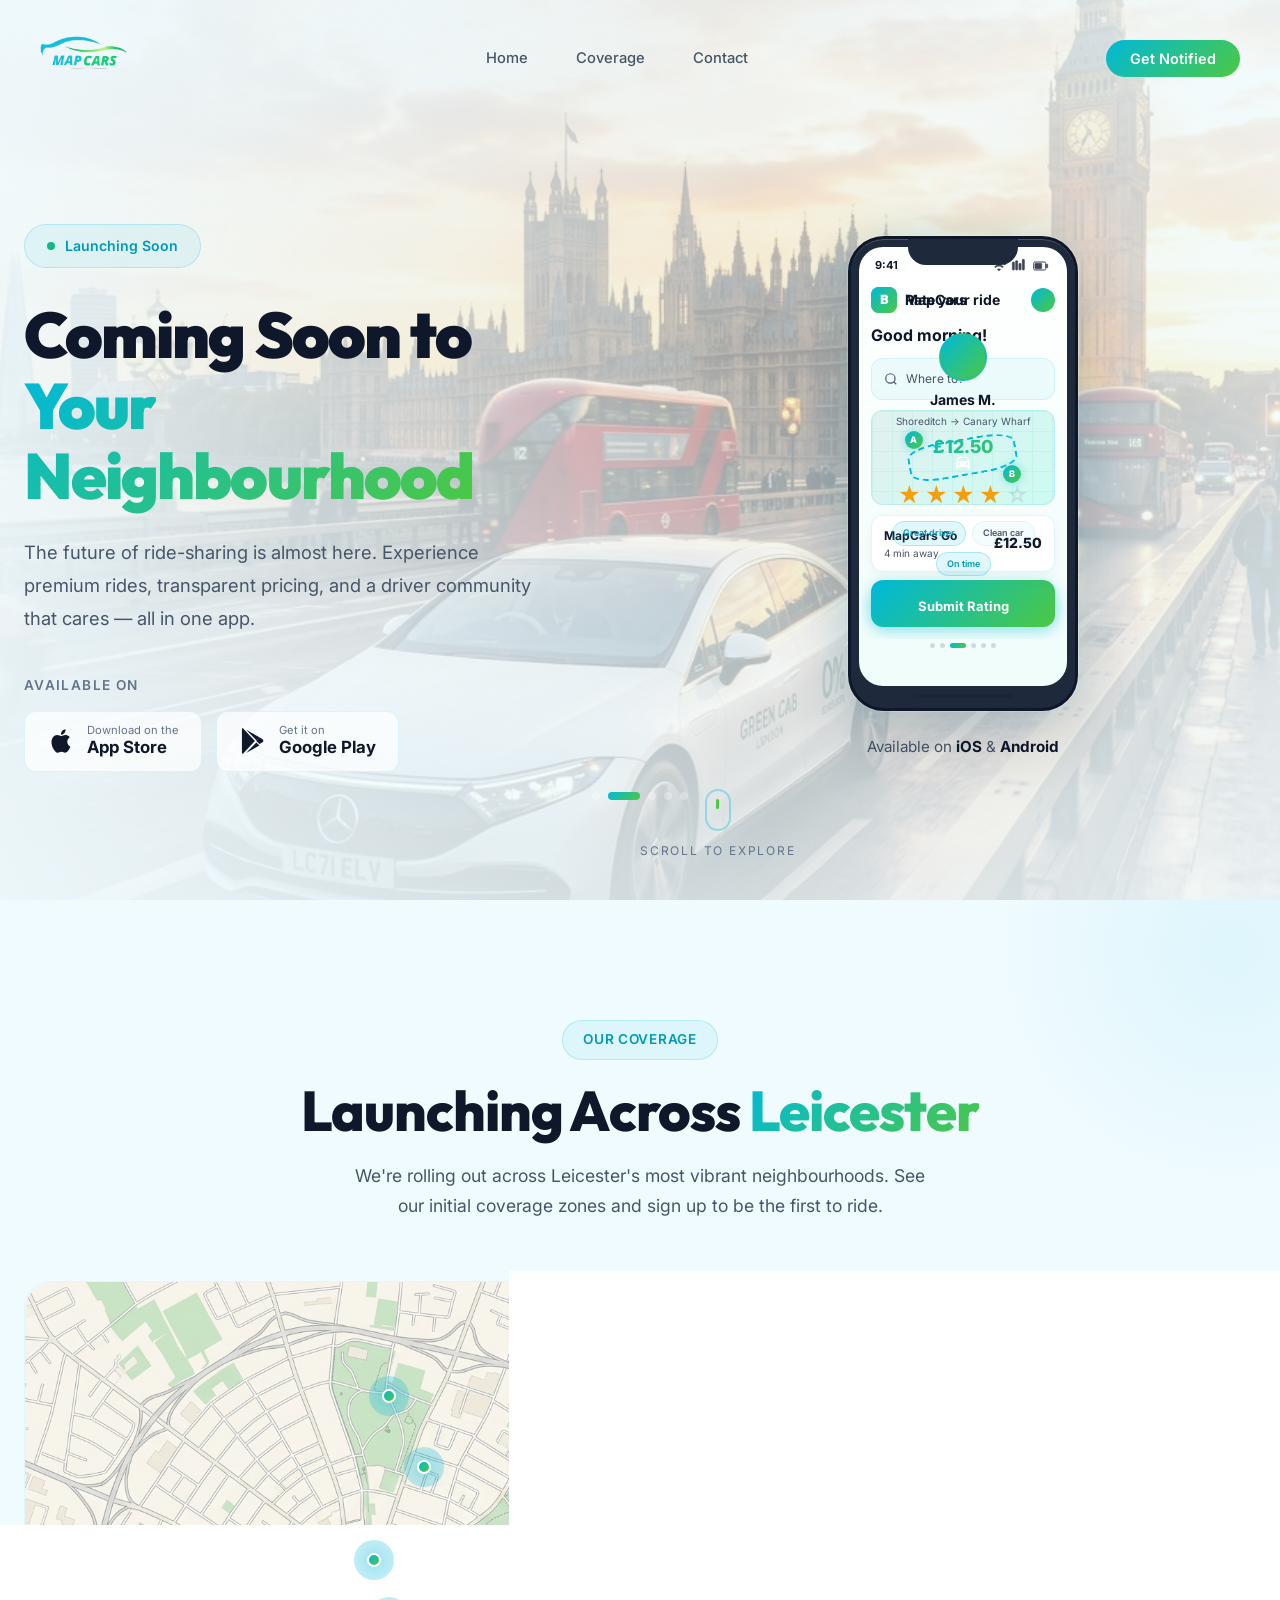
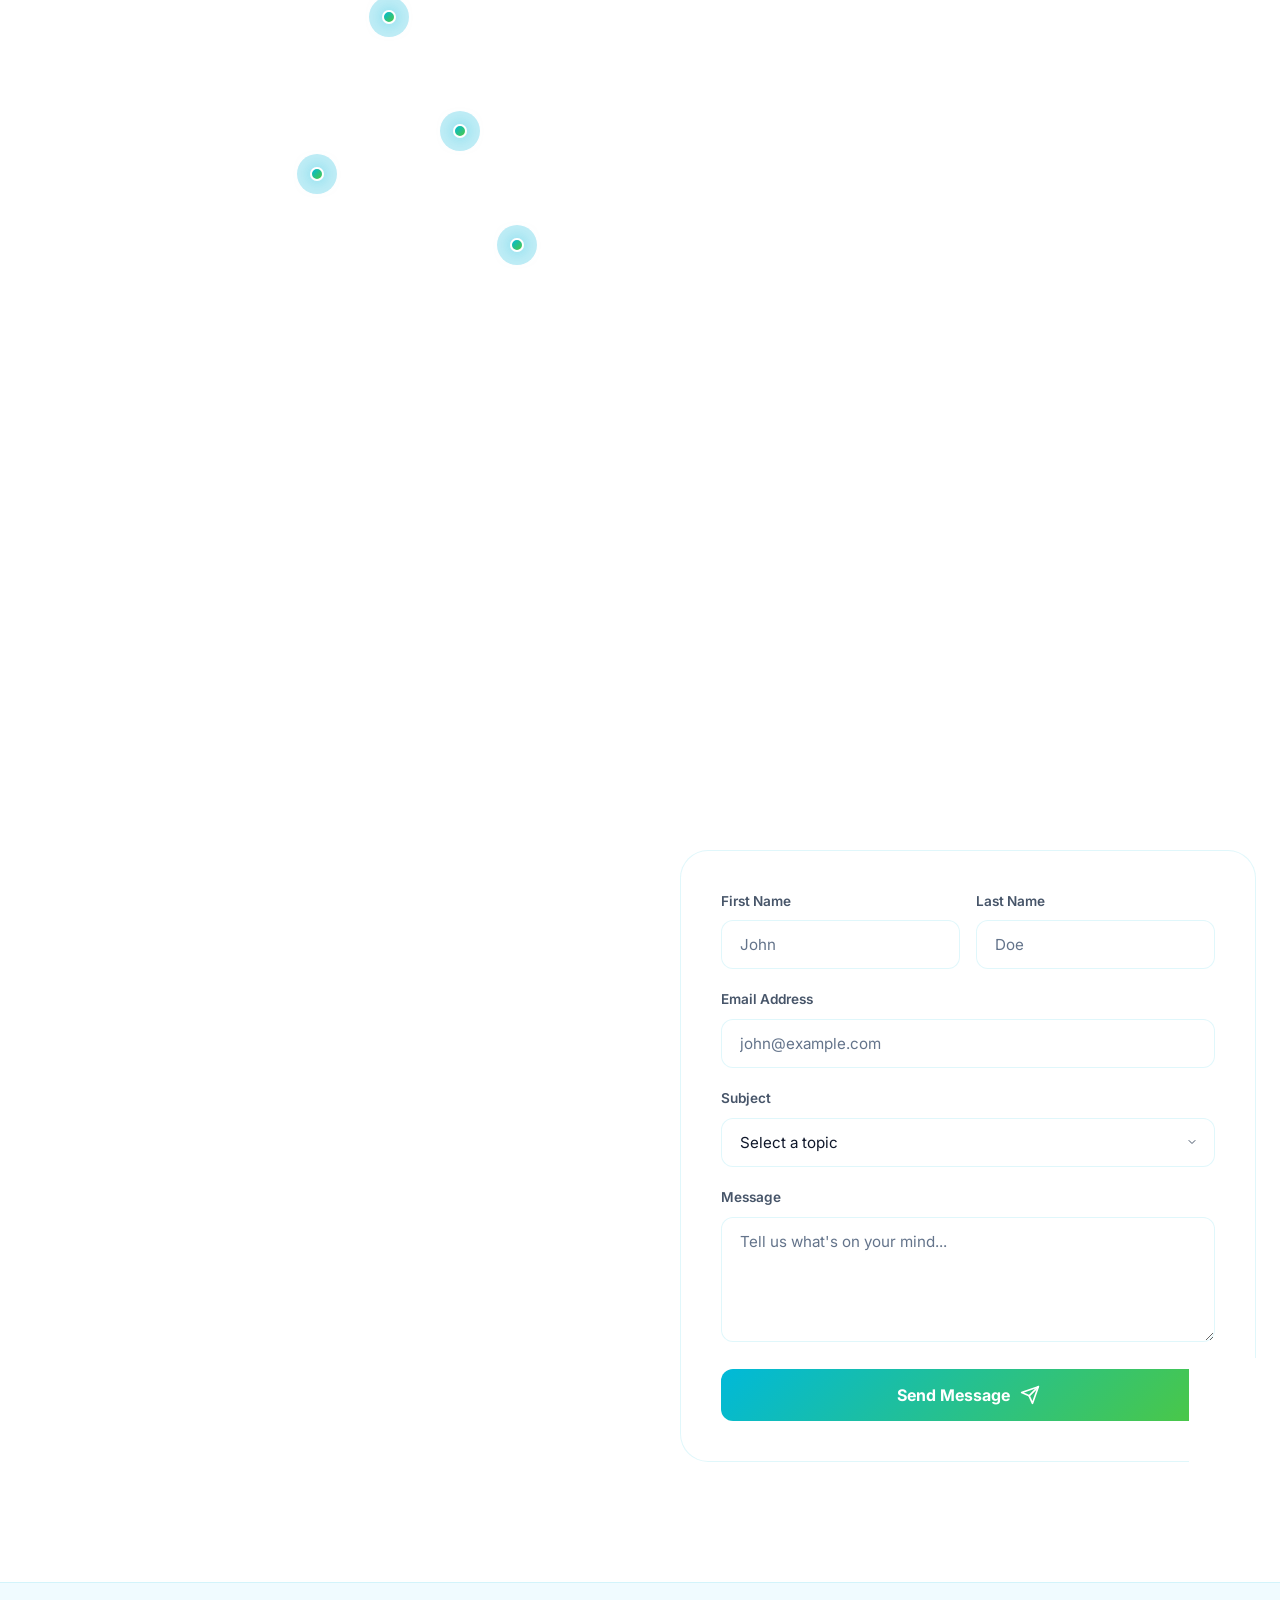
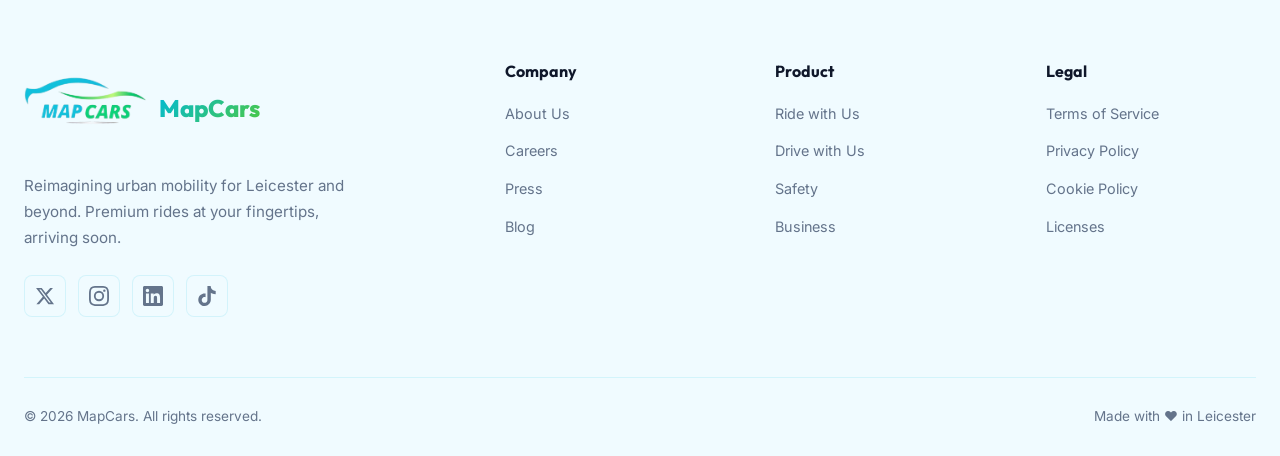
==== index.html @ 090bc0cc "Init First Commit Init First Commit" ====
﻿<!DOCTYPE html>
<html lang="en">
<head>
    <meta charset="UTF-8">
    <meta name="viewport" content="width=device-width, initial-scale=1.0">
    <title>MapCars &mdash; Ride Sharing, Reimagined | Coming Soon</title>
    <meta name="description" content="MapCars is the next-generation ride-sharing app coming soon to Leicester. Safe, affordable, and available on iOS and Android.">
    <meta name="keywords" content="MapCars, ride sharing, taxi, Leicester, ride hailing, cab booking, transport">
    <meta name="author" content="MapCars">
    <meta property=”og:title” content=”MapCars &mdash; Ride Sharing, Reimagined”>
    <meta property="og:description" content="Coming soon to your neighbourhood. The future of ride-sharing.">
    <meta property="og:type" content="website">
    <link rel="preconnect" href="https://fonts.googleapis.com">
    <link rel="preconnect" href="https://fonts.gstatic.com" crossorigin>
    <link href="https://fonts.googleapis.com/css2?family=Outfit:wght@300;400;500;600;700;800;900&family=Inter:wght@300;400;500;600;700&display=swap" rel="stylesheet">
    <link rel="stylesheet" href="styles.css">
</head>
<body>
    <!-- ========== NAVBAR ========== -->
    <nav class="navbar" id="navbar">
        <div class="nav-container">
            <a href="#" class="nav-logo" id="nav-logo">
                <img src="assets/images/mapcars_logo1.png" alt="MapCars Logo" class="logo-img" id="logo-img">
            </a>
            <ul class="nav-links" id="nav-links">
                <li><a href="#hero" class="nav-link">Home</a></li>
                <li><a href="#coverage" class="nav-link">Coverage</a></li>
                <li><a href="#contact" class="nav-link">Contact</a></li>
            </ul>
            <button class="nav-cta" id="nav-cta">Get Notified</button>
            <button class="mobile-toggle" id="mobile-toggle" aria-label="Toggle navigation">
                <span></span>
                <span></span>
                <span></span>
            </button>
        </div>
    </nav>

    <!-- ========== HERO SECTION ========== -->
    <section class="hero" id="hero">
        <!-- Background Slideshow -->
        <div class="hero-bg-slideshow" id="hero-slideshow">
            <div class="hero-bg-slide active" style="background-image: url('assets/images/hero-car-1.png')"></div>
            <div class="hero-bg-slide" style="background-image: url('assets/images/hero-car-2.png')"></div>
            <div class="hero-bg-slide" style="background-image: url('assets/images/hero-car-3.png')"></div>
            <div class="hero-bg-slide" style="background-image: url('assets/images/hero-car-4.png')"></div>
            <div class="hero-bg-slide" style="background-image: url('assets/images/hero-car-5.png')"></div>
        </div>
        <div class="hero-overlay"></div>

        <!-- Floating Particles -->
        <div class="particles" id="particles"></div>

        <div class="hero-container">
            <div class="hero-content">
                <div class="hero-badge" id="hero-badge">
                    <span class="badge-dot"></span>
                    Launching Soon
                </div>
                <h1 class="hero-title" id="hero-title">
                    Coming Soon to<br>
                    <span class="gradient-text">Your Neighbourhood</span>
                </h1>
                <p class="hero-subtitle" id="hero-subtitle">
                    The future of ride-sharing is almost here. Experience premium rides, 
                    transparent pricing, and a driver community that cares &mdash; all in one app.
                </p>

                <!-- App Store Badges -->
                <div class="app-platforms" id="app-platforms">
                    <p class="platform-label">Available on</p>
                    <div class="platform-badges">
                        <a href="#" class="platform-badge" id="badge-ios" aria-label="Download on App Store">
                            <div class="badge-icon">
                                <svg viewBox="0 0 24 24" fill="currentColor" width="28" height="28">
                                    <path d="M18.71 19.5c-.83 1.24-1.71 2.45-3.05 2.47-1.34.03-1.77-.79-3.29-.79-1.53 0-2 .77-3.27.82-1.31.05-2.3-1.32-3.14-2.53C4.25 17 2.94 12.45 4.7 9.39c.87-1.52 2.43-2.48 4.12-2.51 1.28-.02 2.5.87 3.29.87.78 0 2.26-1.07 3.8-.91.65.03 2.47.26 3.64 1.98-.09.06-2.17 1.28-2.15 3.81.03 3.02 2.65 4.03 2.68 4.04-.03.07-.42 1.44-1.38 2.83M13 3.5c.73-.83 1.94-1.46 2.94-1.5.13 1.17-.34 2.35-1.04 3.19-.69.85-1.83 1.51-2.95 1.42-.15-1.15.41-2.35 1.05-3.11z"/>
                                </svg>
                            </div>
                            <div class="badge-text">
                                <span class="badge-small">Download on the</span>
                                <span class="badge-big">App Store</span>
                            </div>
                        </a>
                        <a href="#" class="platform-badge" id="badge-android" aria-label="Get it on Google Play">
                            <div class="badge-icon">
                                <svg viewBox="0 0 24 24" fill="currentColor" width="28" height="28">
                                    <path d="M3.18 23.08c-.44-.27-.68-.72-.68-1.22V2.14c0-.5.24-.95.68-1.22l10.44 11.08L3.18 23.08zM14.88 13.26l2.56 2.56-11.34 6.42 8.78-8.98zM20.16 10.54c.46.26.74.74.74 1.28s-.28 1.02-.74 1.28l-2.62 1.49-2.82-2.9 2.82-2.82 2.62 1.67zM6.1 2.46l11.34 6.42-2.56 2.56L6.1 2.46z"/>
                                </svg>
                            </div>
                            <div class="badge-text">
                                <span class="badge-small">Get it on</span>
                                <span class="badge-big">Google Play</span>
                            </div>
                        </a>
                    </div>
                </div>
            </div>

            <div class="hero-visual" id="hero-visual">
                <div class="phone-mockup-wrapper">
                    <div class="phone-glow"></div>
                    <div class="css-phones">

                        <!-- ===== iPhone Mockup ===== -->
                        <div class="css-phone iphone" id="iphone-phone">
                            <div class="phone-notch"></div>
                            <div class="phone-screen">
                                <div class="screen-status-bar">
                                    <span>9:41</span>
                                    <div class="status-icons">
                                        <svg width="16" height="16" viewBox="0 0 24 24" fill="white"><path d="M1 9l2 2c4.97-4.97 13.03-4.97 18 0l2-2C16.93 2.93 7.08 2.93 1 9zm8 8l3 3 3-3c-1.65-1.66-4.34-1.66-6 0zm-4-4l2 2c2.76-2.76 7.24-2.76 10 0l2-2C15.14 9.14 8.87 9.14 5 13z"/></svg>
                                        <svg width="16" height="16" viewBox="0 0 24 24" fill="white"><rect x="2" y="6" width="3" height="12" rx="1"/><rect x="7" y="4" width="3" height="14" rx="1"/><rect x="12" y="8" width="3" height="10" rx="1"/><rect x="17" y="2" width="3" height="16" rx="1"/></svg>
                                        <svg width="20" height="16" viewBox="0 0 24 24" fill="white"><rect x="1" y="6" width="18" height="12" rx="2" stroke="white" stroke-width="1.5" fill="none"/><rect x="3" y="8" width="10" height="8" rx="1" fill="white"/><rect x="20" y="9" width="2" height="6" rx="1"/></svg>
                                    </div>
                                </div>
                                <!-- iPhone screens container -->
                                <div class="phone-screens-container" id="iphone-screens">

                                    <!-- Screen 1: Home / Book a Ride -->
                                    <div class="pscreen active">
                                        <div class="screen-app">
                                            <div class="app-header">
                                                <div class="app-logo-small">B</div>
                                                <span class="app-title">MapCars</span>
                                                <div class="app-avatar"></div>
                                            </div>
                                            <div class="app-greeting">Good morning!</div>
                                            <div class="app-search">
                                                <svg width="14" height="14" viewBox="0 0 24 24" fill="none" stroke="rgba(255,255,255,0.4)" stroke-width="2"><circle cx="11" cy="11" r="8"/><line x1="21" y1="21" x2="16.65" y2="16.65"/></svg>
                                                <span>Where to?</span>
                                            </div>
                                            <div class="app-map-preview">
                                                <div class="map-route-line"></div>
                                                <div class="map-pin-a"><div class="pin-icon-small">A</div></div>
                                                <div class="map-pin-b"><div class="pin-icon-small">B</div></div>
                                                <div class="map-car-icon"><svg viewBox="0 0 24 24" fill="white" width="18" height="18"><path d="M18.92 6.01C18.72 5.42 18.16 5 17.5 5h-11c-.66 0-1.21.42-1.42 1.01L3 12v8c0 .55.45 1 1 1h1c.55 0 1-.45 1-1v-1h12v1c0 .55.45 1 1 1h1c.55 0 1-.45 1-1v-8l-2.08-5.99zM6.5 16c-.83 0-1.5-.67-1.5-1.5S5.67 13 6.5 13s1.5.67 1.5 1.5S7.33 16 6.5 16zm11 0c-.83 0-1.5-.67-1.5-1.5s.67-1.5 1.5-1.5 1.5.67 1.5 1.5-.67 1.5-1.5 1.5zM5 11l1.5-4.5h11L19 11H5z"/></svg></div>
                                            </div>
                                            <div class="app-ride-card">
                                                <div class="ride-info">
                                                    <span class="ride-type">MapCars Go</span>
                                                    <span class="ride-time">4 min away</span>
                                                </div>
                                                <div class="ride-price">£12.50</div>
                                            </div>
                                            <div class="app-book-btn">Book Ride</div>
                                        </div>
                                    </div>

                                    <!-- Screen 2: Ride in Progress -->
                                    <div class="pscreen">
                                        <div class="screen-app">
                                            <div class="app-header">
                                                <div class="app-logo-small">B</div>
                                                <span class="app-title">On the way</span>
                                                <div class="live-badge">LIVE</div>
                                            </div>
                                            <div class="app-map-preview tall-map">
                                                <div class="map-route-line animated-route"></div>
                                                <div class="map-pin-a"><div class="pin-icon-small">A</div></div>
                                                <div class="map-pin-b"><div class="pin-icon-small">B</div></div>
                                                <div class="map-car-icon moving-car"><svg viewBox="0 0 24 24" fill="white" width="18" height="18"><path d="M18.92 6.01C18.72 5.42 18.16 5 17.5 5h-11c-.66 0-1.21.42-1.42 1.01L3 12v8c0 .55.45 1 1 1h1c.55 0 1-.45 1-1v-1h12v1c0 .55.45 1 1 1h1c.55 0 1-.45 1-1v-8l-2.08-5.99zM6.5 16c-.83 0-1.5-.67-1.5-1.5S5.67 13 6.5 13s1.5.67 1.5 1.5S7.33 16 6.5 16zm11 0c-.83 0-1.5-.67-1.5-1.5s.67-1.5 1.5-1.5 1.5.67 1.5 1.5-.67 1.5-1.5 1.5zM5 11l1.5-4.5h11L19 11H5z"/></svg></div>
                                                <div class="eta-bubble">2 min</div>
                                            </div>
                                            <div class="inprogress-card">
                                                <div class="driver-row">
                                                    <div class="driver-avatar large-av"></div>
                                                    <div class="driver-info">
                                                        <span class="driver-name">James M.</span>
                                                        <span class="driver-rating">&#9733; 4.8 &middot; BMW 5 Series</span>
                                                    </div>
                                                    <div class=”call-btn”><svg viewBox=”0 0 24 24” fill=”currentColor” width=”14” height=”14”><path d=”M6.6 10.8c1.4 2.8 3.8 5.1 6.6 6.6l2.2-2.2c.3-.3.7-.4 1-.2 1.1.4 2.3.6 3.6.6.6 0 1 .4 1 1V20c0 .6-.4 1-1 1-9.4 0-17-7.6-17-17 0-.6.4-1 1-1h3.5c.6 0 1 .4 1 1 0 1.3.2 2.5.6 3.6.1.3 0 .7-.2 1L6.6 10.8z”/></svg></div>
                                                </div>
                                                <div class="plate-row">
                                                    <span class="plate-label">Plate</span>
                                                    <span class="plate-num">LK21 BNB</span>
                                                </div>
                                            </div>
                                        </div>
                                    </div>

                                    <!-- Screen 3: Rate Your Ride -->
                                    <div class="pscreen">
                                        <div class="screen-app">
                                            <div class="app-header">
                                                <div class="app-logo-small">B</div>
                                                <span class="app-title">Rate your ride</span>
                                            </div>
                                            <div class="rate-hero">
                                                <div class="rate-avatar"></div>
                                                <div class="rate-name">James M.</div>
                                                <div class="rate-trip-info">Shoreditch &rarr; Canary Wharf</div>
                                                <div class="rate-price-big">£12.50</div>
                                            </div>
                                            <div class="stars-row">
                                                <span class="star filled">&#9733;</span>
                                                <span class="star filled">&#9733;</span>
                                                <span class="star filled">&#9733;</span>
                                                <span class="star filled">&#9733;</span>
                                                <span class="star">&#9734;</span>
                                            </div>
                                            <div class="rate-tags">
                                                <span class="rate-tag selected">Great driver</span>
                                                <span class="rate-tag">Clean car</span>
                                                <span class="rate-tag selected">On time</span>
                                            </div>
                                            <div class="app-book-btn rate-btn">Submit Rating</div>
                                        </div>
                                    </div>


                                    <!-- Screen 4: My Trips -->
                                    <div class="pscreen">
                                        <div class="screen-app">
                                            <div class="app-header">
                                                <div class="app-logo-small">B</div>
                                                <span class="app-title">My Trips</span>
                                                <svg width="20" height="20" viewBox="0 0 24 24" fill="none" stroke="white" stroke-width="2"><circle cx="11" cy="11" r="8"/><line x1="21" y1="21" x2="16.65" y2="16.65"/></svg>
                                            </div>
                                            <div class="android-trip-card">
                                                <div class="trip-status active-trip">In Progress</div>
                                                <div class="trip-route">
                                                    <div class="trip-dot start"></div>
                                                    <div class="trip-line-v"></div>
                                                    <div class="trip-dot end"></div>
                                                    <div class="trip-locations">
                                                        <span>City Centre</span>
                                                        <span>Leicester Station</span>
                                                    </div>
                                                </div>
                                                <div class="trip-driver">
                                                    <div class="driver-avatar"></div>
                                                    <div class="driver-info">
                                                        <span class="driver-name">Ahmed K.</span>
                                                        <span class="driver-rating">&#9733; 4.9</span>
                                                    </div>
                                                    <div class="driver-car">Toyota Prius</div>
                                                </div>
                                            </div>
                                            <div class="android-trip-card past">
                                                <div class="trip-status">Completed &middot; Yesterday</div>
                                                <div class="trip-route">
                                                    <div class="trip-dot start"></div>
                                                    <div class="trip-line-v"></div>
                                                    <div class="trip-dot end"></div>
                                                    <div class="trip-locations">
                                                        <span>Highcross</span>
                                                        <span>Oadby</span>
                                                    </div>
                                                </div>
                                                <div class="trip-price-row">
                                                    <span>&pound;8.40</span>
                                                    <span class="trip-date">10:15 AM</span>
                                                </div>
                                            </div>
                                        </div>
                                    </div>

                                    <!-- Screen 5: Wallet -->
                                    <div class="pscreen">
                                        <div class="screen-app">
                                            <div class="app-header">
                                                <div class="app-logo-small">B</div>
                                                <span class="app-title">Wallet</span>
                                                <svg width="20" height="20" viewBox="0 0 24 24" fill="none" stroke="white" stroke-width="2"><rect x="2" y="5" width="20" height="14" rx="2"/><line x1="2" y1="10" x2="22" y2="10"/></svg>
                                            </div>
                                            <div class="wallet-balance-card">
                                                <div class="wallet-label">MapCars Credits</div>
                                                <div class="wallet-amount">&pound;24.00</div>
                                                <div class="wallet-sub">+&pound;5 bonus this week</div>
                                            </div>
                                            <div class="wallet-section-title">Recent Transactions</div>
                                            <div class="wallet-txn">
                                                <div class="txn-icon">
                                                    <svg viewBox="0 0 24 24" fill="none" stroke="currentColor" stroke-width="2" width="14" height="14"><circle cx="12" cy="12" r="10"/><path d="M12 8v4l3 3"/></svg>
                                                </div>
                                                <div class="txn-info">
                                                    <span class="txn-name">Ride &middot; City Centre</span>
                                                    <span class="txn-date">Today</span>
                                                </div>
                                                <span class="txn-amount minus">-&pound;12.50</span>
                                            </div>
                                            <div class="wallet-txn">
                                                <div class="txn-icon">
                                                    <svg viewBox="0 0 24 24" fill="none" stroke="currentColor" stroke-width="2" width="14" height="14"><rect x="2" y="5" width="20" height="14" rx="2"/><line x1="2" y1="10" x2="22" y2="10"/></svg>
                                                </div>
                                                <div class="txn-info">
                                                    <span class="txn-name">Top Up</span>
                                                    <span class="txn-date">Yesterday</span>
                                                </div>
                                                <span class="txn-amount plus">+&pound;20.00</span>
                                            </div>
                                            <div class="wallet-txn">
                                                <div class="txn-icon">
                                                    <svg viewBox="0 0 24 24" fill="none" stroke="currentColor" stroke-width="2" width="14" height="14"><circle cx="12" cy="12" r="10"/><path d="M12 8v4l3 3"/></svg>
                                                </div>
                                                <div class="txn-info">
                                                    <span class="txn-name">Ride &middot; Belgrave</span>
                                                    <span class="txn-date">Mon</span>
                                                </div>
                                                <span class="txn-amount minus">-&pound;8.40</span>
                                            </div>
                                        </div>
                                    </div>

                                    <!-- Screen 6: Profile -->
                                    <div class="pscreen">
                                        <div class="screen-app">
                                            <div class="app-header">
                                                <div class="app-logo-small">B</div>
                                                <span class="app-title">Profile</span>
                                            </div>
                                            <div class="profile-hero">
                                                <div class="profile-av"></div>
                                                <div class="profile-name">Sarah L.</div>
                                                <div class="profile-rides">127 rides completed</div>
                                            </div>
                                            <div class="profile-stat-row">
                                                <div class="pstat"><span class="pstat-num">4.9</span><span class="pstat-label">Rating</span></div>
                                                <div class="pstat"><span class="pstat-num">&pound;312</span><span class="pstat-label">Spent</span></div>
                                                <div class="pstat"><span class="pstat-num">6mo</span><span class="pstat-label">Member</span></div>
                                            </div>
                                            <div class="profile-menu-item">
                                                <svg viewBox="0 0 24 24" fill="none" stroke="currentColor" stroke-width="2" width="14" height="14"><path d="M18 8A6 6 0 0 0 6 8c0 7-3 9-3 9h18s-3-2-3-9"/><path d="M13.73 21a2 2 0 0 1-3.46 0"/></svg>
                                                <span>Notifications</span><span class="chevron">&#8250;</span>
                                            </div>
                                            <div class="profile-menu-item">
                                                <svg viewBox="0 0 24 24" fill="none" stroke="currentColor" stroke-width="2" width="14" height="14"><path d="M12 22s8-4 8-10V5l-8-3-8 3v7c0 6 8 10 8 10z"/></svg>
                                                <span>Safety</span><span class="chevron">&#8250;</span>
                                            </div>
                                            <div class="profile-menu-item">
                                                <svg viewBox="0 0 24 24" fill="none" stroke="currentColor" stroke-width="2" width="14" height="14"><path d="M20 12V22H4V12"/><path d="M22 7H2v5h20V7z"/><path d="M12 22V7"/><path d="M12 7H7.5a2.5 2.5 0 0 1 0-5C11 2 12 7 12 7z"/><path d="M12 7h4.5a2.5 2.5 0 0 0 0-5C13 2 12 7 12 7z"/></svg>
                                                <span>Referral Rewards</span><span class="chevron">&#8250;</span>
                                            </div>
                                        </div>
                                    </div>

                                </div><!-- /iphone-screens -->
                                <!-- Screen dots -->
                                <div class="screen-dots" id="iphone-dots">
                                    <span class="sdot active"></span>
                                    <span class="sdot"></span>
                                    <span class="sdot"></span>
                                    <span class="sdot"></span>
                                    <span class="sdot"></span>
                                    <span class="sdot"></span>
                                </div>
                            </div>
                            <div class="phone-home-bar"></div>
                        </div>


                    </div>
                </div>
                <p class="platform-available-text">Available on <strong>iOS</strong> &amp; <strong>Android</strong></p>
            </div>
        </div>

        <!-- Scroll Indicator -->
        <div class="scroll-indicator" id="scroll-indicator">
            <div class="scroll-mouse">
                <div class="scroll-wheel"></div>
            </div>
            <span>Scroll to explore</span>
        </div>
    </section>

    <!-- ========== COVERAGE / MAP SECTION ========== -->
    <section class="coverage" id="coverage">
        <div class="coverage-container">
            <div class="section-header" id="coverage-header">
                <span class="section-tag">Our Coverage</span>
                <h2 class="section-title">
                    Launching Across <span class="gradient-text">Leicester</span>
                </h2>
                <p class="section-desc">
                    We're rolling out across Leicester's most vibrant neighbourhoods. 
                    See our initial coverage zones and sign up to be the first to ride.
                </p>
            </div>

            <div class="coverage-grid">
                <div class="map-wrapper" id="map-wrapper">
                    <div class="map-glow"></div>
                    <img src="assets/images/leicester-map.png" alt="MapCars Coverage Map - Leicester" class="map-image" id="map-image">
                    
                    <!-- Animated Location Pins -->
                    <div class="map-pins">
                        <div class="map-pin" style="top: 46%; left: 50%;" data-location="City Centre">
                            <div class="pin-pulse"></div>
                            <div class="pin-dot"></div>
                            <div class="pin-label">City Centre</div>
                        </div>
                        <div class="map-pin" style="top: 38%; left: 48%;" data-location="Highcross">
                            <div class="pin-pulse"></div>
                            <div class="pin-dot"></div>
                            <div class="pin-label">Highcross</div>
                        </div>
                        <div class="map-pin" style="top: 25%; left: 55%;" data-location="Belgrave">
                            <div class="pin-pulse"></div>
                            <div class="pin-dot"></div>
                            <div class="pin-label">Belgrave</div>
                        </div>
                        <div class="map-pin" style="top: 15%; left: 50%;" data-location="Birstall">
                            <div class="pin-pulse"></div>
                            <div class="pin-dot"></div>
                            <div class="pin-label">Birstall</div>
                        </div>
                        <div class="map-pin" style="top: 62%; left: 60%;" data-location="Clarendon Park">
                            <div class="pin-pulse"></div>
                            <div class="pin-dot"></div>
                            <div class="pin-label">Clarendon Park</div>
                        </div>
                        <div class="map-pin" style="top: 68%; left: 40%;" data-location="Aylestone">
                            <div class="pin-pulse"></div>
                            <div class="pin-dot"></div>
                            <div class="pin-label">Aylestone</div>
                        </div>
                        <div class="map-pin" style="top: 78%; left: 68%;" data-location="Oadby">
                            <div class="pin-pulse"></div>
                            <div class="pin-dot"></div>
                            <div class="pin-label">Oadby</div>
                        </div>
                    </div>
                </div>

                <!-- Locations Panel -->
                <div class="locations-panel" id="locations-panel">
                    <h3 class="panel-title">Our Coverage Hubs</h3>
                    <p class="panel-desc">Hover or click a location to spotlight it on the map:</p>
                    <div class="locations-list">
                        <div class="location-item" data-pin="City Centre">
                            <span class="loc-marker"><svg viewBox="0 0 24 24" fill="var(--primary)" width="16" height="16"><path d="M12 2C8.13 2 5 5.13 5 9c0 5.25 7 13 7 13s7-7.75 7-13c0-3.87-3.13-7-7-7zm0 9.5c-1.38 0-2.5-1.12-2.5-2.5S10.62 6.5 12 6.5s2.5 1.12 2.5 2.5S13.38 11.5 12 11.5z"/></svg></span>
                            <div class="loc-details">
                                <span class="loc-name">City Centre</span>
                                <span class="loc-status">Active Launch Hub</span>
                            </div>
                        </div>
                        <div class="location-item" data-pin="Highcross">
                            <span class="loc-marker"><svg viewBox="0 0 24 24" fill="var(--primary)" width="16" height="16"><path d="M12 2C8.13 2 5 5.13 5 9c0 5.25 7 13 7 13s7-7.75 7-13c0-3.87-3.13-7-7-7zm0 9.5c-1.38 0-2.5-1.12-2.5-2.5S10.62 6.5 12 6.5s2.5 1.12 2.5 2.5S13.38 11.5 12 11.5z"/></svg></span>
                            <div class="loc-details">
                                <span class="loc-name">Highcross</span>
                                <span class="loc-status">Active Launch Hub</span>
                            </div>
                        </div>
                        <div class="location-item" data-pin="Belgrave">
                            <span class="loc-marker"><svg viewBox="0 0 24 24" fill="var(--primary)" width="16" height="16"><path d="M12 2C8.13 2 5 5.13 5 9c0 5.25 7 13 7 13s7-7.75 7-13c0-3.87-3.13-7-7-7zm0 9.5c-1.38 0-2.5-1.12-2.5-2.5S10.62 6.5 12 6.5s2.5 1.12 2.5 2.5S13.38 11.5 12 11.5z"/></svg></span>
                            <div class="loc-details">
                                <span class="loc-name">Belgrave</span>
                                <span class="loc-status">Onboarding Hub</span>
                            </div>
                        </div>
                        <div class="location-item" data-pin="Birstall">
                            <span class="loc-marker"><svg viewBox="0 0 24 24" fill="var(--primary)" width="16" height="16"><path d="M12 2C8.13 2 5 5.13 5 9c0 5.25 7 13 7 13s7-7.75 7-13c0-3.87-3.13-7-7-7zm0 9.5c-1.38 0-2.5-1.12-2.5-2.5S10.62 6.5 12 6.5s2.5 1.12 2.5 2.5S13.38 11.5 12 11.5z"/></svg></span>
                            <div class="loc-details">
                                <span class="loc-name">Birstall</span>
                                <span class="loc-status">Onboarding Hub</span>
                            </div>
                        </div>
                        <div class="location-item" data-pin="Clarendon Park">
                            <span class="loc-marker"><svg viewBox="0 0 24 24" fill="var(--primary)" width="16" height="16"><path d="M12 2C8.13 2 5 5.13 5 9c0 5.25 7 13 7 13s7-7.75 7-13c0-3.87-3.13-7-7-7zm0 9.5c-1.38 0-2.5-1.12-2.5-2.5S10.62 6.5 12 6.5s2.5 1.12 2.5 2.5S13.38 11.5 12 11.5z"/></svg></span>
                            <div class="loc-details">
                                <span class="loc-name">Clarendon Park</span>
                                <span class="loc-status">Active Launch Hub</span>
                            </div>
                        </div>
                        <div class="location-item" data-pin="Aylestone">
                            <span class="loc-marker"><svg viewBox="0 0 24 24" fill="var(--primary)" width="16" height="16"><path d="M12 2C8.13 2 5 5.13 5 9c0 5.25 7 13 7 13s7-7.75 7-13c0-3.87-3.13-7-7-7zm0 9.5c-1.38 0-2.5-1.12-2.5-2.5S10.62 6.5 12 6.5s2.5 1.12 2.5 2.5S13.38 11.5 12 11.5z"/></svg></span>
                            <div class="loc-details">
                                <span class="loc-name">Aylestone</span>
                                <span class="loc-status">Onboarding Hub</span>
                            </div>
                        </div>
                        <div class="location-item" data-pin="Oadby">
                            <span class="loc-marker"><svg viewBox="0 0 24 24" fill="var(--primary)" width="16" height="16"><path d="M12 2C8.13 2 5 5.13 5 9c0 5.25 7 13 7 13s7-7.75 7-13c0-3.87-3.13-7-7-7zm0 9.5c-1.38 0-2.5-1.12-2.5-2.5S10.62 6.5 12 6.5s2.5 1.12 2.5 2.5S13.38 11.5 12 11.5z"/></svg></span>
                            <div class="loc-details">
                                <span class="loc-name">Oadby</span>
                                <span class="loc-status">Onboarding Hub</span>
                            </div>
                        </div>
                    </div>
                </div>
            </div>

            <!-- Stats Row -->
            <div class="stats-row" id="stats-row">
                <div class="stat-card">
                    <span class="stat-number" data-target="7">0</span>
                    <span class="stat-label">Launch Zones</span>
                </div>
                <div class="stat-card">
                    <span class="stat-number" data-target="500" data-suffix="+">0</span>
                    <span class="stat-label">Drivers Onboarding</span>
                </div>
                <div class="stat-card">
                    <span class="stat-number" data-target="10" data-suffix="K+">0</span>
                    <span class="stat-label">Waitlist Signups</span>
                </div>
                <div class="stat-card">
                    <span class="stat-number" data-target="24" data-suffix="/7">0</span>
                    <span class="stat-label">Availability</span>
                </div>
            </div>
        </div>
    </section>

    <!-- ========== CONTACT SECTION ========== -->
    <section class="contact" id="contact">
        <div class="contact-container">
            <div class="contact-grid">
                <div class="contact-info" id="contact-info">
                    <span class="section-tag">Get in Touch</span>
                    <h2 class="section-title">
                        Let's Start a <span class="gradient-text">Conversation</span>
                    </h2>
                    <p class="section-desc">
                        Have questions about MapCars? Want to become a driver partner? 
                        We'd love to hear from you. Drop us a message and we'll get back to you shortly.
                    </p>

                    <div class="contact-details">
                        <div class="contact-item">
                            <div class="contact-icon">
                                <svg viewBox="0 0 24 24" fill="none" stroke="currentColor" stroke-width="2" stroke-linecap="round" stroke-linejoin="round" width="24" height="24">
                                    <path d="M4 4h16c1.1 0 2 .9 2 2v12c0 1.1-.9 2-2 2H4c-1.1 0-2-.9-2-2V6c0-1.1.9-2 2-2z"></path>
                                    <polyline points="22,6 12,13 2,6"></polyline>
                                </svg>
                            </div>
                            <div>
                                <span class="contact-label">Email Us</span>
                                <a href="mailto:hello@MapCars.app" class="contact-value">hello@MapCars.app</a>
                            </div>
                        </div>
                        <div class="contact-item">
                            <div class="contact-icon">
                                <svg viewBox="0 0 24 24" fill="none" stroke="currentColor" stroke-width="2" stroke-linecap="round" stroke-linejoin="round" width="24" height="24">
                                    <path d="M21 10c0 7-9 13-9 13s-9-6-9-13a9 9 0 0 1 18 0z"></path>
                                    <circle cx="12" cy="10" r="3"></circle>
                                </svg>
                            </div>
                            <div>
                                <span class="contact-label">Location</span>
                                <span class="contact-value">Leicester, United Kingdom</span>
                            </div>
                        </div>
                        <div class="contact-item">
                            <div class="contact-icon">
                                <svg viewBox="0 0 24 24" fill="none" stroke="currentColor" stroke-width="2" stroke-linecap="round" stroke-linejoin="round" width="24" height="24">
                                    <path d="M22 16.92v3a2 2 0 0 1-2.18 2 19.79 19.79 0 0 1-8.63-3.07 19.5 19.5 0 0 1-6-6 19.79 19.79 0 0 1-3.07-8.67A2 2 0 0 1 4.11 2h3a2 2 0 0 1 2 1.72 12.84 12.84 0 0 0 .7 2.81 2 2 0 0 1-.45 2.11L8.09 9.91a16 16 0 0 0 6 6l1.27-1.27a2 2 0 0 1 2.11-.45 12.84 12.84 0 0 0 2.81.7A2 2 0 0 1 22 16.92z"></path>
                                </svg>
                            </div>
                            <div>
                                <span class="contact-label">Phone</span>
                                <a href="tel:+44-20-7946-0958" class="contact-value">+44 20 7946 0958</a>
                            </div>
                        </div>
                    </div>
                </div>

                <div class="contact-form-wrapper" id="contact-form-wrapper">
                    <form class="contact-form" id="contact-form">
                        <div class="form-row">
                            <div class="form-group">
                                <label for="first-name">First Name</label>
                                <input type="text" id="first-name" name="first-name" placeholder="John" required>
                            </div>
                            <div class="form-group">
                                <label for="last-name">Last Name</label>
                                <input type="text" id="last-name" name="last-name" placeholder="Doe" required>
                            </div>
                        </div>
                        <div class="form-group">
                            <label for="email">Email Address</label>
                            <input type="email" id="email" name="email" placeholder="john@example.com" required>
                        </div>
                        <div class="form-group">
                            <label for="subject">Subject</label>
                            <select id="subject" name="subject" required>
                                <option value="" disabled selected>Select a topic</option>
                                <option value="rider">I'm a Rider</option>
                                <option value="driver">I want to Drive</option>
                                <option value="business">Business Inquiry</option>
                                <option value="press">Press & Media</option>
                                <option value="other">Other</option>
                            </select>
                        </div>
                        <div class="form-group">
                            <label for="message">Message</label>
                            <textarea id="message" name="message" rows="5" placeholder="Tell us what's on your mind..." required></textarea>
                        </div>
                        <button type="submit" class="form-submit" id="form-submit">
                            <span>Send Message</span>
                            <svg viewBox="0 0 24 24" fill="none" stroke="currentColor" stroke-width="2" stroke-linecap="round" stroke-linejoin="round" width="20" height="20">
                                <line x1="22" y1="2" x2="11" y2="13"></line>
                                <polygon points="22 2 15 22 11 13 2 9 22 2"></polygon>
                            </svg>
                        </button>
                    </form>
                </div>
            </div>
        </div>
    </section>

    <!-- ========== FOOTER ========== -->
    <footer class="footer" id="footer">
        <div class="footer-container">
            <div class="footer-top">
                <div class="footer-brand">
                    <a href="#" class="footer-logo">
                        <img src="assets/images/mapcars_logo1.png" alt="MapCars Logo" class="footer-logo-img">
                        <span class="logo-text">MapCars</span>
                    </a>
                    <p class="footer-desc">
                        Reimagining urban mobility for Leicester and beyond. 
                        Premium rides at your fingertips, arriving soon.
                    </p>
                    <div class="footer-socials">
                        <a href="#" class="social-link" aria-label="Twitter/X">
                            <svg viewBox="0 0 24 24" fill="currentColor" width="20" height="20">
                                <path d="M18.244 2.25h3.308l-7.227 8.26 8.502 11.24H16.17l-5.214-6.817L4.99 21.75H1.68l7.73-8.835L1.254 2.25H8.08l4.713 6.231zm-1.161 17.52h1.833L7.084 4.126H5.117z"/>
                            </svg>
                        </a>
                        <a href="#" class="social-link" aria-label="Instagram">
                            <svg viewBox="0 0 24 24" fill="currentColor" width="20" height="20">
                                <path d="M12 2.163c3.204 0 3.584.012 4.85.07 3.252.148 4.771 1.691 4.919 4.919.058 1.265.069 1.645.069 4.849 0 3.205-.012 3.584-.069 4.849-.149 3.225-1.664 4.771-4.919 4.919-1.266.058-1.644.07-4.85.07-3.204 0-3.584-.012-4.849-.07-3.26-.149-4.771-1.699-4.919-4.92-.058-1.265-.07-1.644-.07-4.849 0-3.204.013-3.583.07-4.849.149-3.227 1.664-4.771 4.919-4.919 1.266-.057 1.645-.069 4.849-.069zM12 0C8.741 0 8.333.014 7.053.072 2.695.272.273 2.69.073 7.052.014 8.333 0 8.741 0 12c0 3.259.014 3.668.072 4.948.2 4.358 2.618 6.78 6.98 6.98C8.333 23.986 8.741 24 12 24c3.259 0 3.668-.014 4.948-.072 4.354-.2 6.782-2.618 6.979-6.98.059-1.28.073-1.689.073-4.948 0-3.259-.014-3.667-.072-4.947-.196-4.354-2.617-6.78-6.979-6.98C15.668.014 15.259 0 12 0zm0 5.838a6.162 6.162 0 100 12.324 6.162 6.162 0 000-12.324zM12 16a4 4 0 110-8 4 4 0 010 8zm6.406-11.845a1.44 1.44 0 100 2.881 1.44 1.44 0 000-2.881z"/>
                            </svg>
                        </a>
                        <a href="#" class="social-link" aria-label="LinkedIn">
                            <svg viewBox="0 0 24 24" fill="currentColor" width="20" height="20">
                                <path d="M20.447 20.452h-3.554v-5.569c0-1.328-.027-3.037-1.852-3.037-1.853 0-2.136 1.445-2.136 2.939v5.667H9.351V9h3.414v1.561h.046c.477-.9 1.637-1.85 3.37-1.85 3.601 0 4.267 2.37 4.267 5.455v6.286zM5.337 7.433c-1.144 0-2.063-.926-2.063-2.065 0-1.138.92-2.063 2.063-2.063 1.14 0 2.064.925 2.064 2.063 0 1.139-.925 2.065-2.064 2.065zm1.782 13.019H3.555V9h3.564v11.452zM22.225 0H1.771C.792 0 0 .774 0 1.729v20.542C0 23.227.792 24 1.771 24h20.451C23.2 24 24 23.227 24 22.271V1.729C24 .774 23.2 0 22.222 0h.003z"/>
                            </svg>
                        </a>
                        <a href="#" class="social-link" aria-label="TikTok">
                            <svg viewBox="0 0 24 24" fill="currentColor" width="20" height="20">
                                <path d="M12.525.02c1.31-.02 2.61-.01 3.91-.02.08 1.53.63 3.09 1.75 4.17 1.12 1.11 2.7 1.62 4.24 1.79v4.03c-1.44-.05-2.89-.35-4.2-.97-.57-.26-1.1-.59-1.62-.93-.01 2.92.01 5.84-.02 8.75-.08 1.4-.54 2.79-1.35 3.94-1.31 1.92-3.58 3.17-5.91 3.21-1.43.08-2.86-.31-4.08-1.03-2.02-1.19-3.44-3.37-3.65-5.71-.02-.5-.03-1-.01-1.49.18-1.9 1.12-3.72 2.58-4.96 1.66-1.44 3.98-2.13 6.15-1.72.02 1.48-.04 2.96-.04 4.44-.99-.32-2.15-.23-3.02.37-.63.41-1.11 1.04-1.36 1.75-.21.51-.15 1.07-.14 1.61.24 1.64 1.82 3.02 3.5 2.87 1.12-.01 2.19-.66 2.77-1.61.19-.33.4-.67.41-1.06.1-1.79.06-3.57.07-5.36.01-4.03-.01-8.05.02-12.07z"/>
                            </svg>
                        </a>
                    </div>
                </div>

                <div class="footer-links-group">
                    <h4 class="footer-heading">Company</h4>
                    <ul class="footer-links">
                        <li><a href="#">About Us</a></li>
                        <li><a href="#">Careers</a></li>
                        <li><a href="#">Press</a></li>
                        <li><a href="#">Blog</a></li>
                    </ul>
                </div>

                <div class="footer-links-group">
                    <h4 class="footer-heading">Product</h4>
                    <ul class="footer-links">
                        <li><a href="#">Ride with Us</a></li>
                        <li><a href="#">Drive with Us</a></li>
                        <li><a href="#">Safety</a></li>
                        <li><a href="#">Business</a></li>
                    </ul>
                </div>

                <div class="footer-links-group">
                    <h4 class="footer-heading">Legal</h4>
                    <ul class="footer-links">
                        <li><a href="#">Terms of Service</a></li>
                        <li><a href="#">Privacy Policy</a></li>
                        <li><a href="#">Cookie Policy</a></li>
                        <li><a href="#">Licenses</a></li>
                    </ul>
                </div>
            </div>

            <div class="footer-bottom">
                <p>&copy; 2026 MapCars. All rights reserved.</p>
                <p>Made with ❤️ in Leicester</p>
            </div>
        </div>
    </footer>

    <script src="script.js"></script>
</body>
</html>
---- styles.css ----
﻿/* ==========================================
   MapCars Landing Page - Design System
   ========================================== */

/* ---------- CSS Variables ---------- */
:root {
    /* Primary Palette */
    --primary: #00B9D9;
    --primary-light: #4DC842;
    --primary-dark: #0099B8;
    --accent: #4DC842;
    --accent-light: #7DE86C;

    /* Gradient */
    --gradient-primary: linear-gradient(135deg, #00B9D9 0%, #4DC842 100%);
    --gradient-hero: linear-gradient(180deg, rgba(240, 251, 255, 0.85) 0%, rgba(240, 251, 255, 0.6) 40%, rgba(240, 251, 255, 0.9) 100%);
    --gradient-card: linear-gradient(135deg, rgba(0, 185, 217, 0.08) 0%, rgba(77, 200, 66, 0.04) 100%);

    /* Backgrounds */
    --bg-dark: #FFFFFF;
    --bg-section: #F0FBFF;
    --bg-card: #FFFFFF;
    --bg-glass: rgba(255, 255, 255, 0.7);

    /* Text */
    --text-primary: #0F172A;
    --text-secondary: #475569;
    --text-muted: #64748B;

    /* Borders */
    --border: rgba(0, 185, 217, 0.12);
    --border-hover: rgba(0, 185, 217, 0.4);

    /* Spacing */
    --section-padding: 120px 0;
    --container-max: 1280px;
    --container-padding: 0 24px;

    /* Animation */
    --transition-fast: 0.2s ease;
    --transition-base: 0.3s ease;
    --transition-slow: 0.5s ease;
    --transition-spring: 0.6s cubic-bezier(0.34, 1.56, 0.64, 1);

    /* Radius */
    --radius-sm: 8px;
    --radius-md: 12px;
    --radius-lg: 20px;
    --radius-xl: 28px;
    --radius-full: 9999px;
}

/* ---------- Reset & Base ---------- */
*,
*::before,
*::after {
    margin: 0;
    padding: 0;
    box-sizing: border-box;
}

html {
    scroll-behavior: smooth;
    -webkit-font-smoothing: antialiased;
    -moz-osx-font-smoothing: grayscale;
}

body {
    font-family: 'Inter', -apple-system, BlinkMacSystemFont, sans-serif;
    background: var(--bg-dark);
    color: var(--text-primary);
    overflow-x: hidden;
    line-height: 1.6;
}

h1, h2, h3, h4, h5, h6 {
    font-family: 'Outfit', sans-serif;
    line-height: 1.1;
}

a {
    text-decoration: none;
    color: inherit;
}

img {
    max-width: 100%;
    height: auto;
    display: block;
}

ul {
    list-style: none;
}

/* ---------- Utility Classes ---------- */
.gradient-text {
    background: var(--gradient-primary);
    -webkit-background-clip: text;
    -webkit-text-fill-color: transparent;
    background-clip: text;
}

.section-tag {
    display: inline-flex;
    align-items: center;
    gap: 8px;
    padding: 8px 20px;
    background: rgba(0, 185, 217, 0.08);
    border: 1px solid rgba(0, 185, 217, 0.2);
    border-radius: var(--radius-full);
    font-size: 0.85rem;
    font-weight: 600;
    color: var(--primary-dark);
    letter-spacing: 0.05em;
    text-transform: uppercase;
    margin-bottom: 20px;
}

.section-title {
    font-size: clamp(2rem, 4.5vw, 3.5rem);
    font-weight: 800;
    margin-bottom: 20px;
    letter-spacing: -0.02em;
}

.section-desc {
    font-size: 1.1rem;
    color: var(--text-secondary);
    max-width: 600px;
    line-height: 1.7;
}

/* ---------- NAVBAR ---------- */
.navbar {
    position: fixed;
    top: 16px;
    left: 16px;
    right: 16px;
    z-index: 1000;
    padding: 10px 0;
    border-radius: var(--radius-xl);
    transition: all var(--transition-base);
}

.navbar.scrolled {
    background: rgba(255, 255, 255, 0.92);
    backdrop-filter: blur(24px);
    -webkit-backdrop-filter: blur(24px);
    border: 1px solid var(--border);
    box-shadow: 0 8px 32px rgba(15, 23, 42, 0.08);
    padding: 8px 0;
}

.nav-container {
    max-width: var(--container-max);
    margin: 0 auto;
    padding: var(--container-padding);
    display: flex;
    align-items: center;
    justify-content: space-between;
}

.nav-logo {
    display: flex;
    align-items: center;
    gap: 12px;
    z-index: 1001;
}

.logo-img {
    height: 64px;
    width: auto;
    object-fit: contain;
}

.logo-text {
    font-family: 'Outfit', sans-serif;
    font-size: 1.5rem;
    font-weight: 800;
    background: var(--gradient-primary);
    -webkit-background-clip: text;
    -webkit-text-fill-color: transparent;
    background-clip: text;
}

.nav-links {
    display: flex;
    align-items: center;
    gap: 8px;
}

.nav-link {
    padding: 10px 20px;
    font-size: 0.92rem;
    font-weight: 500;
    color: var(--text-secondary);
    border-radius: var(--radius-full);
    transition: all var(--transition-base);
    position: relative;
}

.nav-link:hover {
    color: var(--text-primary);
    background: var(--bg-glass);
}

.nav-cta {
    padding: 10px 24px;
    background: var(--gradient-primary);
    color: white;
    border: none;
    border-radius: var(--radius-full);
    font-family: 'Inter', sans-serif;
    font-size: 0.9rem;
    font-weight: 600;
    cursor: pointer;
    transition: all var(--transition-base);
    position: relative;
    overflow: hidden;
}

.nav-cta::before {
    content: '';
    position: absolute;
    inset: 0;
    background: linear-gradient(135deg, rgba(255,255,255,0.2) 0%, transparent 100%);
    opacity: 0;
    transition: opacity var(--transition-base);
}

.nav-cta:hover {
    transform: translateY(-2px);
    box-shadow: 0 8px 30px rgba(0, 185, 217, 0.35);
}

.nav-cta:hover::before {
    opacity: 1;
}

/* Mobile Toggle */
.mobile-toggle {
    display: none;
    flex-direction: column;
    gap: 5px;
    background: none;
    border: none;
    cursor: pointer;
    padding: 8px;
    z-index: 1001;
}

.mobile-toggle span {
    display: block;
    width: 24px;
    height: 2px;
    background: var(--text-primary);
    border-radius: 2px;
    transition: all var(--transition-base);
}

.mobile-toggle.active span:nth-child(1) {
    transform: rotate(45deg) translate(5px, 5px);
}

.mobile-toggle.active span:nth-child(2) {
    opacity: 0;
}

.mobile-toggle.active span:nth-child(3) {
    transform: rotate(-45deg) translate(5px, -5px);
}

/* ---------- HERO ---------- */
.hero {
    position: relative;
    min-height: 100vh;
    display: flex;
    align-items: center;
    overflow: hidden;
    padding-top: 96px;
}

/* Hero Background Slideshow */
.hero-bg-slideshow {
    position: absolute;
    inset: 0;
    z-index: 0;
}

.hero-bg-slide {
    position: absolute;
    inset: 0;
    background-size: cover;
    background-position: center;
    opacity: 0;
    transition: opacity 1.5s ease-in-out;
    transform: scale(1.05);
    animation: none;
}

.hero-bg-slide.active {
    opacity: 1;
    animation: heroZoom 8s ease-in-out forwards;
}

@keyframes heroZoom {
    0% { transform: scale(1.05); }
    100% { transform: scale(1.12); }
}

/* Hero Overlay */
.hero-overlay {
    position: absolute;
    inset: 0;
    background: 
        linear-gradient(180deg, rgba(240, 251, 255, 0.8) 0%, rgba(240, 251, 255, 0.6) 40%, rgba(240, 251, 255, 0.85) 100%),
        linear-gradient(90deg, rgba(240, 251, 255, 0.85) 0%, transparent 60%, rgba(240, 251, 255, 0.5) 100%);
    z-index: 1;
}

/* Particles */
.particles {
    position: absolute;
    inset: 0;
    z-index: 2;
    pointer-events: none;
}

.particle {
    position: absolute;
    width: 3px;
    height: 3px;
    background: var(--primary-light);
    border-radius: 50%;
    opacity: 0;
    animation: particleFloat 8s ease-in-out infinite;
}

@keyframes particleFloat {
    0%, 100% { opacity: 0; transform: translateY(0) scale(0.5); }
    20% { opacity: 0.6; }
    50% { opacity: 0.3; transform: translateY(-100px) scale(1); }
    80% { opacity: 0; }
}

.hero-container {
    position: relative;
    z-index: 3;
    max-width: var(--container-max);
    margin: 0 auto;
    padding: var(--container-padding);
    display: grid;
    grid-template-columns: 1fr 1fr;
    align-items: center;
    gap: 60px;
    width: 100%;
}

.hero-content {
    padding-right: 20px;
}

/* Hero Badge */
.hero-badge {
    display: inline-flex;
    align-items: center;
    gap: 10px;
    padding: 10px 22px;
    background: rgba(0, 185, 217, 0.08);
    border: 1px solid rgba(0, 185, 217, 0.2);
    border-radius: var(--radius-full);
    font-size: 0.88rem;
    font-weight: 600;
    color: var(--primary-dark);
    margin-bottom: 32px;
    animation: fadeInUp 0.8s ease forwards;
    opacity: 0;
}

.badge-dot {
    width: 8px;
    height: 8px;
    background: #10B981;
    border-radius: 50%;
    animation: pulse 2s ease-in-out infinite;
}

@keyframes pulse {
    0%, 100% { box-shadow: 0 0 0 0 rgba(16, 185, 129, 0.5); }
    50% { box-shadow: 0 0 0 8px rgba(16, 185, 129, 0); }
}

/* Hero Title */
.hero-title {
    font-size: clamp(2.5rem, 5vw, 4.2rem);
    font-weight: 900;
    line-height: 1.1;
    margin-bottom: 24px;
    letter-spacing: -0.03em;
    animation: fadeInUp 0.8s 0.15s ease forwards;
    opacity: 0;
}

.hero-subtitle {
    font-size: 1.15rem;
    color: var(--text-secondary);
    line-height: 1.8;
    margin-bottom: 40px;
    max-width: 520px;
    animation: fadeInUp 0.8s 0.3s ease forwards;
    opacity: 0;
}

@keyframes fadeInUp {
    from { opacity: 0; transform: translateY(30px); }
    to { opacity: 1; transform: translateY(0); }
}

/* Countdown Timer */
.countdown-wrapper {
    margin-bottom: 36px;
    animation: fadeInUp 0.8s 0.45s ease forwards;
    opacity: 0;
}

.countdown-label {
    font-size: 0.75rem;
    color: var(--text-muted);
    text-transform: uppercase;
    letter-spacing: 0.12em;
    font-weight: 600;
    margin-bottom: 14px;
}

.countdown-timer {
    display: flex;
    align-items: center;
    gap: 10px;
}

.countdown-item {
    display: flex;
    flex-direction: column;
    align-items: center;
    min-width: 76px;
    padding: 14px 12px 10px;
    background: rgba(255, 255, 255, 0.85);
    border: 1px solid var(--border);
    border-radius: var(--radius-md);
    backdrop-filter: blur(8px);
    box-shadow: 0 4px 16px rgba(15, 23, 42, 0.05);
}

.countdown-num {
    font-family: 'Outfit', sans-serif;
    font-size: 2.1rem;
    font-weight: 800;
    background: var(--gradient-primary);
    -webkit-background-clip: text;
    -webkit-text-fill-color: transparent;
    background-clip: text;
    line-height: 1;
    margin-bottom: 5px;
}

.countdown-unit {
    font-size: 0.62rem;
    color: var(--text-muted);
    text-transform: uppercase;
    letter-spacing: 0.1em;
    font-weight: 600;
}

.countdown-sep {
    font-size: 1.8rem;
    font-weight: 800;
    background: var(--gradient-primary);
    -webkit-background-clip: text;
    -webkit-text-fill-color: transparent;
    background-clip: text;
    margin-bottom: 18px;
    user-select: none;
}

/* Waitlist Email Capture */
.hero-waitlist {
    animation: fadeInUp 0.8s 0.6s ease forwards;
    opacity: 0;
    margin-bottom: 36px;
}

.waitlist-form {
    display: flex;
    gap: 10px;
    max-width: 460px;
    margin-bottom: 12px;
}

.waitlist-input {
    flex: 1;
    padding: 14px 20px;
    background: rgba(255, 255, 255, 0.9);
    border: 1px solid var(--border);
    border-radius: var(--radius-full);
    font-family: 'Inter', sans-serif;
    font-size: 0.95rem;
    color: var(--text-primary);
    outline: none;
    transition: all var(--transition-base);
    backdrop-filter: blur(8px);
}

.waitlist-input::placeholder {
    color: var(--text-muted);
}

.waitlist-input:focus {
    border-color: var(--primary);
    box-shadow: 0 0 0 4px rgba(0, 185, 217, 0.12);
}

.waitlist-btn {
    padding: 14px 28px;
    background: var(--gradient-primary);
    color: white;
    border: none;
    border-radius: var(--radius-full);
    font-family: 'Inter', sans-serif;
    font-size: 0.95rem;
    font-weight: 700;
    cursor: pointer;
    white-space: nowrap;
    transition: all var(--transition-base);
    box-shadow: 0 4px 20px rgba(0, 185, 217, 0.3);
}

.waitlist-btn:hover {
    transform: translateY(-2px);
    box-shadow: 0 8px 30px rgba(0, 185, 217, 0.4);
}

.waitlist-btn:disabled {
    opacity: 0.7;
    cursor: not-allowed;
    transform: none;
}

.waitlist-social-proof {
    display: flex;
    align-items: center;
    gap: 6px;
    font-size: 0.85rem;
    color: var(--text-secondary);
}

.waitlist-social-proof strong {
    color: var(--text-primary);
}

/* App Platform Badges */
.app-platforms {
    animation: fadeInUp 0.8s 0.75s ease forwards;
    opacity: 0;
}

.platform-label {
    font-size: 0.85rem;
    color: var(--text-muted);
    text-transform: uppercase;
    letter-spacing: 0.1em;
    font-weight: 600;
    margin-bottom: 14px;
}

.platform-badges {
    display: flex;
    gap: 14px;
    flex-wrap: wrap;
}

.platform-badge {
    display: flex;
    align-items: center;
    gap: 12px;
    padding: 12px 22px;
    background: var(--bg-glass);
    border: 1px solid var(--border);
    border-radius: var(--radius-md);
    transition: all var(--transition-base);
    cursor: pointer;
}

.platform-badge:hover {
    background: #FFFFFF;
    border-color: var(--primary);
    transform: translateY(-3px);
    box-shadow: 0 10px 30px rgba(0, 185, 217, 0.15);
}

.badge-icon {
    color: var(--text-primary);
    display: flex;
    align-items: center;
}

.badge-text {
    display: flex;
    flex-direction: column;
}

.badge-small {
    font-size: 0.7rem;
    color: var(--text-muted);
    line-height: 1.2;
}

.badge-big {
    font-size: 1.05rem;
    font-weight: 700;
    line-height: 1.3;
}

/* Hero Visual */
.hero-visual {
    display: flex;
    flex-direction: column;
    align-items: center;
    animation: fadeInUp 1s 0.85s ease forwards;
    opacity: 0;
}

.phone-mockup-wrapper {
    position: relative;
    display: flex;
    justify-content: center;
}

.phone-glow {
    position: absolute;
    width: 70%;
    height: 70%;
    top: 50%;
    left: 50%;
    transform: translate(-50%, -50%);
    background: radial-gradient(circle, rgba(0, 185, 217, 0.2) 0%, transparent 70%);
    border-radius: 50%;
    filter: blur(60px);
    z-index: -1;
    animation: glowPulse 4s ease-in-out infinite;
}

@keyframes glowPulse {
    0%, 100% { opacity: 0.6; transform: translate(-50%, -50%) scale(1); }
    50% { opacity: 1; transform: translate(-50%, -50%) scale(1.15); }
}

/* ---- CSS Phone Mockups ---- */
.css-phones {
    display: flex;
    gap: 24px;
    align-items: flex-start;
    justify-content: center;
    animation: floatPhone 6s ease-in-out infinite;
}

@keyframes floatPhone {
    0%, 100% { transform: translateY(0); }
    50% { transform: translateY(-15px); }
}

.css-phone {
    width: 230px;
    background: #1E293B;
    border-radius: 36px;
    border: 3px solid #0F172A;
    overflow: hidden;
    position: relative;
    box-shadow:
        0 0 0 1px rgba(255, 255, 255, 0.2),
        0 30px 70px rgba(15, 23, 42, 0.2),
        0 0 50px rgba(0, 185, 217, 0.12),
        inset 0 1px 0 rgba(255, 255, 255, 0.2);
    transition: transform 0.4s ease;
}

.css-phone.iphone {
    transform: none;
    z-index: 2;
}

.css-phone:hover {
    transform: translateY(-6px) scale(1.02);
    z-index: 3;
}

/* Phone Notch (iPhone) */
.phone-notch {
    position: absolute;
    top: 0;
    left: 50%;
    transform: translateX(-50%);
    width: 110px;
    height: 26px;
    background: #1E293B;
    border-radius: 0 0 18px 18px;
    z-index: 10;
}

/* Camera Hole (Android) */
.phone-camera-hole {
    position: absolute;
    top: 12px;
    left: 50%;
    transform: translateX(-50%);
    width: 10px;
    height: 10px;
    background: #0F172A;
    border-radius: 50%;
    z-index: 10;
    border: 1.5px solid rgba(255, 255, 255, 0.1);
}

/* Phone Screen */
.phone-screen {
    background: linear-gradient(180deg, #FFFFFF 0%, #F0FDFA 100%);
    margin: 8px;
    border-radius: 24px;
    overflow: hidden;
    aspect-ratio: 9 / 19;
}

/* Status Bar */
.screen-status-bar {
    display: flex;
    align-items: center;
    justify-content: space-between;
    padding: 10px 16px 6px;
    font-size: 11px;
    font-weight: 700;
    color: var(--text-primary);
}

.status-icons {
    display: flex;
    align-items: center;
    gap: 4px;
    opacity: 0.8;
}

/* Force status bar icons to match text-primary */
.status-icons svg {
    color: var(--text-primary);
}
.status-icons svg path {
    fill: var(--text-primary) !important;
}
.status-icons svg rect {
    fill: var(--text-primary) !important;
    stroke: var(--text-primary) !important;
}
.status-icons svg rect[fill="none"] {
    fill: none !important;
}

/* App Content */
.screen-app {
    padding: 6px 12px 12px;
}

.app-header {
    display: flex;
    align-items: center;
    gap: 8px;
    margin-bottom: 10px;
}

.app-header svg,
.app-header svg path {
    stroke: var(--text-primary) !important;
}

.app-logo-small {
    width: 26px;
    height: 26px;
    background: var(--gradient-primary);
    border-radius: 8px;
    display: flex;
    align-items: center;
    justify-content: center;
    font-size: 13px;
    font-weight: 900;
    color: white;
    font-family: 'Outfit', sans-serif;
}

.app-title {
    font-size: 14px;
    font-weight: 700;
    color: var(--text-primary);
    flex: 1;
}

.app-avatar {
    width: 24px;
    height: 24px;
    background: linear-gradient(135deg, #00B9D9, #4DC842);
    border-radius: 50%;
}

.app-greeting {
    font-size: 16px;
    font-weight: 700;
    color: var(--text-primary);
    margin-bottom: 10px;
}

.app-search {
    display: flex;
    align-items: center;
    gap: 8px;
    padding: 10px 12px;
    background: rgba(0, 185, 217, 0.06);
    border-radius: 12px;
    margin-bottom: 10px;
    border: 1px solid rgba(0, 185, 217, 0.12);
}

.app-search span {
    font-size: 12px;
    color: var(--text-secondary);
}

.app-search svg {
    stroke: var(--text-secondary) !important;
}

.app-map-preview {
    width: 100%;
    height: 95px;
    background: linear-gradient(135deg, #E2F1F0 0%, #CCFBF1 100%);
    border-radius: 12px;
    position: relative;
    margin-bottom: 10px;
    overflow: hidden;
    border: 1px solid rgba(0, 185, 217, 0.15);
}

/* Grid lines to simulate a map */
.app-map-preview::before {
    content: '';
    position: absolute;
    inset: 0;
    background:
        linear-gradient(rgba(0, 185, 217, 0.08) 1px, transparent 1px),
        linear-gradient(90deg, rgba(0, 185, 217, 0.08) 1px, transparent 1px);
    background-size: 20px 20px;
}

.map-route-line {
    position: absolute;
    top: 30%;
    left: 20%;
    width: 60%;
    height: 40%;
    border: 2px dashed var(--primary);
    border-radius: 30%;
    transform: rotate(-10deg);
}

.animated-route {
    animation: routeDash 2s linear infinite;
}

@keyframes routeDash {
    0% { stroke-dashoffset: 0; }
    100% { stroke-dashoffset: -20; }
}

.map-pin-a {
    position: absolute;
    top: 22%;
    left: 18%;
}

.map-pin-b {
    position: absolute;
    bottom: 22%;
    right: 18%;
}

.pin-icon-small {
    width: 18px;
    height: 18px;
    background: var(--gradient-primary);
    border-radius: 50%;
    display: flex;
    align-items: center;
    justify-content: center;
    font-size: 9px;
    font-weight: 800;
    color: white;
    box-shadow: 0 0 10px rgba(0, 185, 217, 0.4);
}

.map-car-icon {
    position: absolute;
    top: 45%;
    left: 45%;
    font-size: 14px;
    animation: carMove 3s ease-in-out infinite alternate;
}

@keyframes carMove {
    0% { transform: translate(0, 0); }
    100% { transform: translate(10px, -8px); }
}

.app-ride-card {
    display: flex;
    align-items: center;
    justify-content: space-between;
    padding: 10px 12px;
    background: #FFFFFF;
    border-radius: 12px;
    margin-bottom: 8px;
    border: 1px solid rgba(0, 185, 217, 0.12);
    box-shadow: 0 4px 12px rgba(15, 23, 42, 0.04);
}

.ride-info {
    display: flex;
    flex-direction: column;
}

.ride-type {
    font-size: 12px;
    font-weight: 700;
    color: var(--text-primary);
}

.ride-time {
    font-size: 10px;
    color: var(--text-secondary);
}

.ride-price {
    font-size: 14px;
    font-weight: 800;
    color: var(--text-primary);
}

.app-book-btn {
    width: 100%;
    padding: 10px;
    background: var(--gradient-primary);
    border-radius: 12px;
    text-align: center;
    font-size: 13px;
    font-weight: 700;
    color: white;
    box-shadow: 0 4px 15px rgba(0, 185, 217, 0.3);
}

/* Phone Home Bar (iPhone) */
.phone-home-bar {
    width: 100px;
    height: 4px;
    background: rgba(15, 23, 42, 0.2);
    border-radius: 2px;
    margin: 6px auto 10px;
}

/* Android Nav Bar */
.phone-nav-bar {
    display: flex;
    justify-content: center;
    padding: 6px 0 10px;
}

.nav-pill {
    width: 80px;
    height: 4px;
    background: rgba(15, 23, 42, 0.2);
    border-radius: 2px;
}

/* Android Trip Cards */
.android-trip-card {
    padding: 12px;
    background: #FFFFFF;
    border-radius: 14px;
    margin-bottom: 10px;
    border: 1px solid rgba(0, 185, 217, 0.1);
    box-shadow: 0 4px 12px rgba(15, 23, 42, 0.04);
}

.android-trip-card.past {
    opacity: 0.65;
}

.trip-status {
    font-size: 10px;
    font-weight: 700;
    color: var(--text-secondary);
    text-transform: uppercase;
    letter-spacing: 0.05em;
    margin-bottom: 8px;
}

.trip-status.active-trip {
    color: #10B981;
}

.trip-route {
    display: grid;
    grid-template-columns: auto 1fr;
    gap: 2px 10px;
    align-items: center;
    margin-bottom: 10px;
}

.trip-dot {
    width: 8px;
    height: 8px;
    border-radius: 50%;
    border: 2px solid var(--primary);
}

.trip-dot.start {
    background: var(--primary);
}

.trip-dot.end {
    background: transparent;
}

.trip-line-v {
    width: 2px;
    height: 16px;
    background: rgba(0, 185, 217, 0.3);
    margin-left: 3px;
    grid-column: 1;
}

.trip-locations {
    display: flex;
    flex-direction: column;
    gap: 12px;
    grid-column: 2;
    grid-row: 1 / 4;
}

.trip-locations span {
    font-size: 11px;
    font-weight: 600;
    color: var(--text-primary);
}

.trip-driver {
    display: flex;
    align-items: center;
    gap: 8px;
    padding-top: 8px;
    border-top: 1px solid rgba(0, 185, 217, 0.1);
}

.driver-avatar {
    width: 28px;
    height: 28px;
    background: linear-gradient(135deg, #00B9D9, #4DC842);
    border-radius: 50%;
}

.driver-info {
    display: flex;
    flex-direction: column;
    flex: 1;
}

.driver-name {
    font-size: 11px;
    font-weight: 700;
    color: var(--text-primary);
}

.driver-rating {
    font-size: 9px;
    color: var(--text-secondary);
}

.driver-car {
    font-size: 10px;
    color: var(--text-muted);
}

.trip-price-row {
    display: flex;
    justify-content: space-between;
    align-items: center;
    padding-top: 6px;
    border-top: 1px solid rgba(0, 185, 217, 0.1);
}

.trip-price-row span {
    font-size: 13px;
    font-weight: 800;
    color: var(--text-primary);
}

.trip-date {
    font-size: 10px !important;
    font-weight: 400 !important;
    color: var(--text-muted) !important;
}

/* ---- Phone Screen Switcher ---- */
.phone-screens-container {
    position: relative;
    overflow: hidden;
}

.pscreen {
    position: absolute;
    top: 0;
    left: 0;
    width: 100%;
    opacity: 0;
    transform: translateY(16px);
    transition: opacity 0.55s ease, transform 0.55s ease;
    pointer-events: none;
}

.pscreen.active {
    position: relative;
    opacity: 1;
    transform: translateY(0);
    pointer-events: auto;
}

.pscreen.exiting {
    position: absolute;
    opacity: 0;
    transform: translateY(-12px);
    pointer-events: none;
}

/* Screen indicator dots */
.screen-dots {
    display: flex;
    justify-content: center;
    gap: 5px;
    padding: 4px 0 6px;
}

.sdot {
    width: 5px;
    height: 5px;
    border-radius: 50%;
    background: rgba(15, 23, 42, 0.15);
    transition: all 0.3s ease;
}

.sdot.active {
    width: 16px;
    border-radius: 3px;
    background: var(--gradient-primary);
}

/* ---- Screen 2: In-Progress ---- */
.live-badge {
    padding: 2px 8px;
    background: #EF4444;
    border-radius: 4px;
    font-size: 9px;
    font-weight: 800;
    color: white;
    letter-spacing: 0.08em;
    animation: livePulse 1.5s ease-in-out infinite;
}

@keyframes livePulse {
    0%, 100% { opacity: 1; }
    50% { opacity: 0.6; }
}

.tall-map {
    height: 120px !important;
}

.moving-car {
    animation: carPath 4s ease-in-out infinite alternate !important;
}

@keyframes carPath {
    0%   { transform: translate(0, 0) rotate(0deg); }
    50%  { transform: translate(14px, -6px) rotate(-5deg); }
    100% { transform: translate(22px, -14px) rotate(-10deg); }
}

.eta-bubble {
    position: absolute;
    top: 10px;
    right: 10px;
    padding: 4px 10px;
    background: rgba(0, 185, 217, 0.85);
    border-radius: 8px;
    font-size: 11px;
    font-weight: 800;
    color: white;
    backdrop-filter: blur(4px);
}

.inprogress-card {
    background: #FFFFFF;
    border: 1px solid rgba(0, 185, 217, 0.12);
    border-radius: 14px;
    padding: 12px;
    margin-top: 8px;
    box-shadow: 0 4px 12px rgba(15, 23, 42, 0.04);
}

.driver-row {
    display: flex;
    align-items: center;
    gap: 10px;
    margin-bottom: 10px;
}

.large-av {
    width: 36px !important;
    height: 36px !important;
}

.call-btn {
    font-size: 18px;
    cursor: pointer;
    padding: 4px;
}

.plate-row {
    display: flex;
    align-items: center;
    justify-content: space-between;
    padding-top: 8px;
    border-top: 1px solid rgba(0, 185, 217, 0.1);
}

.plate-label {
    font-size: 9px;
    color: var(--text-muted);
    text-transform: uppercase;
    font-weight: 700;
}

.plate-num {
    font-size: 12px;
    font-weight: 800;
    color: var(--text-primary);
    letter-spacing: 0.1em;
    background: rgba(0, 185, 217, 0.05);
    padding: 3px 10px;
    border-radius: 6px;
}

/* ---- Screen 3: Rating ---- */
.rate-hero {
    text-align: center;
    padding: 10px 0 8px;
}

.rate-avatar {
    width: 48px;
    height: 48px;
    background: linear-gradient(135deg, #00B9D9, #4DC842);
    border-radius: 50%;
    margin: 0 auto 8px;
    border: 2px solid rgba(0, 185, 217, 0.3);
}

.rate-name {
    font-size: 14px;
    font-weight: 700;
    color: var(--text-primary);
    margin-bottom: 2px;
}

.rate-trip-info {
    font-size: 10px;
    color: var(--text-secondary);
    margin-bottom: 4px;
}

.rate-price-big {
    font-size: 18px;
    font-weight: 800;
    background: var(--gradient-primary);
    -webkit-background-clip: text;
    -webkit-text-fill-color: transparent;
    background-clip: text;
}

.stars-row {
    display: flex;
    justify-content: center;
    gap: 4px;
    margin: 8px 0;
}

.star {
    font-size: 22px;
    color: rgba(15, 23, 42, 0.1);
    transition: color 0.2s;
}

.star.filled {
    color: #F59E0B;
}

.rate-tags {
    display: flex;
    flex-wrap: wrap;
    gap: 6px;
    justify-content: center;
    margin-bottom: 10px;
}

.rate-tag {
    padding: 4px 10px;
    border-radius: 20px;
    font-size: 9px;
    font-weight: 600;
    background: rgba(0, 185, 217, 0.04);
    border: 1px solid rgba(0, 185, 217, 0.1);
    color: var(--text-secondary);
}

.rate-tag.selected {
    background: rgba(0, 185, 217, 0.12);
    border-color: rgba(0, 185, 217, 0.25);
    color: var(--primary-dark);
}

.rate-btn {
    margin-top: 4px;
}

/* ---- Wallet Screen ---- */
.wallet-balance-card {
    background: var(--gradient-primary);
    border-radius: 14px;
    padding: 16px 14px;
    margin-bottom: 12px;
    text-align: center;
}

.wallet-label {
    font-size: 10px;
    color: rgba(255,255,255,0.7);
    font-weight: 600;
    text-transform: uppercase;
    letter-spacing: 0.06em;
    margin-bottom: 4px;
}

.wallet-amount {
    font-size: 26px;
    font-weight: 900;
    color: white;
    margin-bottom: 4px;
}

.wallet-sub {
    font-size: 10px;
    color: rgba(255,255,255,0.8);
}

.wallet-section-title {
    font-size: 10px;
    font-weight: 700;
    color: var(--text-secondary);
    text-transform: uppercase;
    letter-spacing: 0.06em;
    margin-bottom: 8px;
}

.wallet-txn {
    display: flex;
    align-items: center;
    gap: 8px;
    padding: 8px 0;
    border-bottom: 1px solid rgba(0, 185, 217, 0.1);
}

.txn-icon {
    font-size: 14px;
    width: 28px;
    height: 28px;
    background: rgba(0, 185, 217, 0.05);
    border-radius: 8px;
    display: flex;
    align-items: center;
    justify-content: center;
    flex-shrink: 0;
}

.txn-info {
    display: flex;
    flex-direction: column;
    flex: 1;
}

.txn-name {
    font-size: 11px;
    font-weight: 600;
    color: var(--text-primary);
}

.txn-date {
    font-size: 9px;
    color: var(--text-muted);
}

.txn-amount {
    font-size: 12px;
    font-weight: 800;
}

.txn-amount.minus { color: #EF4444; }
.txn-amount.plus  { color: #10B981; }

/* ---- Profile Screen ---- */
.profile-hero {
    text-align: center;
    padding: 6px 0 10px;
}

.profile-av {
    width: 50px;
    height: 50px;
    background: linear-gradient(135deg, #00B9D9, #4DC842);
    border-radius: 50%;
    margin: 0 auto 8px;
    border: 2px solid rgba(0, 185, 217, 0.3);
}

.profile-name {
    font-size: 14px;
    font-weight: 800;
    color: var(--text-primary);
    margin-bottom: 2px;
}

.profile-rides {
    font-size: 10px;
    color: var(--text-secondary);
}

.profile-stat-row {
    display: flex;
    justify-content: space-around;
    padding: 10px 0;
    margin-bottom: 8px;
    border-top: 1px solid rgba(0, 185, 217, 0.1);
    border-bottom: 1px solid rgba(0, 185, 217, 0.1);
}

.pstat {
    display: flex;
    flex-direction: column;
    align-items: center;
    gap: 2px;
}

.pstat-num {
    font-size: 15px;
    font-weight: 900;
    background: var(--gradient-primary);
    -webkit-background-clip: text;
    -webkit-text-fill-color: transparent;
    background-clip: text;
}

.pstat-label {
    font-size: 9px;
    color: var(--text-muted);
    text-transform: uppercase;
    font-weight: 600;
}

.profile-menu-item {
    display: flex;
    align-items: center;
    gap: 10px;
    padding: 9px 10px;
    border-radius: 10px;
    font-size: 11px;
    font-weight: 600;
    color: var(--text-secondary);
    background: rgba(0, 185, 217, 0.04);
    margin-bottom: 6px;
    transition: background 0.2s;
}

.profile-menu-item:last-child { margin-bottom: 0; }

.profile-menu-item .chevron {
    margin-left: auto;
    font-size: 14px;
    color: var(--text-muted);
}

.platform-available-text {
    margin-top: 24px;
    font-size: 0.95rem;
    color: var(--text-secondary);
    text-align: center;
}

.platform-available-text strong {
    color: var(--text-primary);
}

/* Scroll Indicator */
.scroll-indicator {
    position: absolute;
    bottom: 40px;
    left: 50%;
    transform: translateX(-50%);
    z-index: 5;
    display: flex;
    flex-direction: column;
    align-items: center;
    gap: 10px;
    animation: fadeInUp 1s 1s ease forwards;
    opacity: 0;
}

.scroll-indicator span {
    font-size: 0.75rem;
    color: var(--text-muted);
    text-transform: uppercase;
    letter-spacing: 0.15em;
}

.scroll-mouse {
    width: 26px;
    height: 42px;
    border: 2px solid rgba(0, 185, 217, 0.35);
    border-radius: 14px;
    display: flex;
    justify-content: center;
    padding-top: 8px;
}

.scroll-wheel {
    width: 3px;
    height: 10px;
    background: var(--primary-light);
    border-radius: 2px;
    animation: scrollWheel 2s ease-in-out infinite;
}

@keyframes scrollWheel {
    0% { opacity: 1; transform: translateY(0); }
    100% { opacity: 0; transform: translateY(12px); }
}

/* ---------- COVERAGE / MAP SECTION ---------- */
.coverage {
    padding: var(--section-padding);
    background: var(--bg-section);
    position: relative;
    overflow: hidden;
}

.coverage::before {
    content: '';
    position: absolute;
    top: -200px;
    right: -200px;
    width: 500px;
    height: 500px;
    background: radial-gradient(circle, rgba(0, 185, 217, 0.08) 0%, transparent 70%);
    border-radius: 50%;
}

.coverage-container {
    max-width: var(--container-max);
    margin: 0 auto;
    padding: var(--container-padding);
}

.section-header {
    text-align: center;
    margin-bottom: 60px;
}

.section-header .section-desc {
    margin: 0 auto;
}

/* Coverage Grid Layout */
.coverage-grid {
    display: grid;
    grid-template-columns: 1.2fr 0.8fr;
    gap: 40px;
    align-items: stretch;
    margin-bottom: 60px;
}

@media (max-width: 1024px) {
    .coverage-grid {
        grid-template-columns: 1fr;
        gap: 30px;
    }
}

/* Map */
.map-wrapper {
    position: relative;
    border-radius: var(--radius-xl);
    overflow: hidden;
    border: 1px solid var(--border);
    background: var(--bg-card);
}

/* Locations Panel */
.locations-panel {
    background: #FFFFFF;
    border: 1px solid var(--border);
    border-radius: var(--radius-xl);
    padding: 30px;
    box-shadow: 0 10px 30px rgba(15, 23, 42, 0.02);
    display: flex;
    flex-direction: column;
    gap: 16px;
}

.panel-title {
    font-family: 'Outfit', sans-serif;
    font-size: 1.5rem;
    font-weight: 800;
    color: var(--text-primary);
}

.panel-desc {
    font-size: 0.92rem;
    color: var(--text-secondary);
    line-height: 1.4;
}

.locations-list {
    display: flex;
    flex-direction: column;
    gap: 10px;
}

.location-item {
    display: flex;
    align-items: center;
    gap: 16px;
    padding: 10px 16px;
    background: rgba(0, 185, 217, 0.03);
    border: 1px solid rgba(0, 185, 217, 0.08);
    border-radius: var(--radius-md);
    cursor: pointer;
    transition: all var(--transition-base);
}

.location-item:hover,
.location-item.active {
    background: rgba(0, 185, 217, 0.08);
    border-color: rgba(0, 185, 217, 0.35);
    transform: translateX(5px);
    box-shadow: 0 4px 15px rgba(0, 185, 217, 0.05);
}

.loc-marker {
    display: flex;
    align-items: center;
    justify-content: center;
    width: 36px;
    height: 36px;
    flex-shrink: 0;
    background: rgba(0, 185, 217, 0.08);
    border: 1px solid rgba(0, 185, 217, 0.2);
    border-radius: var(--radius-sm);
    color: var(--primary-dark);
    transition: all var(--transition-base);
}

.location-item:hover .loc-marker,
.location-item.active .loc-marker {
    background: rgba(0, 185, 217, 0.15);
    border-color: rgba(0, 185, 217, 0.4);
}


.loc-details {
    display: flex;
    flex-direction: column;
}

.loc-name {
    font-size: 0.95rem;
    font-weight: 700;
    color: var(--text-primary);
}

.loc-status {
    font-size: 0.72rem;
    color: var(--primary-dark);
    font-weight: 600;
    text-transform: uppercase;
    letter-spacing: 0.05em;
}

/* Map Pin Interactive Highlight */
.map-pin.highlighted .pin-dot {
    transform: scale(1.4) !important;
    box-shadow: 0 0 25px rgba(0, 185, 217, 0.85) !important;
    border-color: var(--primary-light) !important;
}

.map-pin.highlighted .pin-pulse {
    animation: pinPulseHighlight 1.5s ease-in-out infinite;
    background: rgba(0, 185, 217, 0.45);
}

.map-pin.highlighted .pin-label {
    opacity: 1;
    transform: translateY(0);
}

@keyframes pinPulseHighlight {
    0% { transform: translate(-50%, -50%) scale(0.5); opacity: 0.9; }
    100% { transform: translate(-50%, -50%) scale(2.3); opacity: 0; }
}

.map-glow {
    position: absolute;
    inset: -2px;
    background: var(--gradient-primary);
    border-radius: inherit;
    opacity: 0.15;
    filter: blur(30px);
    z-index: 0;
}

.map-image {
    width: 100%;
    display: block;
    position: relative;
    z-index: 1;
    border-radius: inherit;
}

/* Map Pins */
.map-pins {
    position: absolute;
    inset: 0;
    z-index: 2;
}

.map-pin {
    position: absolute;
    display: flex;
    flex-direction: column;
    align-items: center;
    cursor: pointer;
    z-index: 3;
}

.pin-dot {
    width: 14px;
    height: 14px;
    background: var(--gradient-primary);
    border-radius: 50%;
    border: 2px solid white;
    box-shadow: 0 0 15px rgba(0, 185, 217, 0.5);
    position: relative;
    z-index: 2;
    transition: transform var(--transition-base);
}

.map-pin:hover .pin-dot {
    transform: scale(1.3);
}

.pin-pulse {
    position: absolute;
    width: 40px;
    height: 40px;
    border-radius: 50%;
    background: rgba(0, 185, 217, 0.25);
    top: 50%;
    left: 50%;
    transform: translate(-50%, -50%);
    animation: pinPulse 2.5s ease-in-out infinite;
    z-index: 1;
}

@keyframes pinPulse {
    0% { transform: translate(-50%, -50%) scale(0.5); opacity: 0.8; }
    100% { transform: translate(-50%, -50%) scale(2); opacity: 0; }
}

.pin-label {
    position: absolute;
    bottom: calc(100% + 12px);
    white-space: nowrap;
    padding: 6px 14px;
    background: rgba(255, 255, 255, 0.95);
    backdrop-filter: blur(10px);
    border: 1px solid var(--border);
    border-radius: var(--radius-sm);
    font-size: 0.78rem;
    font-weight: 600;
    color: var(--text-primary);
    box-shadow: 0 4px 20px rgba(15, 23, 42, 0.08);
    opacity: 0;
    transform: translateY(5px);
    transition: all var(--transition-base);
    pointer-events: none;
}

.map-pin:hover .pin-label {
    opacity: 1;
    transform: translateY(0);
}

/* Stats Row */
.stats-row {
    display: grid;
    grid-template-columns: repeat(4, 1fr);
    gap: 20px;
}

.stat-card {
    text-align: center;
    padding: 32px 20px;
    background: #FFFFFF;
    border: 1px solid var(--border);
    border-radius: var(--radius-lg);
    box-shadow: 0 10px 30px rgba(15, 23, 42, 0.03);
    transition: all var(--transition-base);
}

.stat-card:hover {
    border-color: var(--border-hover);
    transform: translateY(-5px);
    box-shadow: 0 20px 40px rgba(0, 185, 217, 0.08);
}

.stat-number {
    display: block;
    font-family: 'Outfit', sans-serif;
    font-size: 2.8rem;
    font-weight: 800;
    background: var(--gradient-primary);
    -webkit-background-clip: text;
    -webkit-text-fill-color: transparent;
    background-clip: text;
    line-height: 1.2;
    margin-bottom: 8px;
}

.stat-label {
    font-size: 0.9rem;
    color: var(--text-muted);
    font-weight: 500;
}

/* ---------- CONTACT SECTION ---------- */
.contact {
    padding: var(--section-padding);
    background: var(--bg-dark);
    position: relative;
}

.contact::before {
    content: '';
    position: absolute;
    bottom: -100px;
    left: -100px;
    width: 400px;
    height: 400px;
    background: radial-gradient(circle, rgba(245, 158, 11, 0.06) 0%, transparent 70%);
    border-radius: 50%;
}

.contact-container {
    max-width: var(--container-max);
    margin: 0 auto;
    padding: var(--container-padding);
}

.contact-grid {
    display: grid;
    grid-template-columns: 1fr 1fr;
    gap: 80px;
    align-items: start;
}

/* Contact Info */
.contact-info {
    padding-top: 20px;
}

.contact-info .section-desc {
    margin-bottom: 40px;
}

.contact-details {
    display: flex;
    flex-direction: column;
    gap: 24px;
}

.contact-item {
    display: flex;
    align-items: center;
    gap: 16px;
}

.contact-icon {
    width: 52px;
    height: 52px;
    display: flex;
    align-items: center;
    justify-content: center;
    background: rgba(0, 185, 217, 0.08);
    border: 1px solid rgba(0, 185, 217, 0.2);
    border-radius: var(--radius-md);
    color: var(--primary-dark);
    flex-shrink: 0;
    transition: all var(--transition-base);
}

.contact-item:hover .contact-icon {
    background: rgba(0, 185, 217, 0.15);
    transform: scale(1.05);
}

.contact-label {
    display: block;
    font-size: 0.8rem;
    color: var(--text-muted);
    font-weight: 600;
    text-transform: uppercase;
    letter-spacing: 0.05em;
    margin-bottom: 2px;
}

.contact-value {
    font-size: 1rem;
    color: var(--text-primary);
    font-weight: 500;
    transition: color var(--transition-fast);
}

a.contact-value:hover {
    color: var(--primary);
}

/* Contact Form */
.contact-form-wrapper {
    padding: 40px;
    background: var(--bg-glass);
    border: 1px solid var(--border);
    border-radius: var(--radius-xl);
    backdrop-filter: blur(20px);
    -webkit-backdrop-filter: blur(20px);
}

.form-row {
    display: grid;
    grid-template-columns: 1fr 1fr;
    gap: 16px;
}

.form-group {
    margin-bottom: 20px;
}

.form-group label {
    display: block;
    font-size: 0.85rem;
    font-weight: 600;
    color: var(--text-secondary);
    margin-bottom: 8px;
}

.form-group input,
.form-group select,
.form-group textarea {
    width: 100%;
    padding: 14px 18px;
    background: #FFFFFF;
    border: 1px solid var(--border);
    border-radius: var(--radius-md);
    color: var(--text-primary);
    font-family: 'Inter', sans-serif;
    font-size: 0.95rem;
    transition: all var(--transition-base);
    outline: none;
}

.form-group input::placeholder,
.form-group textarea::placeholder {
    color: var(--text-muted);
}

.form-group input:focus,
.form-group select:focus,
.form-group textarea:focus {
    border-color: var(--primary);
    background: rgba(0, 185, 217, 0.02);
    box-shadow: 0 0 0 4px rgba(0, 185, 217, 0.1);
}

.form-group select {
    cursor: pointer;
    appearance: none;
    background-image: url("data:image/svg+xml,%3Csvg xmlns='http://www.w3.org/2000/svg' width='12' height='12' viewBox='0 0 24 24' fill='none' stroke='%23475569' stroke-width='2' stroke-linecap='round' stroke-linejoin='round'%3E%3Cpolyline points='6 9 12 15 18 9'%3E%3C/polyline%3E%3C/svg%3E");
    background-repeat: no-repeat;
    background-position: right 16px center;
}

.form-group select option {
    background: var(--bg-dark);
    color: var(--text-primary);
}

.form-group textarea {
    resize: vertical;
    min-height: 120px;
}

.form-submit {
    width: 100%;
    display: flex;
    align-items: center;
    justify-content: center;
    gap: 10px;
    padding: 16px 32px;
    background: var(--gradient-primary);
    color: white;
    border: none;
    border-radius: var(--radius-md);
    font-family: 'Inter', sans-serif;
    font-size: 1rem;
    font-weight: 700;
    cursor: pointer;
    transition: all var(--transition-base);
    position: relative;
    overflow: hidden;
}

.form-submit::before {
    content: '';
    position: absolute;
    inset: 0;
    background: linear-gradient(135deg, rgba(255,255,255,0.15) 0%, transparent 100%);
    opacity: 0;
    transition: opacity var(--transition-base);
}

.form-submit:hover {
    transform: translateY(-3px);
    box-shadow: 0 12px 40px rgba(0, 185, 217, 0.35);
}

.form-submit:hover::before {
    opacity: 1;
}

.form-submit:active {
    transform: translateY(-1px);
}

/* ---------- FOOTER ---------- */
.footer {
    background: var(--bg-section);
    border-top: 1px solid var(--border);
    padding: 80px 0 0;
}

.footer-container {
    max-width: var(--container-max);
    margin: 0 auto;
    padding: var(--container-padding);
}

.footer-top {
    display: grid;
    grid-template-columns: 2fr 1fr 1fr 1fr;
    gap: 60px;
    padding-bottom: 60px;
}

.footer-logo {
    display: flex;
    align-items: center;
    gap: 12px;
    margin-bottom: 20px;
}

.footer-logo-img {
    height: 90px;
    width: auto;
    object-fit: contain;
}

.footer-desc {
    font-size: 0.95rem;
    color: var(--text-muted);
    line-height: 1.7;
    margin-bottom: 24px;
    max-width: 320px;
}

.footer-socials {
    display: flex;
    gap: 12px;
}

.social-link {
    width: 42px;
    height: 42px;
    display: flex;
    align-items: center;
    justify-content: center;
    background: rgba(255, 255, 255, 0.05);
    border: 1px solid var(--border);
    border-radius: var(--radius-sm);
    color: var(--text-muted);
    transition: all var(--transition-base);
}

.social-link:hover {
    color: var(--text-primary);
    background: rgba(0, 185, 217, 0.15);
    border-color: rgba(0, 185, 217, 0.3);
    transform: translateY(-3px);
}

.footer-heading {
    font-family: 'Outfit', sans-serif;
    font-size: 1rem;
    font-weight: 700;
    color: var(--text-primary);
    margin-bottom: 20px;
}

.footer-links {
    display: flex;
    flex-direction: column;
    gap: 12px;
}

.footer-links a {
    font-size: 0.9rem;
    color: var(--text-muted);
    transition: all var(--transition-base);
    display: inline-block;
}

.footer-links a:hover {
    color: var(--primary);
    transform: translateX(4px);
}

.footer-bottom {
    display: flex;
    align-items: center;
    justify-content: space-between;
    padding: 28px 0;
    border-top: 1px solid var(--border);
    font-size: 0.85rem;
    color: var(--text-muted);
}

/* ---------- SCROLL ANIMATIONS ---------- */
.fade-in {
    opacity: 0;
    transform: translateY(40px);
    transition: all 0.8s cubic-bezier(0.16, 1, 0.3, 1);
}

.fade-in.visible {
    opacity: 1;
    transform: translateY(0);
}

.fade-in-left {
    opacity: 0;
    transform: translateX(-40px);
    transition: all 0.8s cubic-bezier(0.16, 1, 0.3, 1);
}

.fade-in-left.visible {
    opacity: 1;
    transform: translateX(0);
}

.fade-in-right {
    opacity: 0;
    transform: translateX(40px);
    transition: all 0.8s cubic-bezier(0.16, 1, 0.3, 1);
}

.fade-in-right.visible {
    opacity: 1;
    transform: translateX(0);
}

/* On mobile, horizontal slide can clip — fall back to vertical */
@media (max-width: 768px) {
    .fade-in-left,
    .fade-in-right {
        transform: translateY(30px);
    }
    .fade-in-left.visible,
    .fade-in-right.visible {
        transform: translateY(0);
    }
}

/* ---------- FEATURES SECTION ---------- */
.features {
    padding: var(--section-padding);
    background: var(--bg-dark);
    position: relative;
}

.features::before {
    content: '';
    position: absolute;
    top: -150px;
    left: -150px;
    width: 400px;
    height: 400px;
    background: radial-gradient(circle, rgba(77, 200, 66, 0.06) 0%, transparent 70%);
    border-radius: 50%;
    pointer-events: none;
}

.features-container {
    max-width: var(--container-max);
    margin: 0 auto;
    padding: var(--container-padding);
}

.features-grid {
    display: grid;
    grid-template-columns: repeat(4, 1fr);
    gap: 24px;
    margin-top: 60px;
}

.feature-card {
    padding: 36px 28px;
    background: var(--bg-card);
    border: 1px solid var(--border);
    border-radius: var(--radius-lg);
    box-shadow: 0 4px 20px rgba(15, 23, 42, 0.03);
    transition: all var(--transition-base);
    position: relative;
    overflow: hidden;
}

.feature-card::before {
    content: '';
    position: absolute;
    top: 0;
    left: 0;
    right: 0;
    height: 3px;
    background: var(--gradient-primary);
    opacity: 0;
    transition: opacity var(--transition-base);
}

.feature-card:hover {
    border-color: var(--border-hover);
    transform: translateY(-6px);
    box-shadow: 0 20px 40px rgba(0, 185, 217, 0.08);
}

.feature-card:hover::before {
    opacity: 1;
}

.feature-icon {
    width: 60px;
    height: 60px;
    display: flex;
    align-items: center;
    justify-content: center;
    background: rgba(0, 185, 217, 0.08);
    border: 1px solid rgba(0, 185, 217, 0.15);
    border-radius: var(--radius-md);
    color: var(--primary-dark);
    margin-bottom: 20px;
    transition: all var(--transition-base);
}

.feature-card:hover .feature-icon {
    background: rgba(0, 185, 217, 0.15);
    border-color: rgba(0, 185, 217, 0.3);
    transform: scale(1.05);
}

.feature-title {
    font-family: 'Outfit', sans-serif;
    font-size: 1.15rem;
    font-weight: 700;
    color: var(--text-primary);
    margin-bottom: 12px;
}

.feature-desc {
    font-size: 0.95rem;
    color: var(--text-secondary);
    line-height: 1.7;
}

/* ---------- PROGRESS DOT CURSOR ---------- */
.progress-dot {
    cursor: pointer;
}

/* Slideshow progress bar */
.slideshow-progress {
    position: absolute;
    bottom: 100px;
    left: 50%;
    transform: translateX(-50%);
    z-index: 5;
    display: flex;
    gap: 8px;
    align-items: center;
}

.progress-dot {
    width: 8px;
    height: 8px;
    border-radius: 50%;
    background: rgba(255, 255, 255, 0.3);
    cursor: pointer;
    transition: all var(--transition-base);
}

.progress-dot.active {
    width: 32px;
    border-radius: 4px;
    background: var(--gradient-primary);
}

/* ---------- RESPONSIVE ---------- */
@media (max-width: 1024px) {
    .hero-container {
        grid-template-columns: 1fr;
        text-align: center;
        gap: 40px;
    }

    .hero-content {
        padding-right: 0;
    }

    .hero-subtitle {
        margin-left: auto;
        margin-right: auto;
    }

    .platform-badges {
        justify-content: center;
    }

    .phone-mockup-wrapper {
        max-width: 380px;
    }

    .contact-grid {
        grid-template-columns: 1fr;
        gap: 50px;
    }

    .footer-top {
        grid-template-columns: 1fr 1fr;
        gap: 40px;
    }

    .stats-row {
        grid-template-columns: repeat(2, 1fr);
    }

    .features-grid {
        grid-template-columns: repeat(2, 1fr);
    }

    .countdown-timer {
        justify-content: center;
    }

    .waitlist-form {
        max-width: 100%;
        justify-content: center;
    }

    .waitlist-social-proof {
        justify-content: center;
    }
}

@media (max-width: 768px) {
    :root {
        --section-padding: 80px 0;
    }

    .navbar {
        top: 0;
        left: 0;
        right: 0;
        border-radius: 0;
        padding: 12px 0;
    }

    .hero {
        padding-top: 80px;
    }

    .features-grid {
        grid-template-columns: 1fr;
    }

    .countdown-item {
        min-width: 60px;
    }

    .countdown-num {
        font-size: 1.6rem;
    }

    .nav-links {
        position: fixed;
        top: 0;
        right: -100%;
        width: 75%;
        max-width: 320px;
        height: 100vh;
        background: rgba(255, 255, 255, 0.97);
        backdrop-filter: blur(20px);
        flex-direction: column;
        padding: 100px 32px 32px;
        gap: 4px;
        transition: right var(--transition-base);
        border-left: 1px solid var(--border);
    }

    .nav-links.active {
        right: 0;
    }

    .nav-link {
        width: 100%;
        padding: 14px 20px;
        font-size: 1rem;
    }

    .nav-cta {
        display: none;
    }

    .mobile-toggle {
        display: flex;
    }

    .hero-title {
        font-size: clamp(2rem, 7vw, 3rem);
    }

    .hero-subtitle {
        font-size: 1rem;
    }

    .footer-top {
        grid-template-columns: 1fr;
        gap: 32px;
    }

    .footer-bottom {
        flex-direction: column;
        gap: 8px;
        text-align: center;
    }

    .section-title {
        font-size: clamp(1.7rem, 6vw, 2.5rem);
    }

    .contact-form-wrapper {
        padding: 24px;
    }

    .form-row {
        grid-template-columns: 1fr;
    }

    .stat-number {
        font-size: 2.2rem;
    }
}

@media (max-width: 480px) {
    .platform-badges {
        flex-direction: column;
        align-items: center;
    }

    .platform-badge {
        width: 100%;
        max-width: 280px;
        justify-content: center;
    }

    .stats-row {
        grid-template-columns: 1fr;
    }

    .css-phones {
        transform: scale(0.88);
        transform-origin: top center;
        margin-bottom: -30px;
    }
    .css-phone {
        width: 210px;
    }
    .phone-notch {
        width: 95px;
    }

    /* Countdown — tighter on small phones */
    .countdown-timer {
        gap: 6px;
    }
    .countdown-item {
        min-width: 58px;
        padding: 10px 8px 8px;
    }
    .countdown-num {
        font-size: 1.4rem;
    }
    .countdown-sep {
        font-size: 1.3rem;
        margin-bottom: 14px;
    }

    /* Waitlist form — stack vertically */
    .waitlist-form {
        flex-direction: column;
    }
    .waitlist-btn {
        width: 100%;
    }

    /* Contact form — reduce padding */
    .contact-form-wrapper {
        padding: 18px 16px;
    }

    /* Locations panel — tighter */
    .locations-panel {
        padding: 20px;
    }

    /* Section tag — slightly smaller */
    .section-tag {
        font-size: 0.78rem;
        padding: 6px 14px;
    }
}

@media (max-width: 380px) {
    .css-phones {
        transform: scale(0.7);
        margin-bottom: -110px;
    }

    /* Countdown — hide separators, wrap to 2×2 */
    .countdown-sep {
        display: none;
    }
    .countdown-timer {
        flex-wrap: wrap;
        justify-content: center;
        gap: 10px;
    }
    .countdown-item {
        min-width: 70px;
    }
}

/* ---------- TOUCH DEVICE: DISABLE STICKY HOVER ---------- */
@media (hover: none) {
    .feature-card:hover {
        transform: none;
        box-shadow: 0 4px 20px rgba(15, 23, 42, 0.03);
        border-color: var(--border);
    }
    .feature-card:hover::before {
        opacity: 0;
    }
    .feature-card:hover .feature-icon {
        transform: none;
    }
    .stat-card:hover {
        transform: none;
        box-shadow: 0 10px 30px rgba(15, 23, 42, 0.03);
        border-color: var(--border);
    }
    .location-item:hover {
        transform: none;
        background: rgba(0, 185, 217, 0.03);
        border-color: rgba(0, 185, 217, 0.08);
    }
    .platform-badge:hover {
        transform: none;
        box-shadow: none;
        border-color: var(--border);
    }
    .nav-cta:hover {
        transform: none;
        box-shadow: none;
    }
    .social-link:hover {
        transform: none;
    }
    .footer-links a:hover {
        transform: none;
    }
    .waitlist-btn:hover {
        transform: none;
        box-shadow: 0 4px 20px rgba(0, 185, 217, 0.3);
    }
    .form-submit:hover {
        transform: none;
        box-shadow: none;
    }
}

/* ---------- ACCESSIBILITY: REDUCED MOTION ---------- */
@media (prefers-reduced-motion: reduce) {
    *,
    *::before,
    *::after {
        animation-duration: 0.01ms !important;
        animation-iteration-count: 1 !important;
        transition-duration: 0.01ms !important;
    }
    html {
        scroll-behavior: auto;
    }
    .hero-bg-slide.active {
        animation: none;
    }
}
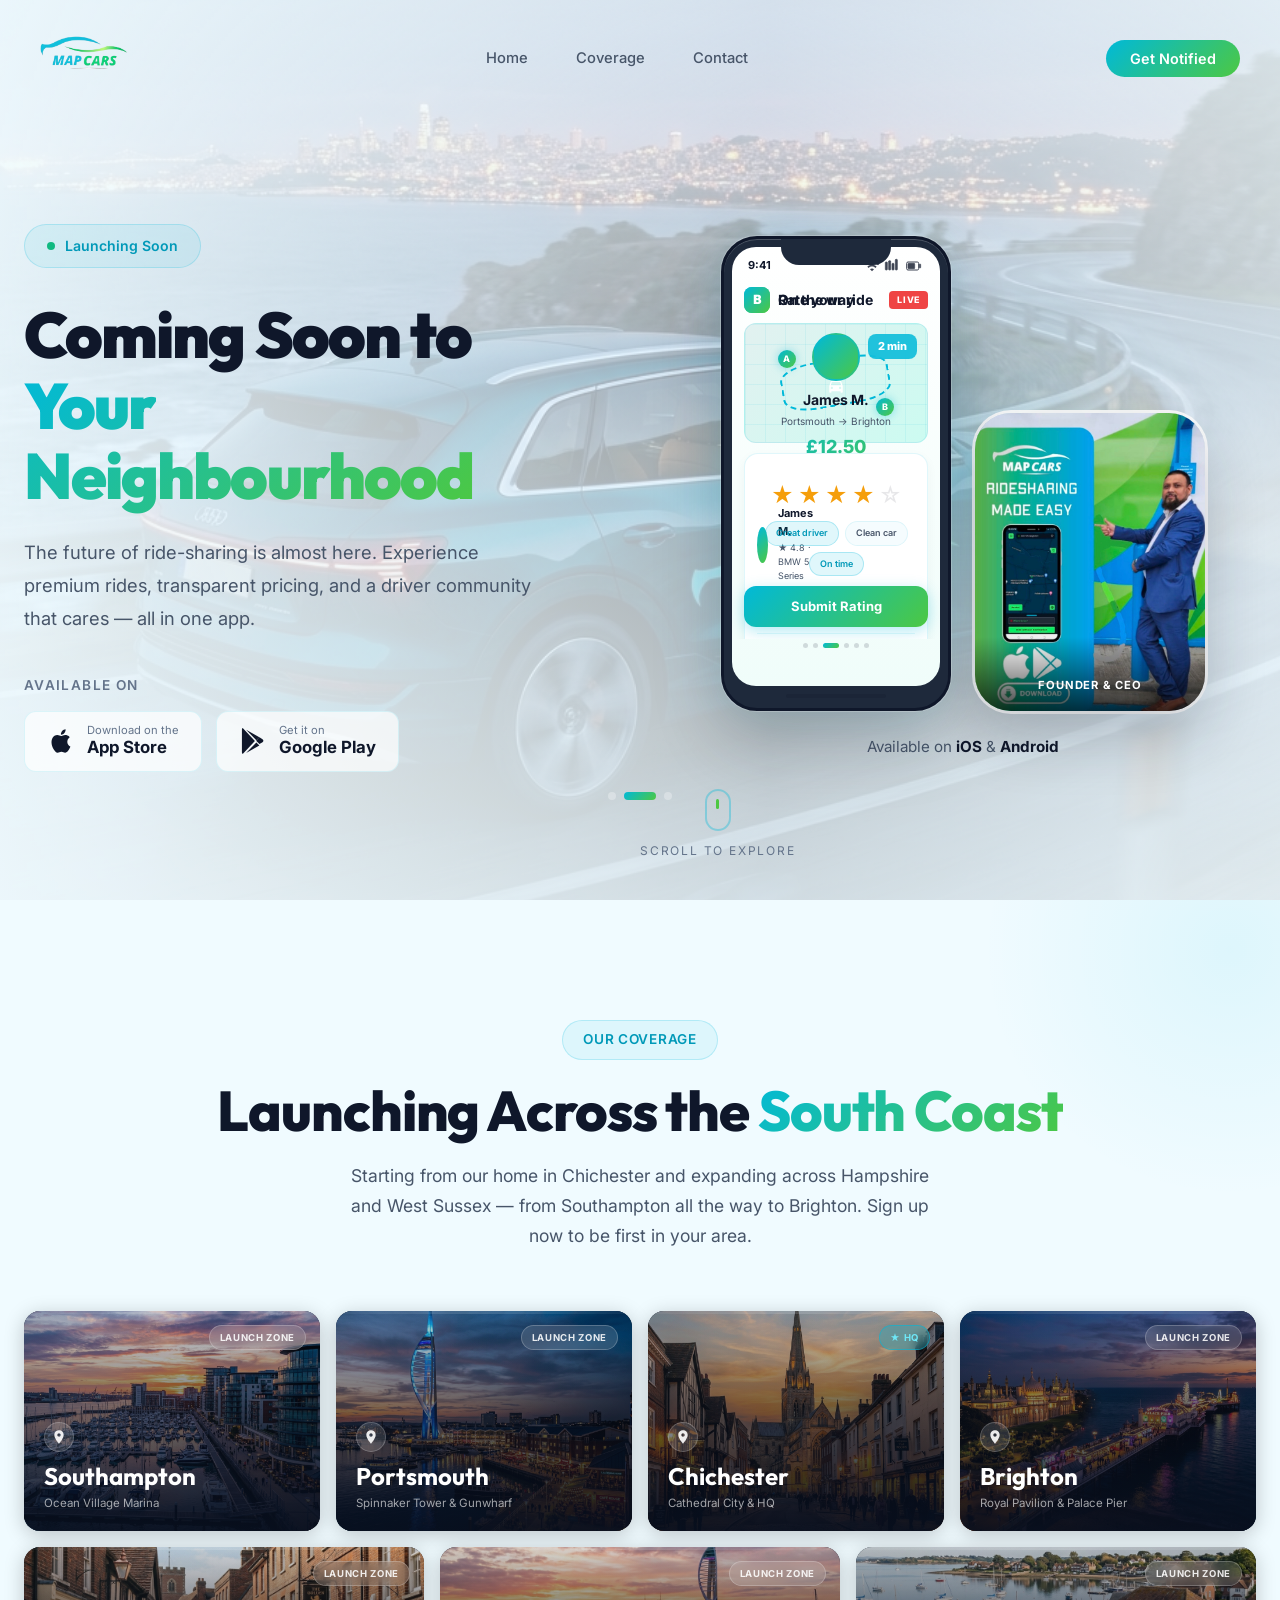
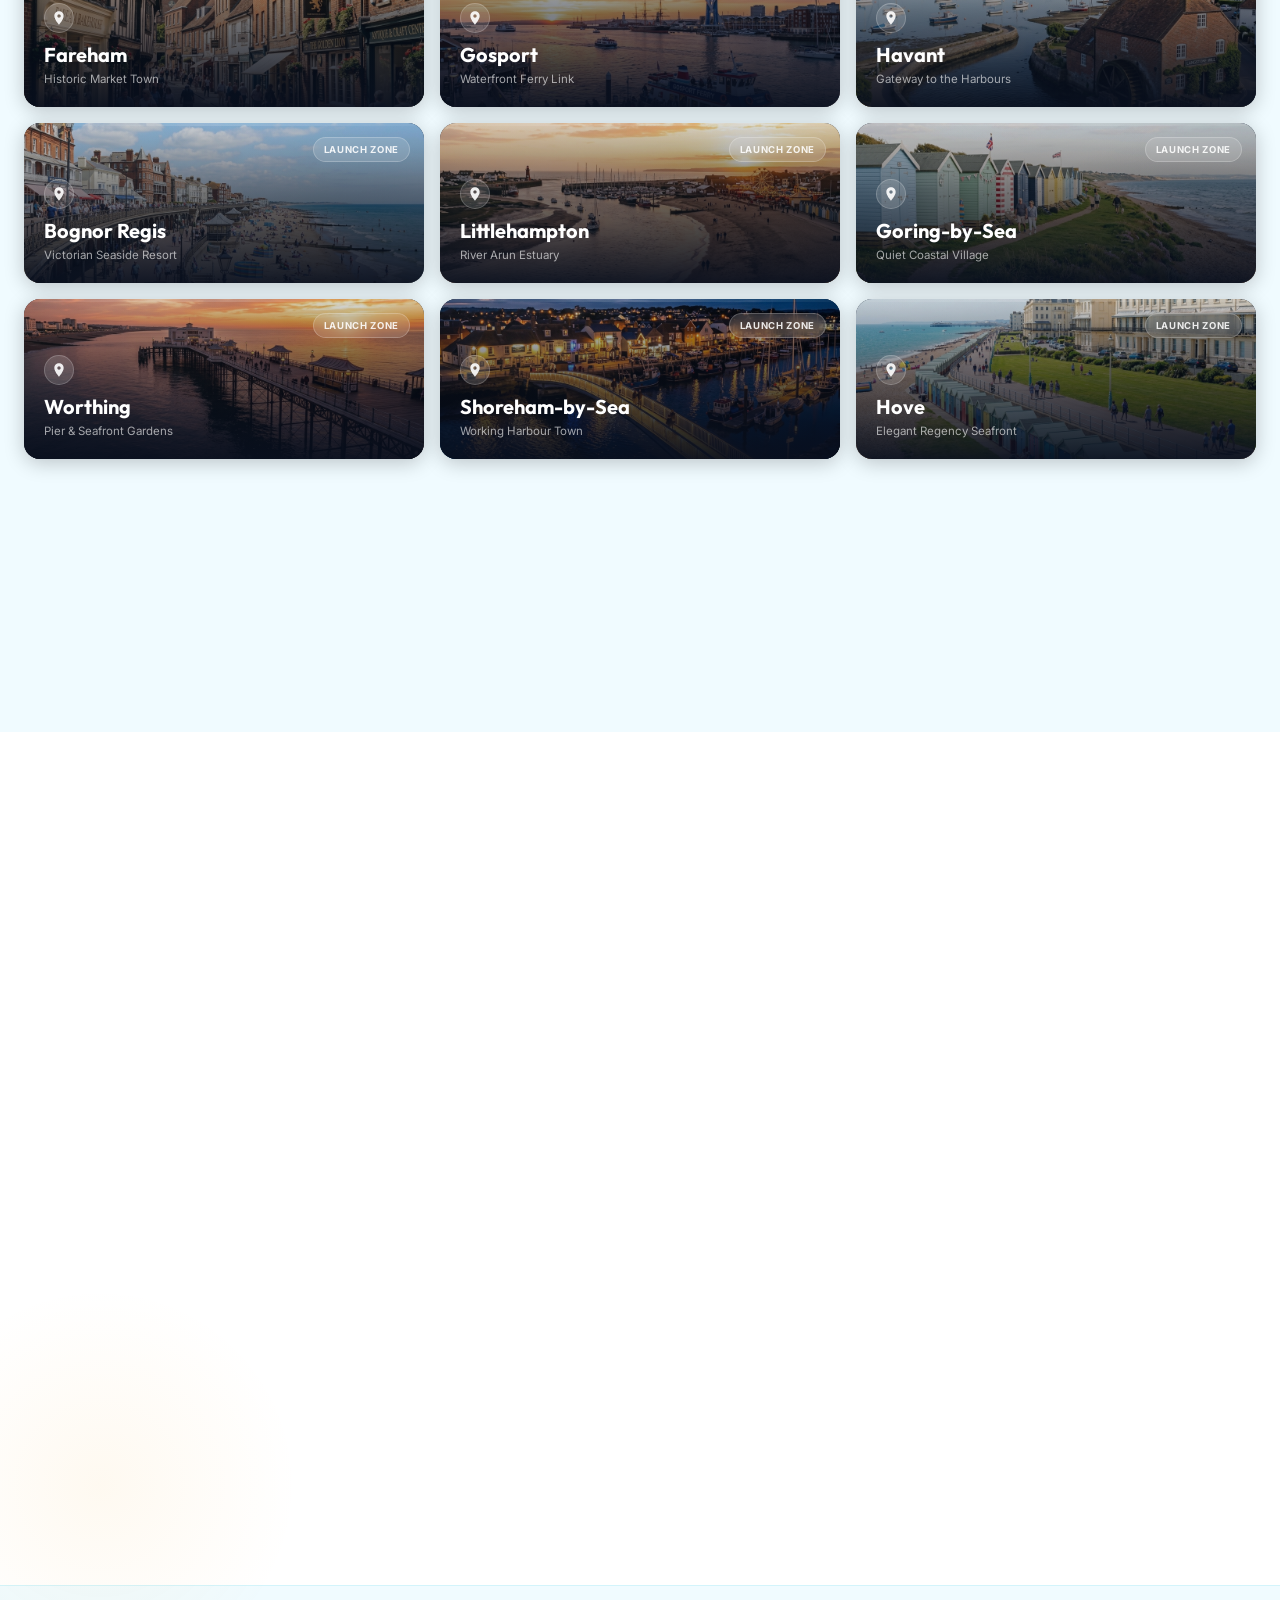
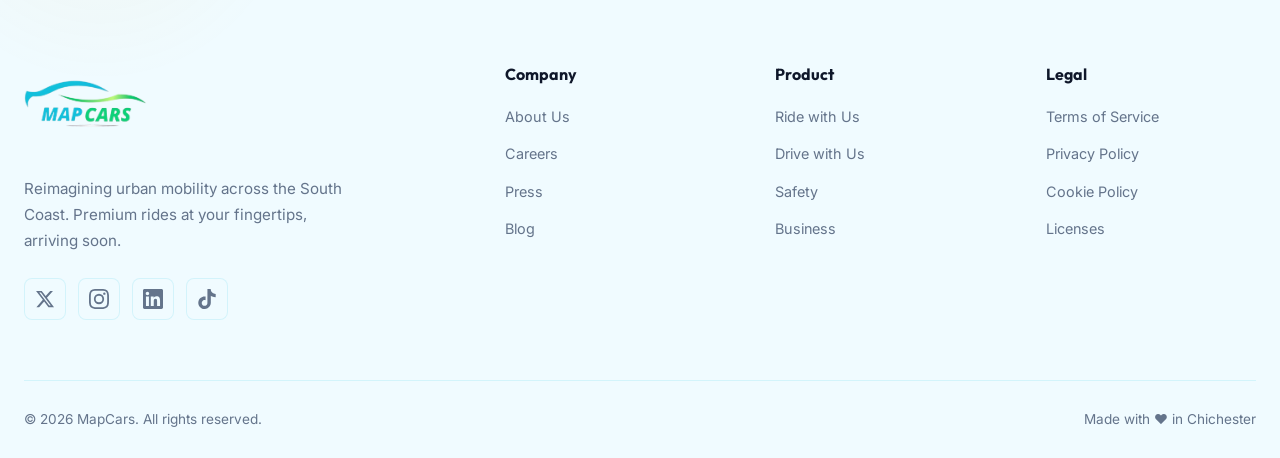
==== commit de182743: "Landing UI updated" ====
--- a/index.html
+++ b/index.html
@@ -4,8 +4,8 @@
     <meta charset="UTF-8">
     <meta name="viewport" content="width=device-width, initial-scale=1.0">
     <title>MapCars &mdash; Ride Sharing, Reimagined | Coming Soon</title>
-    <meta name="description" content="MapCars is the next-generation ride-sharing app coming soon to Leicester. Safe, affordable, and available on iOS and Android.">
-    <meta name="keywords" content="MapCars, ride sharing, taxi, Leicester, ride hailing, cab booking, transport">
+    <meta name="description" content="MapCars is the next-generation ride-sharing app coming soon to Southampton, Portsmouth, Chichester, Brighton and the South Coast. Safe, affordable, and available on iOS and Android.">
+    <meta name="keywords" content="MapCars, ride sharing, taxi, Southampton, Portsmouth, Chichester, Brighton, Worthing, Havant, Fareham, South Coast, ride hailing, cab booking, transport">
     <meta name="author" content="MapCars">
     <meta property=”og:title” content=”MapCars &mdash; Ride Sharing, Reimagined”>
     <meta property="og:description" content="Coming soon to your neighbourhood. The future of ride-sharing.">
@@ -40,11 +40,9 @@
     <section class="hero" id="hero">
         <!-- Background Slideshow -->
         <div class="hero-bg-slideshow" id="hero-slideshow">
-            <div class="hero-bg-slide active" style="background-image: url('assets/images/hero-car-1.png')"></div>
-            <div class="hero-bg-slide" style="background-image: url('assets/images/hero-car-2.png')"></div>
-            <div class="hero-bg-slide" style="background-image: url('assets/images/hero-car-3.png')"></div>
-            <div class="hero-bg-slide" style="background-image: url('assets/images/hero-car-4.png')"></div>
-            <div class="hero-bg-slide" style="background-image: url('assets/images/hero-car-5.png')"></div>
+            <div class="hero-bg-slide active" style="background-image: url('assets/images/hero-car-branded-1.png')"></div>
+            <div class="hero-bg-slide" style="background-image: url('assets/images/hero-car-branded-2.png')"></div>
+            <div class="hero-bg-slide" style="background-image: url('assets/images/hero-car-branded-3.png')"></div>
         </div>
         <div class="hero-overlay"></div>
 
@@ -99,6 +97,10 @@
             <div class="hero-visual" id="hero-visual">
                 <div class="phone-mockup-wrapper">
                     <div class="phone-glow"></div>
+                    <div class="hero-client-float">
+                        <img src="assets/images/client_img1.jpeg" alt="MapCars Founder" class="hero-client-img">
+                        <div class="hero-client-label">Founder &amp; CEO</div>
+                    </div>
                     <div class="css-phones">
 
                         <!-- ===== iPhone Mockup ===== -->
@@ -188,7 +190,7 @@
                                             <div class="rate-hero">
                                                 <div class="rate-avatar"></div>
                                                 <div class="rate-name">James M.</div>
-                                                <div class="rate-trip-info">Shoreditch &rarr; Canary Wharf</div>
+                                                <div class="rate-trip-info">Portsmouth &rarr; Brighton</div>
                                                 <div class="rate-price-big">£12.50</div>
                                             </div>
                                             <div class="stars-row">
@@ -223,8 +225,8 @@
                                                     <div class="trip-line-v"></div>
                                                     <div class="trip-dot end"></div>
                                                     <div class="trip-locations">
-                                                        <span>City Centre</span>
-                                                        <span>Leicester Station</span>
+                                                        <span>Portsmouth</span>
+                                                        <span>Brighton</span>
                                                     </div>
                                                 </div>
                                                 <div class="trip-driver">
@@ -243,8 +245,8 @@
                                                     <div class="trip-line-v"></div>
                                                     <div class="trip-dot end"></div>
                                                     <div class="trip-locations">
-                                                        <span>Highcross</span>
-                                                        <span>Oadby</span>
+                                                        <span>Fareham</span>
+                                                        <span>Southampton</span>
                                                     </div>
                                                 </div>
                                                 <div class="trip-price-row">
@@ -274,7 +276,7 @@
                                                     <svg viewBox="0 0 24 24" fill="none" stroke="currentColor" stroke-width="2" width="14" height="14"><circle cx="12" cy="12" r="10"/><path d="M12 8v4l3 3"/></svg>
                                                 </div>
                                                 <div class="txn-info">
-                                                    <span class="txn-name">Ride &middot; City Centre</span>
+                                                    <span class="txn-name">Ride &middot; Portsmouth</span>
                                                     <span class="txn-date">Today</span>
                                                 </div>
                                                 <span class="txn-amount minus">-&pound;12.50</span>
@@ -294,7 +296,7 @@
                                                     <svg viewBox="0 0 24 24" fill="none" stroke="currentColor" stroke-width="2" width="14" height="14"><circle cx="12" cy="12" r="10"/><path d="M12 8v4l3 3"/></svg>
                                                 </div>
                                                 <div class="txn-info">
-                                                    <span class="txn-name">Ride &middot; Belgrave</span>
+                                                    <span class="txn-name">Ride &middot; Brighton</span>
                                                     <span class="txn-date">Mon</span>
                                                 </div>
                                                 <span class="txn-amount minus">-&pound;8.40</span>
@@ -370,111 +372,477 @@
             <div class="section-header" id="coverage-header">
                 <span class="section-tag">Our Coverage</span>
                 <h2 class="section-title">
-                    Launching Across <span class="gradient-text">Leicester</span>
+                    Launching Across the <span class="gradient-text">South Coast</span>
                 </h2>
                 <p class="section-desc">
-                    We're rolling out across Leicester's most vibrant neighbourhoods. 
-                    See our initial coverage zones and sign up to be the first to ride.
+                    Starting from our home in Chichester and expanding across Hampshire and West Sussex —
+                    from Southampton all the way to Brighton. Sign up now to be first in your area.
                 </p>
             </div>
 
-            <div class="coverage-grid">
+            <!-- Location Cards Grid -->
+            <div class="loc-cards-grid">
+
+                <!-- Hub Cities Row -->
+                <div class="loc-hubs">
+                    <div class="loc-card loc-card--hub" style="--c1:#0B4566;--c2:#1A7A9E;">
+                        <div class="loc-card-img" style="background-image: url('assets/images/locations/southampton.png');"></div>
+                        <div class="loc-card-overlay"></div>
+                        <span class="loc-card-badge">Launch Zone</span>
+                        <div class="loc-card-body">
+                            <div class="loc-card-icon"><svg viewBox="0 0 24 24" fill="rgba(255,255,255,0.9)" width="16" height="16"><path d="M12 2C8.13 2 5 5.13 5 9c0 5.25 7 13 7 13s7-7.75 7-13c0-3.87-3.13-7-7-7zm0 9.5c-1.38 0-2.5-1.12-2.5-2.5S10.62 6.5 12 6.5s2.5 1.12 2.5 2.5S13.38 11.5 12 11.5z"/></svg></div>
+                            <h4 class="loc-card-city">Southampton</h4>
+                            <p class="loc-card-landmark">Ocean Village Marina</p>
+                        </div>
+                    </div>
+                    <div class="loc-card loc-card--hub" style="--c1:#0C1F3F;--c2:#1B3A6B;">
+                        <div class="loc-card-img" style="background-image: url('assets/images/locations/portsmouth.png');"></div>
+                        <div class="loc-card-overlay"></div>
+                        <span class="loc-card-badge">Launch Zone</span>
+                        <div class="loc-card-body">
+                            <div class="loc-card-icon"><svg viewBox="0 0 24 24" fill="rgba(255,255,255,0.9)" width="16" height="16"><path d="M12 2C8.13 2 5 5.13 5 9c0 5.25 7 13 7 13s7-7.75 7-13c0-3.87-3.13-7-7-7zm0 9.5c-1.38 0-2.5-1.12-2.5-2.5S10.62 6.5 12 6.5s2.5 1.12 2.5 2.5S13.38 11.5 12 11.5z"/></svg></div>
+                            <h4 class="loc-card-city">Portsmouth</h4>
+                            <p class="loc-card-landmark">Spinnaker Tower &amp; Gunwharf</p>
+                        </div>
+                    </div>
+                    <div class="loc-card loc-card--hub" style="--c1:#1E1540;--c2:#3B2770;">
+                        <div class="loc-card-img" style="background-image: url('assets/images/locations/chichester.png');"></div>
+                        <div class="loc-card-overlay"></div>
+                        <span class="loc-card-badge hq">★ HQ</span>
+                        <div class="loc-card-body">
+                            <div class="loc-card-icon"><svg viewBox="0 0 24 24" fill="rgba(255,255,255,0.9)" width="16" height="16"><path d="M12 2C8.13 2 5 5.13 5 9c0 5.25 7 13 7 13s7-7.75 7-13c0-3.87-3.13-7-7-7zm0 9.5c-1.38 0-2.5-1.12-2.5-2.5S10.62 6.5 12 6.5s2.5 1.12 2.5 2.5S13.38 11.5 12 11.5z"/></svg></div>
+                            <h4 class="loc-card-city">Chichester</h4>
+                            <p class="loc-card-landmark">Cathedral City &amp; HQ</p>
+                        </div>
+                    </div>
+                    <div class="loc-card loc-card--hub" style="--c1:#1A0B30;--c2:#4A1A6B;">
+                        <div class="loc-card-img" style="background-image: url('assets/images/locations/brighton.png');"></div>
+                        <div class="loc-card-overlay"></div>
+                        <span class="loc-card-badge">Launch Zone</span>
+                        <div class="loc-card-body">
+                            <div class="loc-card-icon"><svg viewBox="0 0 24 24" fill="rgba(255,255,255,0.9)" width="16" height="16"><path d="M12 2C8.13 2 5 5.13 5 9c0 5.25 7 13 7 13s7-7.75 7-13c0-3.87-3.13-7-7-7zm0 9.5c-1.38 0-2.5-1.12-2.5-2.5S10.62 6.5 12 6.5s2.5 1.12 2.5 2.5S13.38 11.5 12 11.5z"/></svg></div>
+                            <h4 class="loc-card-city">Brighton</h4>
+                            <p class="loc-card-landmark">Royal Pavilion &amp; Palace Pier</p>
+                        </div>
+                    </div>
+                </div>
+
+                <!-- Remaining Locations Grid -->
+                <div class="loc-others">
+                    <div class="loc-card" style="--c1:#0B3D52;--c2:#1E6B8A;">
+                        <div class="loc-card-img" style="background-image: url('assets/images/locations/fareham.png');"></div>
+                        <div class="loc-card-overlay"></div>
+                        <span class="loc-card-badge">Launch Zone</span>
+                        <div class="loc-card-body">
+                            <div class="loc-card-icon"><svg viewBox="0 0 24 24" fill="rgba(255,255,255,0.9)" width="16" height="16"><path d="M12 2C8.13 2 5 5.13 5 9c0 5.25 7 13 7 13s7-7.75 7-13c0-3.87-3.13-7-7-7zm0 9.5c-1.38 0-2.5-1.12-2.5-2.5S10.62 6.5 12 6.5s2.5 1.12 2.5 2.5S13.38 11.5 12 11.5z"/></svg></div>
+                            <h4 class="loc-card-city">Fareham</h4>
+                            <p class="loc-card-landmark">Historic Market Town</p>
+                        </div>
+                    </div>
+                    <div class="loc-card" style="--c1:#0A2E45;--c2:#155875;">
+                        <div class="loc-card-img" style="background-image: url('assets/images/locations/gosport.png');"></div>
+                        <div class="loc-card-overlay"></div>
+                        <span class="loc-card-badge">Launch Zone</span>
+                        <div class="loc-card-body">
+                            <div class="loc-card-icon"><svg viewBox="0 0 24 24" fill="rgba(255,255,255,0.9)" width="16" height="16"><path d="M12 2C8.13 2 5 5.13 5 9c0 5.25 7 13 7 13s7-7.75 7-13c0-3.87-3.13-7-7-7zm0 9.5c-1.38 0-2.5-1.12-2.5-2.5S10.62 6.5 12 6.5s2.5 1.12 2.5 2.5S13.38 11.5 12 11.5z"/></svg></div>
+                            <h4 class="loc-card-city">Gosport</h4>
+                            <p class="loc-card-landmark">Waterfront Ferry Link</p>
+                        </div>
+                    </div>
+                    <div class="loc-card" style="--c1:#0F4465;--c2:#1E7090;">
+                        <div class="loc-card-img" style="background-image: url('assets/images/locations/havant.png');"></div>
+                        <div class="loc-card-overlay"></div>
+                        <span class="loc-card-badge">Launch Zone</span>
+                        <div class="loc-card-body">
+                            <div class="loc-card-icon"><svg viewBox="0 0 24 24" fill="rgba(255,255,255,0.9)" width="16" height="16"><path d="M12 2C8.13 2 5 5.13 5 9c0 5.25 7 13 7 13s7-7.75 7-13c0-3.87-3.13-7-7-7zm0 9.5c-1.38 0-2.5-1.12-2.5-2.5S10.62 6.5 12 6.5s2.5 1.12 2.5 2.5S13.38 11.5 12 11.5z"/></svg></div>
+                            <h4 class="loc-card-city">Havant</h4>
+                            <p class="loc-card-landmark">Gateway to the Harbours</p>
+                        </div>
+                    </div>
+                    <div class="loc-card" style="--c1:#1A4A6B;--c2:#2A78A6;">
+                        <div class="loc-card-img" style="background-image: url('assets/images/locations/bognor_regis.png');"></div>
+                        <div class="loc-card-overlay"></div>
+                        <span class="loc-card-badge">Launch Zone</span>
+                        <div class="loc-card-body">
+                            <div class="loc-card-icon"><svg viewBox="0 0 24 24" fill="rgba(255,255,255,0.9)" width="16" height="16"><path d="M12 2C8.13 2 5 5.13 5 9c0 5.25 7 13 7 13s7-7.75 7-13c0-3.87-3.13-7-7-7zm0 9.5c-1.38 0-2.5-1.12-2.5-2.5S10.62 6.5 12 6.5s2.5 1.12 2.5 2.5S13.38 11.5 12 11.5z"/></svg></div>
+                            <h4 class="loc-card-city">Bognor Regis</h4>
+                            <p class="loc-card-landmark">Victorian Seaside Resort</p>
+                        </div>
+                    </div>
+                    <div class="loc-card" style="--c1:#0B4A60;--c2:#1A7A96;">
+                        <div class="loc-card-img" style="background-image: url('assets/images/locations/littlehampton.png');"></div>
+                        <div class="loc-card-overlay"></div>
+                        <span class="loc-card-badge">Launch Zone</span>
+                        <div class="loc-card-body">
+                            <div class="loc-card-icon"><svg viewBox="0 0 24 24" fill="rgba(255,255,255,0.9)" width="16" height="16"><path d="M12 2C8.13 2 5 5.13 5 9c0 5.25 7 13 7 13s7-7.75 7-13c0-3.87-3.13-7-7-7zm0 9.5c-1.38 0-2.5-1.12-2.5-2.5S10.62 6.5 12 6.5s2.5 1.12 2.5 2.5S13.38 11.5 12 11.5z"/></svg></div>
+                            <h4 class="loc-card-city">Littlehampton</h4>
+                            <p class="loc-card-landmark">River Arun Estuary</p>
+                        </div>
+                    </div>
+                    <div class="loc-card" style="--c1:#0D4258;--c2:#1B6E88;">
+                        <div class="loc-card-img" style="background-image: url('assets/images/locations/goring_by_sea.png');"></div>
+                        <div class="loc-card-overlay"></div>
+                        <span class="loc-card-badge">Launch Zone</span>
+                        <div class="loc-card-body">
+                            <div class="loc-card-icon"><svg viewBox="0 0 24 24" fill="rgba(255,255,255,0.9)" width="16" height="16"><path d="M12 2C8.13 2 5 5.13 5 9c0 5.25 7 13 7 13s7-7.75 7-13c0-3.87-3.13-7-7-7zm0 9.5c-1.38 0-2.5-1.12-2.5-2.5S10.62 6.5 12 6.5s2.5 1.12 2.5 2.5S13.38 11.5 12 11.5z"/></svg></div>
+                            <h4 class="loc-card-city">Goring-by-Sea</h4>
+                            <p class="loc-card-landmark">Quiet Coastal Village</p>
+                        </div>
+                    </div>
+                    <div class="loc-card" style="--c1:#0C3A56;--c2:#1A6080;">
+                        <div class="loc-card-img" style="background-image: url('assets/images/locations/worthing.png');"></div>
+                        <div class="loc-card-overlay"></div>
+                        <span class="loc-card-badge">Launch Zone</span>
+                        <div class="loc-card-body">
+                            <div class="loc-card-icon"><svg viewBox="0 0 24 24" fill="rgba(255,255,255,0.9)" width="16" height="16"><path d="M12 2C8.13 2 5 5.13 5 9c0 5.25 7 13 7 13s7-7.75 7-13c0-3.87-3.13-7-7-7zm0 9.5c-1.38 0-2.5-1.12-2.5-2.5S10.62 6.5 12 6.5s2.5 1.12 2.5 2.5S13.38 11.5 12 11.5z"/></svg></div>
+                            <h4 class="loc-card-city">Worthing</h4>
+                            <p class="loc-card-landmark">Pier &amp; Seafront Gardens</p>
+                        </div>
+                    </div>
+                    <div class="loc-card" style="--c1:#0F3D5C;--c2:#1C6585;">
+                        <div class="loc-card-img" style="background-image: url('assets/images/locations/shoreham.png');"></div>
+                        <div class="loc-card-overlay"></div>
+                        <span class="loc-card-badge">Launch Zone</span>
+                        <div class="loc-card-body">
+                            <div class="loc-card-icon"><svg viewBox="0 0 24 24" fill="rgba(255,255,255,0.9)" width="16" height="16"><path d="M12 2C8.13 2 5 5.13 5 9c0 5.25 7 13 7 13s7-7.75 7-13c0-3.87-3.13-7-7-7zm0 9.5c-1.38 0-2.5-1.12-2.5-2.5S10.62 6.5 12 6.5s2.5 1.12 2.5 2.5S13.38 11.5 12 11.5z"/></svg></div>
+                            <h4 class="loc-card-city">Shoreham-by-Sea</h4>
+                            <p class="loc-card-landmark">Working Harbour Town</p>
+                        </div>
+                    </div>
+                    <div class="loc-card" style="--c1:#1A1A3E;--c2:#2E2E6A;">
+                        <div class="loc-card-img" style="background-image: url('assets/images/locations/hove.png');"></div>
+                        <div class="loc-card-overlay"></div>
+                        <span class="loc-card-badge">Launch Zone</span>
+                        <div class="loc-card-body">
+                            <div class="loc-card-icon"><svg viewBox="0 0 24 24" fill="rgba(255,255,255,0.9)" width="16" height="16"><path d="M12 2C8.13 2 5 5.13 5 9c0 5.25 7 13 7 13s7-7.75 7-13c0-3.87-3.13-7-7-7zm0 9.5c-1.38 0-2.5-1.12-2.5-2.5S10.62 6.5 12 6.5s2.5 1.12 2.5 2.5S13.38 11.5 12 11.5z"/></svg></div>
+                            <h4 class="loc-card-city">Hove</h4>
+                            <p class="loc-card-landmark">Elegant Regency Seafront</p>
+                        </div>
+                    </div>
+                </div>
+
+            </div>
+
+            <!-- DEAD CODE BELOW — preserved so no JS breaks; hidden via CSS -->
+            <div class="coverage-grid" style="display:none;">
                 <div class="map-wrapper" id="map-wrapper">
                     <div class="map-glow"></div>
-                    <img src="assets/images/leicester-map.png" alt="MapCars Coverage Map - Leicester" class="map-image" id="map-image">
+                    <svg viewBox="0 0 800 480" xmlns="http://www.w3.org/2000/svg" class="map-image" id="map-image" style="display:none;" aria-hidden="true">
+                        <defs>
+                            <linearGradient id="gSea" x1="0" y1="0" x2="0" y2="1">
+                                <stop offset="0%" stop-color="#C0DCED"/>
+                                <stop offset="100%" stop-color="#98C2D8"/>
+                            </linearGradient>
+                            <linearGradient id="gLand" x1="0" y1="1" x2="0" y2="0">
+                                <stop offset="0%" stop-color="#DCE9D4"/>
+                                <stop offset="100%" stop-color="#EDF4E8"/>
+                            </linearGradient>
+                            <pattern id="gGrid" width="50" height="50" patternUnits="userSpaceOnUse">
+                                <path d="M 50 0 L 0 0 0 50" fill="none" stroke="rgba(0,0,0,0.03)" stroke-width="0.8"/>
+                            </pattern>
+                            <filter id="fDot">
+                                <feDropShadow dx="0" dy="1" stdDeviation="1.5" flood-color="rgba(0,60,80,0.18)"/>
+                            </filter>
+                        </defs>
+
+                        <!-- Sea fills the whole canvas -->
+                        <rect width="800" height="480" fill="url(#gSea)"/>
+
+                        <!-- Land polygon — coast runs roughly y≈295–323, nearly horizontal -->
+                        <path d="
+                            M 0,0 L 800,0 L 800,308
+                            C 758,307 718,306 684,305
+                            C 648,305 616,305 580,305
+                            C 546,305 519,307 496,312
+                            C 472,317 452,323 432,323
+                            C 412,323 394,316 372,312
+                            C 350,312 336,317 320,319
+                            C 306,321 292,314 278,312
+                            C 261,310 248,318 236,323
+                            C 224,328 212,324 203,315
+                            C 194,306 190,300 175,299
+                            C 155,298 135,301 118,306
+                            C 101,311 90,307 84,301
+                            C 72,294 60,292 38,292
+                            C 18,292 6,294 0,295
+                            L 0,0 Z"
+                            fill="url(#gLand)" stroke="rgba(55,125,75,0.18)" stroke-width="1.5"/>
+
+                        <!-- Subtle grid -->
+                        <rect width="800" height="480" fill="url(#gGrid)"/>
+
+                        <!-- Coastal coverage band -->
+                        <rect x="0" y="248" width="800" height="76" fill="rgba(0,185,217,0.042)" rx="0"/>
+
+                        <!-- Southampton Water — narrow tidal inlet going north -->
+                        <path d="M 84,300 C 81,278 79,254 77,230 C 75,208 75,188 77,170 C 79,152 81,138 83,126"
+                            fill="none" stroke="#B6D6EB" stroke-width="17" stroke-linecap="round" opacity="0.88"/>
+
+                        <!-- Portsmouth Harbour (small inlet) -->
+                        <ellipse cx="230" cy="321" rx="13" ry="8" fill="#B6D6EB" stroke="rgba(0,95,135,0.14)" stroke-width="1" opacity="0.9"/>
+
+                        <!-- Chichester Harbour (subtle) -->
+                        <ellipse cx="316" cy="317" rx="8" ry="5" fill="#BBDAEC" stroke="rgba(0,95,135,0.11)" stroke-width="1" opacity="0.78"/>
+
+                        <!-- A27/A259 main coastal road -->
+                        <path d="M 84,227
+                            C 108,248 140,268 175,282
+                            C 194,289 212,293 230,296
+                            C 248,299 268,297 292,296
+                            C 316,294 348,298 375,306
+                            C 398,312 418,318 432,319
+                            C 450,319 470,317 496,313
+                            C 518,309 542,307 568,307
+                            C 590,307 614,307 636,307
+                            C 655,307 668,306 680,306
+                            C 695,306 720,306 750,306"
+                            fill="none" stroke="rgba(184,177,163,0.82)" stroke-width="2.5"
+                            stroke-linecap="round" stroke-linejoin="round"/>
+
+                        <!-- M27 motorway (green) -->
+                        <path d="M 84,222 C 106,226 128,230 150,237 C 166,242 180,254 192,270 C 200,280 207,292 214,299"
+                            fill="none" stroke="rgba(77,200,66,0.50)" stroke-width="2.5" stroke-linecap="round"/>
+
+                        <!-- A3 — Portsmouth north -->
+                        <path d="M 244,293 L 246,180 L 249,70 L 252,0"
+                            fill="none" stroke="rgba(140,132,118,0.32)" stroke-width="1.5" stroke-dasharray="9,6"/>
+
+                        <!-- A23 — Brighton north -->
+                        <path d="M 685,302 L 688,200 L 691,90 L 694,0"
+                            fill="none" stroke="rgba(140,132,118,0.32)" stroke-width="1.5" stroke-dasharray="9,6"/>
+
+                        <!-- Major city halos -->
+                        <circle cx="87" cy="218" r="24" fill="rgba(0,185,217,0.07)" stroke="rgba(0,185,217,0.17)" stroke-width="1.5"/>
+                        <circle cx="244" cy="294" r="20" fill="rgba(0,185,217,0.06)" stroke="rgba(0,185,217,0.14)" stroke-width="1.2"/>
+                        <circle cx="390" cy="280" r="22" fill="rgba(0,185,217,0.10)" stroke="rgba(0,185,217,0.26)" stroke-width="1.5"/>
+                        <circle cx="685" cy="303" r="20" fill="rgba(0,185,217,0.06)" stroke="rgba(0,185,217,0.14)" stroke-width="1.2"/>
+
+                        <!-- City dots (positions match the pin percentages below) -->
+                        <circle cx="87"  cy="218" r="5"   fill="rgba(0,132,168,0.50)" filter="url(#fDot)"/>  <!-- Southampton -->
+                        <circle cx="199" cy="279" r="3.5" fill="rgba(0,132,168,0.38)"/>                       <!-- Fareham -->
+                        <circle cx="226" cy="323" r="3.5" fill="rgba(0,132,168,0.38)"/>                       <!-- Gosport -->
+                        <circle cx="244" cy="294" r="4.5" fill="rgba(0,132,168,0.46)" filter="url(#fDot)"/>  <!-- Portsmouth -->
+                        <circle cx="290" cy="282" r="3.5" fill="rgba(0,132,168,0.38)"/>                       <!-- Havant -->
+                        <circle cx="390" cy="280" r="5"   fill="rgba(0,132,168,0.54)" filter="url(#fDot)"/>  <!-- Chichester ★ -->
+                        <circle cx="431" cy="320" r="3.5" fill="rgba(0,132,168,0.38)"/>                       <!-- Bognor Regis -->
+                        <circle cx="497" cy="312" r="3.5" fill="rgba(0,132,168,0.38)"/>                       <!-- Littlehampton -->
+                        <circle cx="554" cy="307" r="3.5" fill="rgba(0,132,168,0.38)"/>                       <!-- Goring-by-Sea -->
+                        <circle cx="576" cy="307" r="3.5" fill="rgba(0,132,168,0.38)"/>                       <!-- Worthing -->
+                        <circle cx="624" cy="306" r="3.5" fill="rgba(0,132,168,0.38)"/>                       <!-- Shoreham-by-Sea -->
+                        <circle cx="671" cy="305" r="3.5" fill="rgba(0,132,168,0.38)"/>                       <!-- Hove -->
+                        <circle cx="685" cy="304" r="4.5" fill="rgba(0,132,168,0.46)" filter="url(#fDot)"/>  <!-- Brighton -->
+
+                        <!-- Area labels -->
+                        <text x="400" y="436" text-anchor="middle" font-size="11.5" fill="rgba(0,55,85,0.34)"
+                            font-family="Inter,sans-serif" font-weight="500" letter-spacing="0.13em">ENGLISH CHANNEL</text>
+                        <text x="400" y="148" text-anchor="middle" font-size="9.5" fill="rgba(28,65,28,0.34)"
+                            font-family="Inter,sans-serif" font-weight="500" letter-spacing="0.07em">HAMPSHIRE &amp; WEST SUSSEX</text>
+
+                        <!-- City labels (4 major only) -->
+                        <text x="87"  y="205" text-anchor="middle" font-size="8.5" fill="rgba(15,23,42,0.52)"
+                            font-family="Inter,sans-serif" font-weight="700">Southampton</text>
+                        <text x="244" y="282" text-anchor="middle" font-size="8.5" fill="rgba(15,23,42,0.50)"
+                            font-family="Inter,sans-serif" font-weight="700">Portsmouth</text>
+                        <text x="390" y="268" text-anchor="middle" font-size="8.5" fill="rgba(0,128,156,0.85)"
+                            font-family="Inter,sans-serif" font-weight="700">Chichester</text>
+                        <text x="685" y="291" text-anchor="middle" font-size="8.5" fill="rgba(15,23,42,0.50)"
+                            font-family="Inter,sans-serif" font-weight="700">Brighton</text>
+
+                        <!-- Chichester HQ badge -->
+                        <rect x="366" y="250" width="48" height="15" rx="7.5"
+                            fill="rgba(0,185,217,0.18)" stroke="rgba(0,185,217,0.40)" stroke-width="1"/>
+                        <text x="390" y="261" text-anchor="middle" font-size="7" fill="rgba(0,118,150,0.95)"
+                            font-family="Inter,sans-serif" font-weight="700" letter-spacing="0.04em">★ HQ</text>
+
+                        <!-- Compass rose -->
+                        <g transform="translate(756,42)">
+                            <circle r="23" fill="rgba(255,255,255,0.88)" stroke="rgba(0,185,217,0.20)" stroke-width="1.5"/>
+                            <text text-anchor="middle" y="-11" font-size="9.5" fill="rgba(0,185,217,0.95)"
+                                font-family="Inter,sans-serif" font-weight="700">N</text>
+                            <path d="M 0,-16 L 4.5,-2 L 0,2.5 L -4.5,-2 Z" fill="rgba(0,185,217,0.85)"/>
+                            <path d="M 0,16 L 4.5,2 L 0,-2.5 L -4.5,2 Z" fill="rgba(15,23,42,0.15)"/>
+                            <line x1="-17" y1="0" x2="17" y2="0" stroke="rgba(15,23,42,0.08)" stroke-width="0.8"/>
+                            <text x="16" y="3.5" font-size="6.5" fill="rgba(15,23,42,0.26)" font-family="Inter,sans-serif">E</text>
+                            <text x="-21" y="3.5" font-size="6.5" fill="rgba(15,23,42,0.26)" font-family="Inter,sans-serif">W</text>
+                        </g>
+
+                        <!-- Scale bar -->
+                        <g transform="translate(30,448)">
+                            <rect x="0" y="-3" width="90" height="5" rx="2.5" fill="rgba(15,23,42,0.18)"/>
+                            <rect x="0" y="-3" width="45" height="5" rx="2" fill="rgba(15,23,42,0.30)"/>
+                            <text x="45" y="-7" text-anchor="middle" font-size="8" fill="rgba(15,23,42,0.36)"
+                                font-family="Inter,sans-serif">~20 miles</text>
+                            <text x="0"  y="-7" text-anchor="middle" font-size="7" fill="rgba(15,23,42,0.26)" font-family="Inter,sans-serif">0</text>
+                            <text x="90" y="-7" text-anchor="middle" font-size="7" fill="rgba(15,23,42,0.26)" font-family="Inter,sans-serif">40</text>
+                        </g>
+                    </svg>
                     
                     <!-- Animated Location Pins -->
                     <div class="map-pins">
-                        <div class="map-pin" style="top: 46%; left: 50%;" data-location="City Centre">
-                            <div class="pin-pulse"></div>
-                            <div class="pin-dot"></div>
-                            <div class="pin-label">City Centre</div>
-                        </div>
-                        <div class="map-pin" style="top: 38%; left: 48%;" data-location="Highcross">
-                            <div class="pin-pulse"></div>
-                            <div class="pin-dot"></div>
-                            <div class="pin-label">Highcross</div>
-                        </div>
-                        <div class="map-pin" style="top: 25%; left: 55%;" data-location="Belgrave">
-                            <div class="pin-pulse"></div>
-                            <div class="pin-dot"></div>
-                            <div class="pin-label">Belgrave</div>
-                        </div>
-                        <div class="map-pin" style="top: 15%; left: 50%;" data-location="Birstall">
-                            <div class="pin-pulse"></div>
-                            <div class="pin-dot"></div>
-                            <div class="pin-label">Birstall</div>
-                        </div>
-                        <div class="map-pin" style="top: 62%; left: 60%;" data-location="Clarendon Park">
-                            <div class="pin-pulse"></div>
-                            <div class="pin-dot"></div>
-                            <div class="pin-label">Clarendon Park</div>
-                        </div>
-                        <div class="map-pin" style="top: 68%; left: 40%;" data-location="Aylestone">
-                            <div class="pin-pulse"></div>
-                            <div class="pin-dot"></div>
-                            <div class="pin-label">Aylestone</div>
-                        </div>
-                        <div class="map-pin" style="top: 78%; left: 68%;" data-location="Oadby">
-                            <div class="pin-pulse"></div>
-                            <div class="pin-dot"></div>
-                            <div class="pin-label">Oadby</div>
-                        </div>
-                    </div>
-                </div>
-
-                <!-- Locations Panel -->
-                <div class="locations-panel" id="locations-panel">
-                    <h3 class="panel-title">Our Coverage Hubs</h3>
+                        <div class="map-pin" style="top: 45%; left: 11%;" data-location="Southampton">
+                            <div class="pin-pulse"></div>
+                            <div class="pin-dot"></div>
+                            <div class="pin-label">Southampton</div>
+                        </div>
+                        <div class="map-pin" style="top: 58%; left: 25%;" data-location="Fareham">
+                            <div class="pin-pulse"></div>
+                            <div class="pin-dot"></div>
+                            <div class="pin-label">Fareham</div>
+                        </div>
+                        <div class="map-pin" style="top: 67%; left: 28%;" data-location="Gosport">
+                            <div class="pin-pulse"></div>
+                            <div class="pin-dot"></div>
+                            <div class="pin-label">Gosport</div>
+                        </div>
+                        <div class="map-pin" style="top: 61%; left: 30%;" data-location="Portsmouth">
+                            <div class="pin-pulse"></div>
+                            <div class="pin-dot"></div>
+                            <div class="pin-label">Portsmouth</div>
+                        </div>
+                        <div class="map-pin" style="top: 59%; left: 36%;" data-location="Havant">
+                            <div class="pin-pulse"></div>
+                            <div class="pin-dot"></div>
+                            <div class="pin-label">Havant</div>
+                        </div>
+                        <div class="map-pin" style="top: 58%; left: 49%;" data-location="Chichester">
+                            <div class="pin-pulse"></div>
+                            <div class="pin-dot"></div>
+                            <div class="pin-label">Chichester ★ HQ</div>
+                        </div>
+                        <div class="map-pin" style="top: 67%; left: 54%;" data-location="Bognor Regis">
+                            <div class="pin-pulse"></div>
+                            <div class="pin-dot"></div>
+                            <div class="pin-label">Bognor Regis</div>
+                        </div>
+                        <div class="map-pin" style="top: 65%; left: 62%;" data-location="Littlehampton">
+                            <div class="pin-pulse"></div>
+                            <div class="pin-dot"></div>
+                            <div class="pin-label">Littlehampton</div>
+                        </div>
+                        <div class="map-pin" style="top: 64%; left: 69%;" data-location="Goring-by-Sea">
+                            <div class="pin-pulse"></div>
+                            <div class="pin-dot"></div>
+                            <div class="pin-label">Goring-by-Sea</div>
+                        </div>
+                        <div class="map-pin" style="top: 64%; left: 72%;" data-location="Worthing">
+                            <div class="pin-pulse"></div>
+                            <div class="pin-dot"></div>
+                            <div class="pin-label">Worthing</div>
+                        </div>
+                        <div class="map-pin" style="top: 64%; left: 78%;" data-location="Shoreham-by-Sea">
+                            <div class="pin-pulse"></div>
+                            <div class="pin-dot"></div>
+                            <div class="pin-label">Shoreham-by-Sea</div>
+                        </div>
+                        <div class="map-pin" style="top: 64%; left: 84%;" data-location="Hove">
+                            <div class="pin-pulse"></div>
+                            <div class="pin-dot"></div>
+                            <div class="pin-label">Hove</div>
+                        </div>
+                        <div class="map-pin" style="top: 63%; left: 86%;" data-location="Brighton">
+                            <div class="pin-pulse"></div>
+                            <div class="pin-dot"></div>
+                            <div class="pin-label">Brighton</div>
+                        </div>
+                    </div>
+                </div>
+
+                </div></div><!-- /map-wrapper /coverage-grid hidden -->
+
+                <!-- Locations Panel (hidden, kept for JS compat) -->
+                <div class="locations-panel" id="locations-panel" style="display:none;">
+                    <h3 class="panel-title">Our Coverage Areas</h3>
                     <p class="panel-desc">Hover or click a location to spotlight it on the map:</p>
                     <div class="locations-list">
-                        <div class="location-item" data-pin="City Centre">
-                            <span class="loc-marker"><svg viewBox="0 0 24 24" fill="var(--primary)" width="16" height="16"><path d="M12 2C8.13 2 5 5.13 5 9c0 5.25 7 13 7 13s7-7.75 7-13c0-3.87-3.13-7-7-7zm0 9.5c-1.38 0-2.5-1.12-2.5-2.5S10.62 6.5 12 6.5s2.5 1.12 2.5 2.5S13.38 11.5 12 11.5z"/></svg></span>
-                            <div class="loc-details">
-                                <span class="loc-name">City Centre</span>
-                                <span class="loc-status">Active Launch Hub</span>
-                            </div>
-                        </div>
-                        <div class="location-item" data-pin="Highcross">
-                            <span class="loc-marker"><svg viewBox="0 0 24 24" fill="var(--primary)" width="16" height="16"><path d="M12 2C8.13 2 5 5.13 5 9c0 5.25 7 13 7 13s7-7.75 7-13c0-3.87-3.13-7-7-7zm0 9.5c-1.38 0-2.5-1.12-2.5-2.5S10.62 6.5 12 6.5s2.5 1.12 2.5 2.5S13.38 11.5 12 11.5z"/></svg></span>
-                            <div class="loc-details">
-                                <span class="loc-name">Highcross</span>
-                                <span class="loc-status">Active Launch Hub</span>
-                            </div>
-                        </div>
-                        <div class="location-item" data-pin="Belgrave">
-                            <span class="loc-marker"><svg viewBox="0 0 24 24" fill="var(--primary)" width="16" height="16"><path d="M12 2C8.13 2 5 5.13 5 9c0 5.25 7 13 7 13s7-7.75 7-13c0-3.87-3.13-7-7-7zm0 9.5c-1.38 0-2.5-1.12-2.5-2.5S10.62 6.5 12 6.5s2.5 1.12 2.5 2.5S13.38 11.5 12 11.5z"/></svg></span>
-                            <div class="loc-details">
-                                <span class="loc-name">Belgrave</span>
-                                <span class="loc-status">Onboarding Hub</span>
-                            </div>
-                        </div>
-                        <div class="location-item" data-pin="Birstall">
-                            <span class="loc-marker"><svg viewBox="0 0 24 24" fill="var(--primary)" width="16" height="16"><path d="M12 2C8.13 2 5 5.13 5 9c0 5.25 7 13 7 13s7-7.75 7-13c0-3.87-3.13-7-7-7zm0 9.5c-1.38 0-2.5-1.12-2.5-2.5S10.62 6.5 12 6.5s2.5 1.12 2.5 2.5S13.38 11.5 12 11.5z"/></svg></span>
-                            <div class="loc-details">
-                                <span class="loc-name">Birstall</span>
-                                <span class="loc-status">Onboarding Hub</span>
-                            </div>
-                        </div>
-                        <div class="location-item" data-pin="Clarendon Park">
-                            <span class="loc-marker"><svg viewBox="0 0 24 24" fill="var(--primary)" width="16" height="16"><path d="M12 2C8.13 2 5 5.13 5 9c0 5.25 7 13 7 13s7-7.75 7-13c0-3.87-3.13-7-7-7zm0 9.5c-1.38 0-2.5-1.12-2.5-2.5S10.62 6.5 12 6.5s2.5 1.12 2.5 2.5S13.38 11.5 12 11.5z"/></svg></span>
-                            <div class="loc-details">
-                                <span class="loc-name">Clarendon Park</span>
-                                <span class="loc-status">Active Launch Hub</span>
-                            </div>
-                        </div>
-                        <div class="location-item" data-pin="Aylestone">
-                            <span class="loc-marker"><svg viewBox="0 0 24 24" fill="var(--primary)" width="16" height="16"><path d="M12 2C8.13 2 5 5.13 5 9c0 5.25 7 13 7 13s7-7.75 7-13c0-3.87-3.13-7-7-7zm0 9.5c-1.38 0-2.5-1.12-2.5-2.5S10.62 6.5 12 6.5s2.5 1.12 2.5 2.5S13.38 11.5 12 11.5z"/></svg></span>
-                            <div class="loc-details">
-                                <span class="loc-name">Aylestone</span>
-                                <span class="loc-status">Onboarding Hub</span>
-                            </div>
-                        </div>
-                        <div class="location-item" data-pin="Oadby">
-                            <span class="loc-marker"><svg viewBox="0 0 24 24" fill="var(--primary)" width="16" height="16"><path d="M12 2C8.13 2 5 5.13 5 9c0 5.25 7 13 7 13s7-7.75 7-13c0-3.87-3.13-7-7-7zm0 9.5c-1.38 0-2.5-1.12-2.5-2.5S10.62 6.5 12 6.5s2.5 1.12 2.5 2.5S13.38 11.5 12 11.5z"/></svg></span>
-                            <div class="loc-details">
-                                <span class="loc-name">Oadby</span>
-                                <span class="loc-status">Onboarding Hub</span>
+                        <div class="location-item" data-pin="Southampton">
+                            <span class="loc-marker"><svg viewBox="0 0 24 24" fill="var(--primary)" width="16" height="16"><path d="M12 2C8.13 2 5 5.13 5 9c0 5.25 7 13 7 13s7-7.75 7-13c0-3.87-3.13-7-7-7zm0 9.5c-1.38 0-2.5-1.12-2.5-2.5S10.62 6.5 12 6.5s2.5 1.12 2.5 2.5S13.38 11.5 12 11.5z"/></svg></span>
+                            <div class="loc-details">
+                                <span class="loc-name">Southampton</span>
+                                <span class="loc-status">Launch Zone</span>
+                            </div>
+                        </div>
+                        <div class="location-item" data-pin="Fareham">
+                            <span class="loc-marker"><svg viewBox="0 0 24 24" fill="var(--primary)" width="16" height="16"><path d="M12 2C8.13 2 5 5.13 5 9c0 5.25 7 13 7 13s7-7.75 7-13c0-3.87-3.13-7-7-7zm0 9.5c-1.38 0-2.5-1.12-2.5-2.5S10.62 6.5 12 6.5s2.5 1.12 2.5 2.5S13.38 11.5 12 11.5z"/></svg></span>
+                            <div class="loc-details">
+                                <span class="loc-name">Fareham</span>
+                                <span class="loc-status">Launch Zone</span>
+                            </div>
+                        </div>
+                        <div class="location-item" data-pin="Gosport">
+                            <span class="loc-marker"><svg viewBox="0 0 24 24" fill="var(--primary)" width="16" height="16"><path d="M12 2C8.13 2 5 5.13 5 9c0 5.25 7 13 7 13s7-7.75 7-13c0-3.87-3.13-7-7-7zm0 9.5c-1.38 0-2.5-1.12-2.5-2.5S10.62 6.5 12 6.5s2.5 1.12 2.5 2.5S13.38 11.5 12 11.5z"/></svg></span>
+                            <div class="loc-details">
+                                <span class="loc-name">Gosport</span>
+                                <span class="loc-status">Launch Zone</span>
+                            </div>
+                        </div>
+                        <div class="location-item" data-pin="Portsmouth">
+                            <span class="loc-marker"><svg viewBox="0 0 24 24" fill="var(--primary)" width="16" height="16"><path d="M12 2C8.13 2 5 5.13 5 9c0 5.25 7 13 7 13s7-7.75 7-13c0-3.87-3.13-7-7-7zm0 9.5c-1.38 0-2.5-1.12-2.5-2.5S10.62 6.5 12 6.5s2.5 1.12 2.5 2.5S13.38 11.5 12 11.5z"/></svg></span>
+                            <div class="loc-details">
+                                <span class="loc-name">Portsmouth</span>
+                                <span class="loc-status">Launch Zone</span>
+                            </div>
+                        </div>
+                        <div class="location-item" data-pin="Havant">
+                            <span class="loc-marker"><svg viewBox="0 0 24 24" fill="var(--primary)" width="16" height="16"><path d="M12 2C8.13 2 5 5.13 5 9c0 5.25 7 13 7 13s7-7.75 7-13c0-3.87-3.13-7-7-7zm0 9.5c-1.38 0-2.5-1.12-2.5-2.5S10.62 6.5 12 6.5s2.5 1.12 2.5 2.5S13.38 11.5 12 11.5z"/></svg></span>
+                            <div class="loc-details">
+                                <span class="loc-name">Havant</span>
+                                <span class="loc-status">Launch Zone</span>
+                            </div>
+                        </div>
+                        <div class="location-item" data-pin="Chichester">
+                            <span class="loc-marker"><svg viewBox="0 0 24 24" fill="var(--primary)" width="16" height="16"><path d="M12 2C8.13 2 5 5.13 5 9c0 5.25 7 13 7 13s7-7.75 7-13c0-3.87-3.13-7-7-7zm0 9.5c-1.38 0-2.5-1.12-2.5-2.5S10.62 6.5 12 6.5s2.5 1.12 2.5 2.5S13.38 11.5 12 11.5z"/></svg></span>
+                            <div class="loc-details">
+                                <span class="loc-name">Chichester</span>
+                                <span class="loc-status hq">HQ &amp; Active Hub</span>
+                            </div>
+                        </div>
+                        <div class="location-item" data-pin="Bognor Regis">
+                            <span class="loc-marker"><svg viewBox="0 0 24 24" fill="var(--primary)" width="16" height="16"><path d="M12 2C8.13 2 5 5.13 5 9c0 5.25 7 13 7 13s7-7.75 7-13c0-3.87-3.13-7-7-7zm0 9.5c-1.38 0-2.5-1.12-2.5-2.5S10.62 6.5 12 6.5s2.5 1.12 2.5 2.5S13.38 11.5 12 11.5z"/></svg></span>
+                            <div class="loc-details">
+                                <span class="loc-name">Bognor Regis</span>
+                                <span class="loc-status">Launch Zone</span>
+                            </div>
+                        </div>
+                        <div class="location-item" data-pin="Littlehampton">
+                            <span class="loc-marker"><svg viewBox="0 0 24 24" fill="var(--primary)" width="16" height="16"><path d="M12 2C8.13 2 5 5.13 5 9c0 5.25 7 13 7 13s7-7.75 7-13c0-3.87-3.13-7-7-7zm0 9.5c-1.38 0-2.5-1.12-2.5-2.5S10.62 6.5 12 6.5s2.5 1.12 2.5 2.5S13.38 11.5 12 11.5z"/></svg></span>
+                            <div class="loc-details">
+                                <span class="loc-name">Littlehampton</span>
+                                <span class="loc-status">Launch Zone</span>
+                            </div>
+                        </div>
+                        <div class="location-item" data-pin="Worthing">
+                            <span class="loc-marker"><svg viewBox="0 0 24 24" fill="var(--primary)" width="16" height="16"><path d="M12 2C8.13 2 5 5.13 5 9c0 5.25 7 13 7 13s7-7.75 7-13c0-3.87-3.13-7-7-7zm0 9.5c-1.38 0-2.5-1.12-2.5-2.5S10.62 6.5 12 6.5s2.5 1.12 2.5 2.5S13.38 11.5 12 11.5z"/></svg></span>
+                            <div class="loc-details">
+                                <span class="loc-name">Worthing</span>
+                                <span class="loc-status">Launch Zone</span>
+                            </div>
+                        </div>
+                        <div class="location-item" data-pin="Goring-by-Sea">
+                            <span class="loc-marker"><svg viewBox="0 0 24 24" fill="var(--primary)" width="16" height="16"><path d="M12 2C8.13 2 5 5.13 5 9c0 5.25 7 13 7 13s7-7.75 7-13c0-3.87-3.13-7-7-7zm0 9.5c-1.38 0-2.5-1.12-2.5-2.5S10.62 6.5 12 6.5s2.5 1.12 2.5 2.5S13.38 11.5 12 11.5z"/></svg></span>
+                            <div class="loc-details">
+                                <span class="loc-name">Goring-by-Sea</span>
+                                <span class="loc-status">Launch Zone</span>
+                            </div>
+                        </div>
+                        <div class="location-item" data-pin="Shoreham-by-Sea">
+                            <span class="loc-marker"><svg viewBox="0 0 24 24" fill="var(--primary)" width="16" height="16"><path d="M12 2C8.13 2 5 5.13 5 9c0 5.25 7 13 7 13s7-7.75 7-13c0-3.87-3.13-7-7-7zm0 9.5c-1.38 0-2.5-1.12-2.5-2.5S10.62 6.5 12 6.5s2.5 1.12 2.5 2.5S13.38 11.5 12 11.5z"/></svg></span>
+                            <div class="loc-details">
+                                <span class="loc-name">Shoreham-by-Sea</span>
+                                <span class="loc-status">Launch Zone</span>
+                            </div>
+                        </div>
+                        <div class="location-item" data-pin="Hove">
+                            <span class="loc-marker"><svg viewBox="0 0 24 24" fill="var(--primary)" width="16" height="16"><path d="M12 2C8.13 2 5 5.13 5 9c0 5.25 7 13 7 13s7-7.75 7-13c0-3.87-3.13-7-7-7zm0 9.5c-1.38 0-2.5-1.12-2.5-2.5S10.62 6.5 12 6.5s2.5 1.12 2.5 2.5S13.38 11.5 12 11.5z"/></svg></span>
+                            <div class="loc-details">
+                                <span class="loc-name">Hove</span>
+                                <span class="loc-status">Launch Zone</span>
+                            </div>
+                        </div>
+                        <div class="location-item" data-pin="Brighton">
+                            <span class="loc-marker"><svg viewBox="0 0 24 24" fill="var(--primary)" width="16" height="16"><path d="M12 2C8.13 2 5 5.13 5 9c0 5.25 7 13 7 13s7-7.75 7-13c0-3.87-3.13-7-7-7zm0 9.5c-1.38 0-2.5-1.12-2.5-2.5S10.62 6.5 12 6.5s2.5 1.12 2.5 2.5S13.38 11.5 12 11.5z"/></svg></span>
+                            <div class="loc-details">
+                                <span class="loc-name">Brighton</span>
+                                <span class="loc-status">Launch Zone</span>
                             </div>
                         </div>
                     </div>
@@ -484,7 +852,7 @@
             <!-- Stats Row -->
             <div class="stats-row" id="stats-row">
                 <div class="stat-card">
-                    <span class="stat-number" data-target="7">0</span>
+                    <span class="stat-number" data-target="13">0</span>
                     <span class="stat-label">Launch Zones</span>
                 </div>
                 <div class="stat-card">
@@ -527,7 +895,7 @@
                             </div>
                             <div>
                                 <span class="contact-label">Email Us</span>
-                                <a href="mailto:hello@MapCars.app" class="contact-value">hello@MapCars.app</a>
+                                <a href="mailto:hello@mapcars.uk" class="contact-value">hello@mapcars.uk</a>
                             </div>
                         </div>
                         <div class="contact-item">
@@ -539,7 +907,7 @@
                             </div>
                             <div>
                                 <span class="contact-label">Location</span>
-                                <span class="contact-value">Leicester, United Kingdom</span>
+                                <span class="contact-value">Chichester, United Kingdom</span>
                             </div>
                         </div>
                         <div class="contact-item">
@@ -550,7 +918,7 @@
                             </div>
                             <div>
                                 <span class="contact-label">Phone</span>
-                                <a href="tel:+44-20-7946-0958" class="contact-value">+44 20 7946 0958</a>
+                                <a href="tel:+44-73-8907-7004" class="contact-value">+44-73-8907-7004</a>
                             </div>
                         </div>
                     </div>
@@ -607,10 +975,10 @@
                 <div class="footer-brand">
                     <a href="#" class="footer-logo">
                         <img src="assets/images/mapcars_logo1.png" alt="MapCars Logo" class="footer-logo-img">
-                        <span class="logo-text">MapCars</span>
+                        
                     </a>
                     <p class="footer-desc">
-                        Reimagining urban mobility for Leicester and beyond. 
+                        Reimagining urban mobility across the South Coast.
                         Premium rides at your fingertips, arriving soon.
                     </p>
                     <div class="footer-socials">
@@ -670,7 +1038,7 @@
 
             <div class="footer-bottom">
                 <p>&copy; 2026 MapCars. All rights reserved.</p>
-                <p>Made with ❤️ in Leicester</p>
+                <p>Made with ❤️ in Chichester</p>
             </div>
         </div>
     </footer>
--- a/styles.css
+++ b/styles.css
@@ -1,4 +1,4 @@
-﻿/* ==========================================
+/* ==========================================
    MapCars Landing Page - Design System
    ========================================== */
 
@@ -634,6 +634,46 @@
     position: relative;
     display: flex;
     justify-content: center;
+    align-items: flex-end;
+    gap: 24px;
+    width: 100%;
+}
+
+/* Founder/client photo card — natural image height, right of phone on desktop */
+.hero-client-float {
+    position: relative;
+    width: 230px;
+    border-radius: 36px;
+    overflow: hidden;
+    flex-shrink: 0;
+    order: 2;
+    box-shadow:
+        0 24px 60px rgba(15, 23, 42, 0.24),
+        0 0 0 3px rgba(255, 255, 255, 0.92);
+    z-index: 1;
+    animation: fadeInUp 1s 1.1s ease forwards;
+    opacity: 0;
+}
+
+.hero-client-img {
+    width: 100%;
+    height: auto;
+    display: block;
+}
+
+.hero-client-label {
+    position: absolute;
+    bottom: 0;
+    left: 0;
+    right: 0;
+    padding: 40px 14px 16px;
+    background: linear-gradient(to top, rgba(0, 0, 0, 0.72) 0%, transparent 100%);
+    font-size: 0.7rem;
+    font-weight: 700;
+    color: #fff;
+    text-align: center;
+    letter-spacing: 0.07em;
+    text-transform: uppercase;
 }
 
 .phone-glow {
@@ -1653,7 +1693,24 @@
 .locations-list {
     display: flex;
     flex-direction: column;
-    gap: 10px;
+    gap: 8px;
+    max-height: 480px;
+    overflow-y: auto;
+    scrollbar-width: thin;
+    scrollbar-color: rgba(0, 185, 217, 0.3) transparent;
+}
+
+.locations-list::-webkit-scrollbar {
+    width: 4px;
+}
+
+.locations-list::-webkit-scrollbar-track {
+    background: transparent;
+}
+
+.locations-list::-webkit-scrollbar-thumb {
+    background: rgba(0, 185, 217, 0.3);
+    border-radius: 2px;
 }
 
 .location-item {
@@ -1700,6 +1757,11 @@
 .loc-details {
     display: flex;
     flex-direction: column;
+}
+
+.loc-status.hq {
+    color: var(--accent);
+    font-weight: 700;
 }
 
 .loc-name {
@@ -2381,7 +2443,7 @@
     }
 
     .phone-mockup-wrapper {
-        max-width: 380px;
+        max-width: 500px;
     }
 
     .contact-grid {
@@ -2431,6 +2493,22 @@
 
     .hero {
         padding-top: 80px;
+    }
+
+    /* Mobile: stack image above phone */
+    .phone-mockup-wrapper {
+        flex-direction: column;
+        align-items: center;
+        max-width: 260px;
+        gap: 0;
+    }
+
+    .hero-client-float {
+        width: 230px;
+        border-radius: 20px;
+        order: 0;
+        margin-bottom: -24px;
+        z-index: 3;
     }
 
     .features-grid {
@@ -2531,6 +2609,10 @@
         grid-template-columns: 1fr;
     }
 
+    .hero-client-float {
+        width: 210px;
+    }
+
     .css-phones {
         transform: scale(0.88);
         transform-origin: top center;
@@ -2649,6 +2731,218 @@
     .form-submit:hover {
         transform: none;
         box-shadow: none;
+    }
+}
+
+/* ---------- LOCATION CARDS GRID ---------- */
+.loc-cards-grid {
+    margin-top: 48px;
+    display: flex;
+    flex-direction: column;
+    gap: 16px;
+}
+
+/* Hub row — 4 major cities */
+.loc-hubs {
+    display: grid;
+    grid-template-columns: repeat(4, 1fr);
+    gap: 16px;
+}
+
+/* Remaining 9 locations */
+.loc-others {
+    display: grid;
+    grid-template-columns: repeat(3, 1fr);
+    gap: 16px;
+}
+
+/* Base card */
+.loc-card {
+    position: relative;
+    overflow: hidden;
+    border-radius: 16px;
+    padding: 20px;
+    min-height: 160px;
+    display: flex;
+    flex-direction: column;
+    justify-content: flex-end;
+    cursor: pointer;
+    background: #0b1528;
+    transition: transform 0.28s ease, box-shadow 0.28s ease;
+    box-shadow: 0 4px 20px rgba(0, 0, 0, 0.22);
+}
+
+.loc-card-img {
+    position: absolute;
+    inset: 0;
+    background-size: cover;
+    background-position: center;
+    z-index: 1;
+    transition: transform 0.6s cubic-bezier(0.25, 1, 0.5, 1);
+}
+
+.loc-card-overlay {
+    position: absolute;
+    inset: 0;
+    background: linear-gradient(to top, rgba(8, 15, 30, 0.95) 0%, rgba(8, 15, 30, 0.5) 60%, rgba(8, 15, 30, 0.15) 100%);
+    z-index: 2;
+    transition: background 0.3s ease;
+}
+
+.loc-card::before {
+    content: '';
+    position: absolute;
+    inset: 0;
+    background:
+        radial-gradient(ellipse 70% 55% at 18% 18%, rgba(255,255,255,0.08), transparent),
+        radial-gradient(ellipse 45% 65% at 82% 75%, rgba(0,0,0,0.12), transparent);
+    pointer-events: none;
+    z-index: 2;
+}
+
+/* Subtle wave texture at top */
+.loc-card::after {
+    content: '';
+    position: absolute;
+    top: 0;
+    left: 0;
+    right: 0;
+    height: 3px;
+    background: linear-gradient(90deg,
+        rgba(255,255,255,0.04),
+        rgba(255,255,255,0.15),
+        rgba(255,255,255,0.04));
+    z-index: 2;
+}
+
+.loc-card:hover {
+    transform: translateY(-5px);
+    box-shadow: 0 16px 40px rgba(0, 0, 0, 0.35);
+}
+
+.loc-card:hover .loc-card-img {
+    transform: scale(1.08);
+}
+
+.loc-card:hover .loc-card-overlay {
+    background: linear-gradient(to top, rgba(8, 15, 30, 0.98) 0%, rgba(8, 15, 30, 0.6) 60%, rgba(8, 15, 30, 0.25) 100%);
+}
+
+/* Hub cards — taller */
+.loc-card--hub {
+    min-height: 220px;
+}
+
+/* Decorative glow orb */
+.loc-card-glow {
+    position: absolute;
+    top: -25%;
+    right: -15%;
+    width: 55%;
+    height: 70%;
+    background: radial-gradient(circle, rgba(255,255,255,0.08) 0%, transparent 68%);
+    border-radius: 50%;
+    pointer-events: none;
+    z-index: 2;
+}
+
+/* Status badge */
+.loc-card-badge {
+    position: absolute;
+    top: 14px;
+    right: 14px;
+    font-size: 9.5px;
+    font-weight: 700;
+    letter-spacing: 0.07em;
+    text-transform: uppercase;
+    color: rgba(255,255,255,0.88);
+    background: rgba(255,255,255,0.13);
+    border: 1px solid rgba(255,255,255,0.22);
+    padding: 4px 10px;
+    border-radius: 20px;
+    backdrop-filter: blur(6px);
+    white-space: nowrap;
+    z-index: 3;
+}
+
+.loc-card-badge.hq {
+    background: rgba(0, 185, 217, 0.28);
+    border-color: rgba(0, 185, 217, 0.55);
+    color: #6ee7f7;
+}
+
+/* Card body */
+.loc-card-body {
+    position: relative;
+    z-index: 3;
+}
+
+/* Pin icon circle */
+.loc-card-icon {
+    width: 30px;
+    height: 30px;
+    background: rgba(255, 255, 255, 0.14);
+    border: 1px solid rgba(255, 255, 255, 0.2);
+    border-radius: 50%;
+    display: flex;
+    align-items: center;
+    justify-content: center;
+    margin-bottom: 10px;
+}
+
+.loc-card-city {
+    font-family: 'Outfit', sans-serif;
+    font-size: 20px;
+    font-weight: 700;
+    color: #ffffff;
+    margin: 0 0 4px;
+    line-height: 1.2;
+}
+
+.loc-card--hub .loc-card-city {
+    font-size: 24px;
+}
+
+.loc-card-landmark {
+    font-size: 11.5px;
+    font-family: 'Inter', sans-serif;
+    color: rgba(255, 255, 255, 0.62);
+    margin: 0;
+    line-height: 1.4;
+}
+
+/* Responsive */
+@media (max-width: 1024px) {
+    .loc-hubs {
+        grid-template-columns: repeat(2, 1fr);
+    }
+    .loc-others {
+        grid-template-columns: repeat(3, 1fr);
+    }
+}
+
+@media (max-width: 768px) {
+    .loc-hubs {
+        grid-template-columns: repeat(2, 1fr);
+    }
+    .loc-others {
+        grid-template-columns: repeat(2, 1fr);
+    }
+    .loc-card--hub {
+        min-height: 180px;
+    }
+}
+
+@media (max-width: 480px) {
+    .loc-hubs,
+    .loc-others {
+        grid-template-columns: 1fr 1fr;
+    }
+    .loc-card--hub {
+        min-height: 160px;
+    }
+    .loc-card--hub .loc-card-city {
+        font-size: 20px;
     }
 }
 
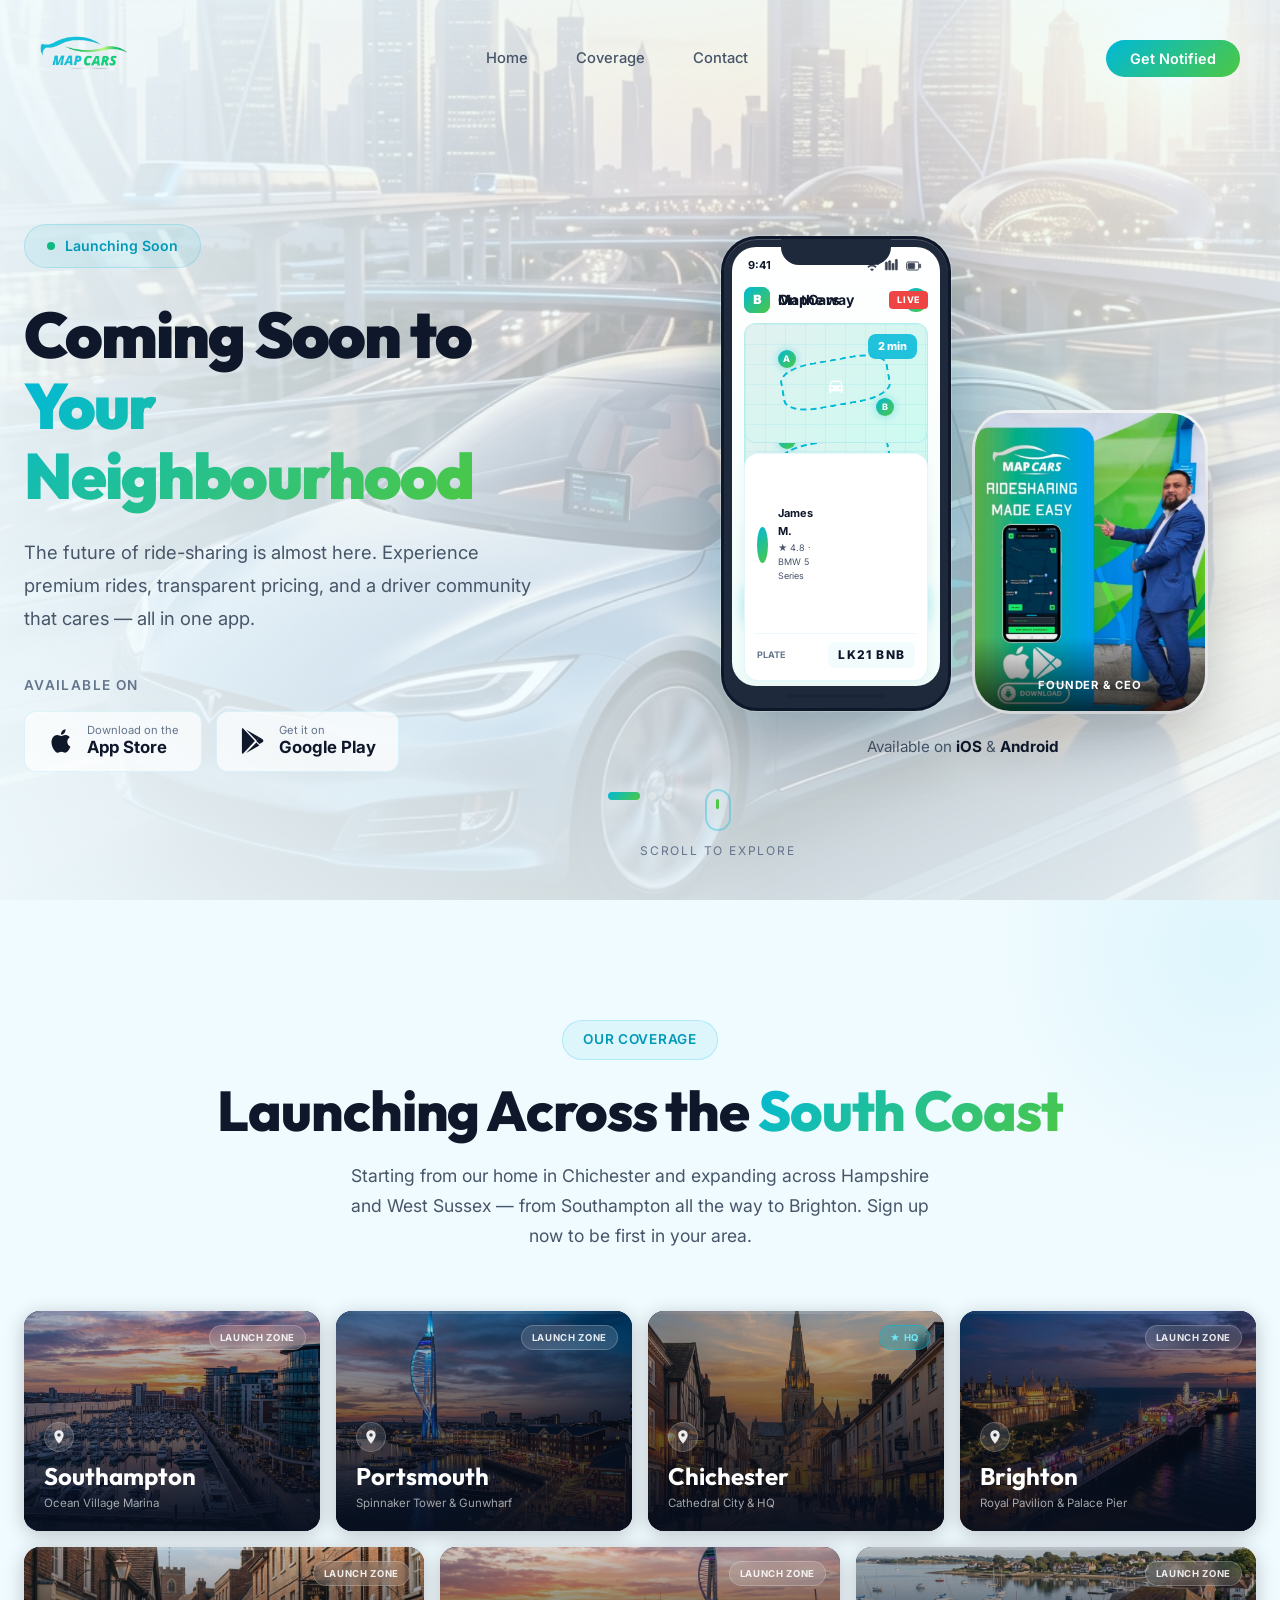
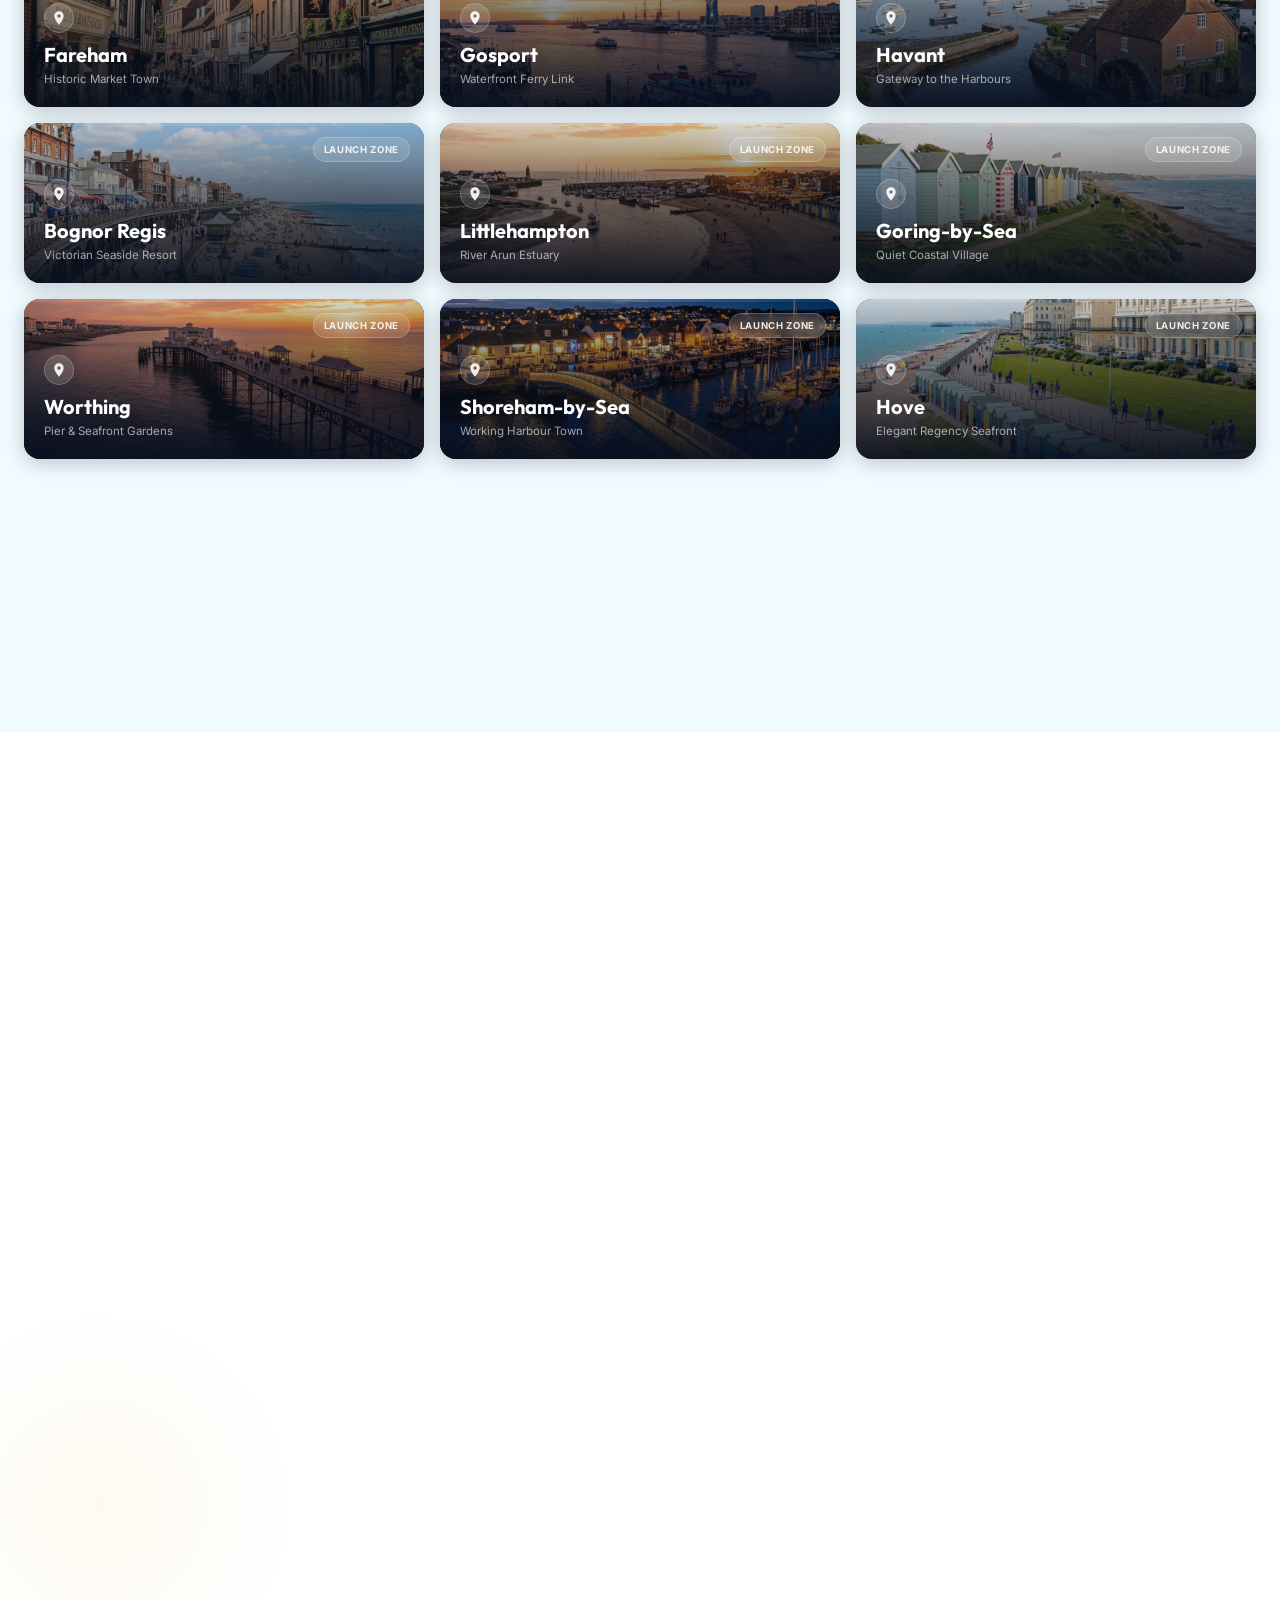
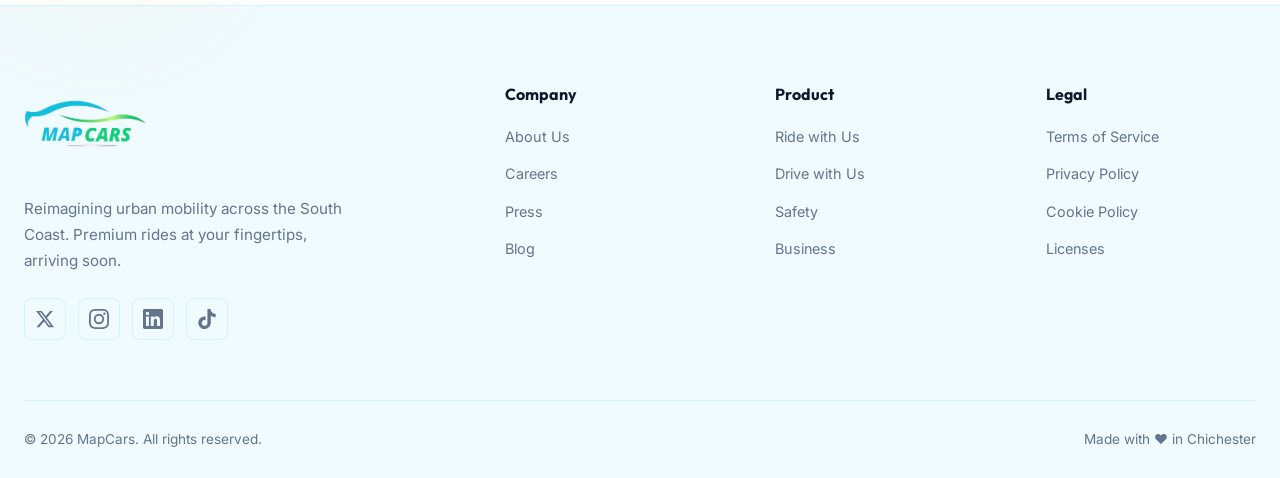
==== commit 2b6ca1d4: "Phone no added" ====
--- a/index.html
+++ b/index.html
@@ -918,6 +918,17 @@
                             </div>
                             <div>
                                 <span class="contact-label">Phone</span>
+                                <a href="tel:01243252255" class="contact-value">01243 252255</a>
+                            </div>
+                        </div>
+                        <div class="contact-item">
+                            <div class="contact-icon">
+                                <svg viewBox="0 0 24 24" fill="none" stroke="currentColor" stroke-width="2" stroke-linecap="round" stroke-linejoin="round" width="24" height="24">
+                                    <path d="M22 16.92v3a2 2 0 0 1-2.18 2 19.79 19.79 0 0 1-8.63-3.07 19.5 19.5 0 0 1-6-6 19.79 19.79 0 0 1-3.07-8.67A2 2 0 0 1 4.11 2h3a2 2 0 0 1 2 1.72 12.84 12.84 0 0 0 .7 2.81 2 2 0 0 1-.45 2.11L8.09 9.91a16 16 0 0 0 6 6l1.27-1.27a2 2 0 0 1 2.11-.45 12.84 12.84 0 0 0 2.81.7A2 2 0 0 1 22 16.92z"></path>
+                                </svg>
+                            </div>
+                            <div>
+                                <span class="contact-label">Mobile</span>
                                 <a href="tel:+44-73-8907-7004" class="contact-value">+44-73-8907-7004</a>
                             </div>
                         </div>
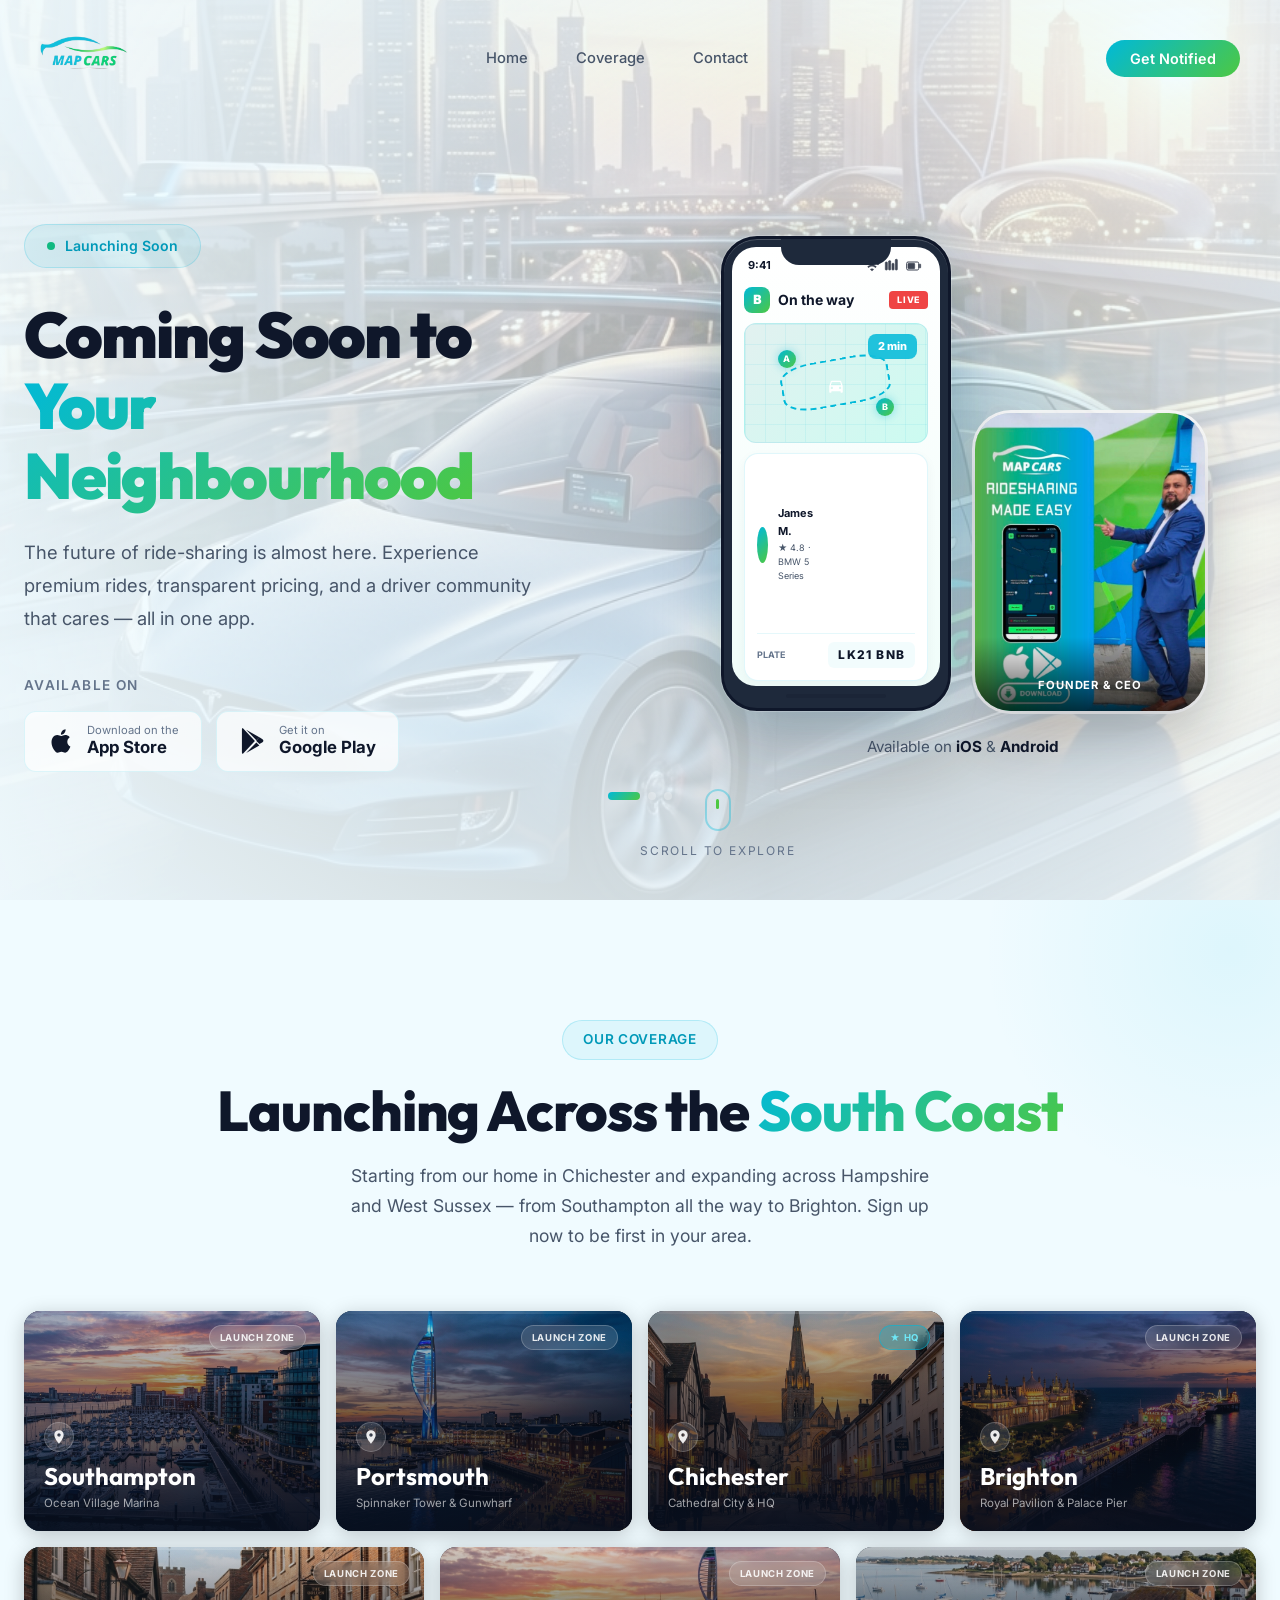
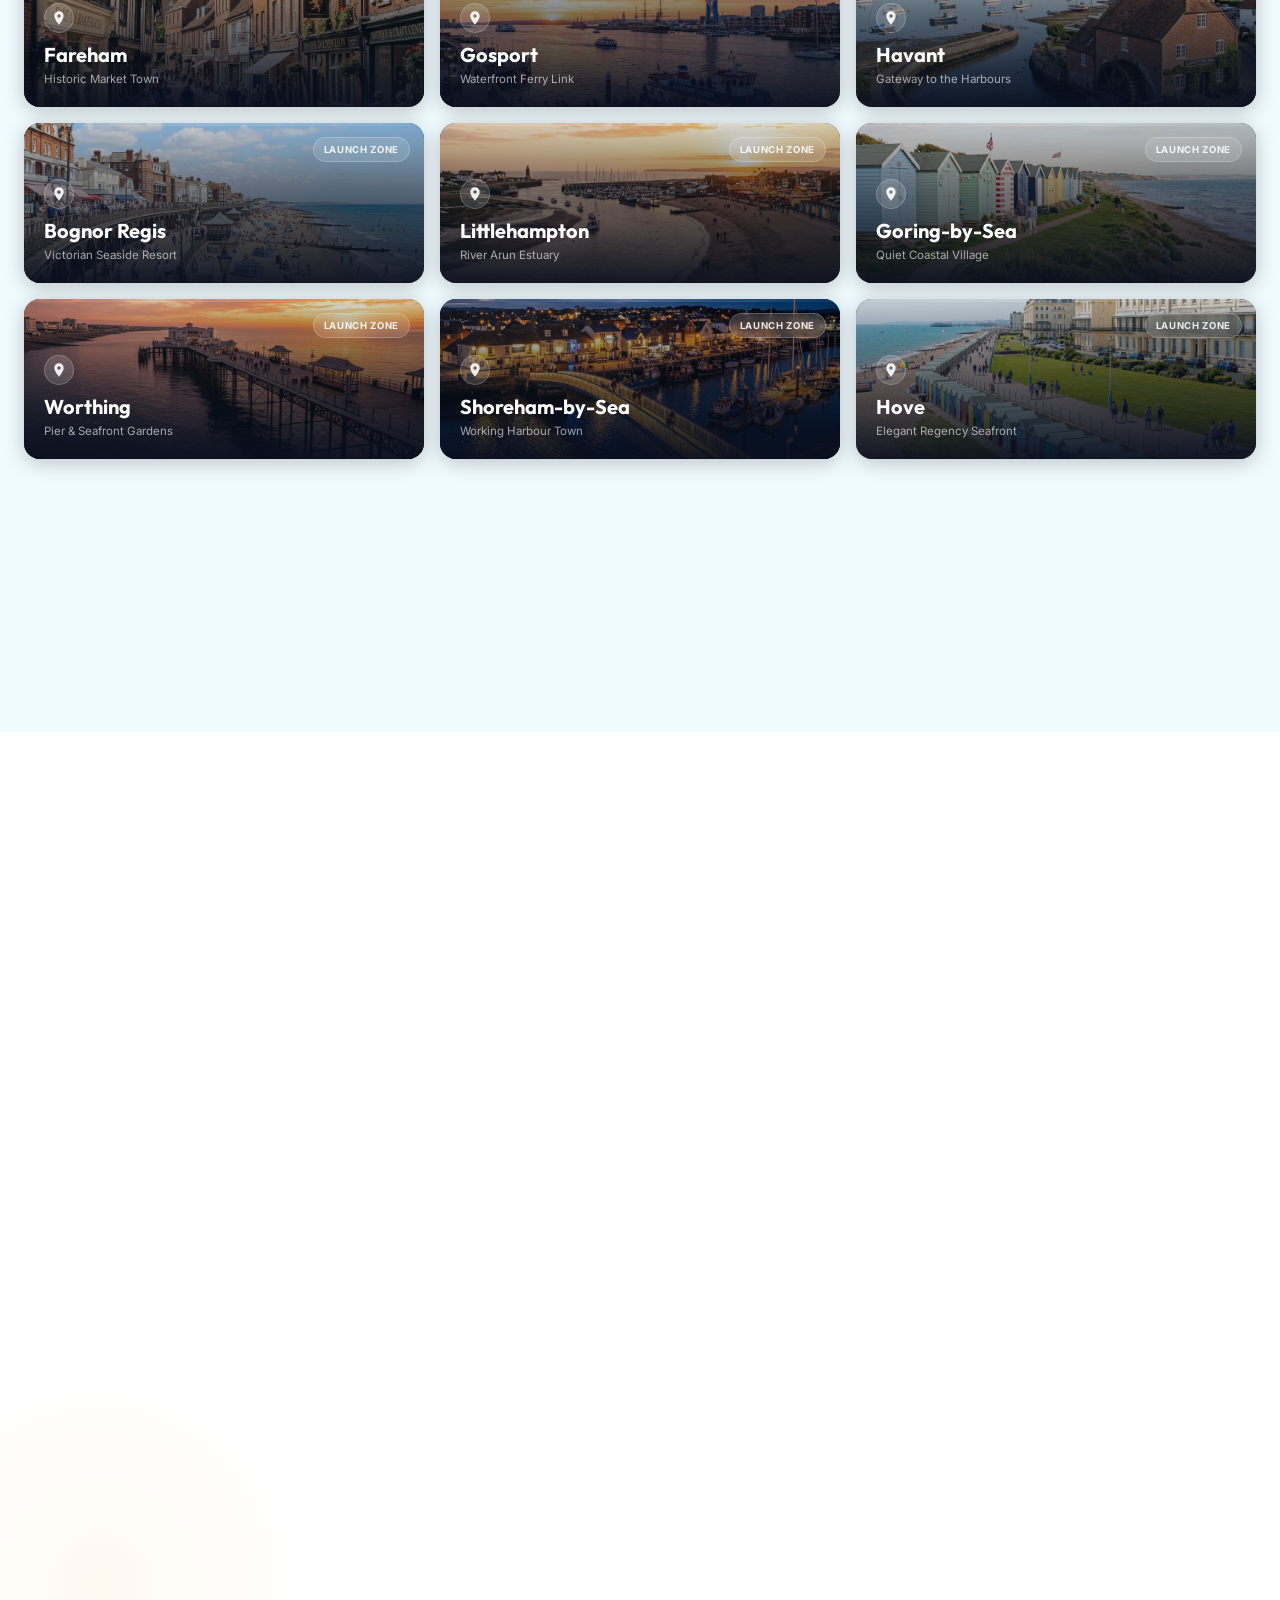
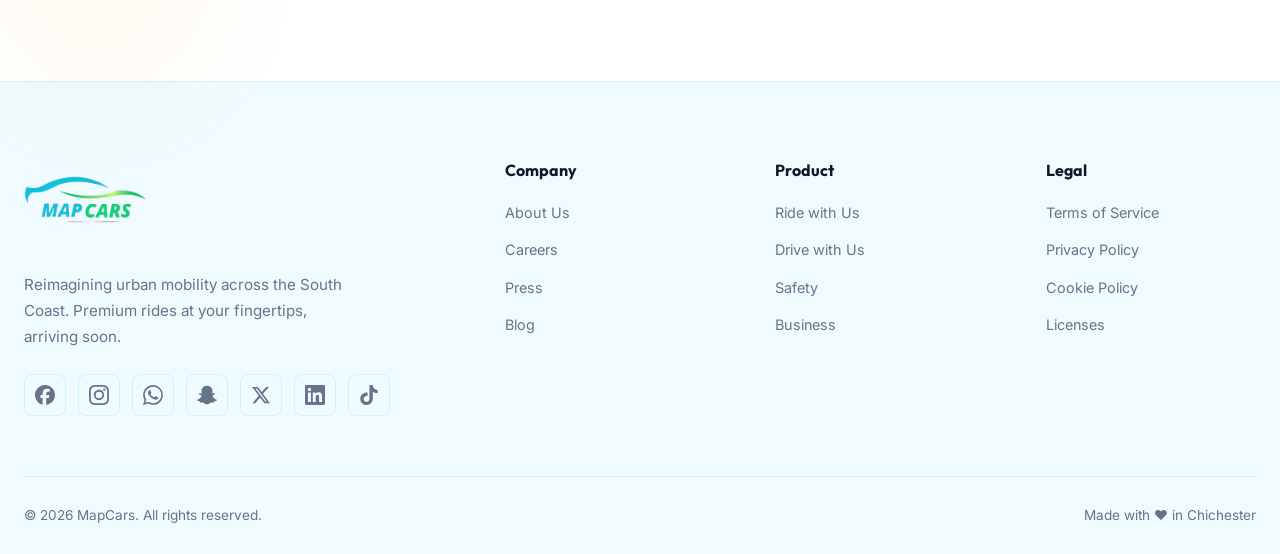
==== commit bda0c1c6: "UI updated" ====
--- a/index.html
+++ b/index.html
@@ -895,7 +895,7 @@
                             </div>
                             <div>
                                 <span class="contact-label">Email Us</span>
-                                <a href="mailto:hello@mapcars.uk" class="contact-value">hello@mapcars.uk</a>
+                                <a href="mailto:maprcarsuk@gmail.com" class="contact-value">maprcarsuk@gmail.com</a>
                             </div>
                         </div>
                         <div class="contact-item">
@@ -930,6 +930,17 @@
                             <div>
                                 <span class="contact-label">Mobile</span>
                                 <a href="tel:+44-73-8907-7004" class="contact-value">+44-73-8907-7004</a>
+                            </div>
+                        </div>
+                        <div class="contact-item">
+                            <div class="contact-icon">
+                                <svg viewBox="0 0 24 24" fill="none" stroke="currentColor" stroke-width="2" stroke-linecap="round" stroke-linejoin="round" width="24" height="24">
+                                    <path d="M17.6 6.32A7.85 7.85 0 0 0 12.05 4a7.94 7.94 0 0 0-6.88 11.87L4 20l4.24-1.11a7.9 7.9 0 0 0 3.8.97h.01a7.94 7.94 0 0 0 5.55-13.54zm-5.55 12.22h-.01a6.6 6.6 0 0 1-3.36-.92l-.24-.14-2.51.66.67-2.45-.16-.25a6.6 6.6 0 1 1 12.24-3.5 6.55 6.55 0 0 1-6.63 6.6zm3.61-4.94c-.2-.1-1.17-.58-1.35-.64-.18-.07-.31-.1-.44.1-.13.2-.5.64-.62.77-.11.13-.23.15-.42.05-.2-.1-.83-.31-1.58-.98-.58-.52-.98-1.16-1.09-1.36-.11-.2-.01-.3.09-.4.09-.1.2-.24.3-.36.1-.12.13-.2.2-.34.06-.13.03-.25-.02-.35-.05-.1-.44-1.06-.6-1.45-.16-.38-.32-.33-.44-.34h-.37c-.13 0-.34.05-.52.25-.18.2-.68.67-.68 1.62 0 .96.7 1.89.79 2.02.1.13 1.37 2.1 3.33 2.94.46.2.83.32 1.11.41.47.15.9.13 1.24.08.38-.06 1.17-.48 1.33-.94.16-.46.16-.86.11-.94-.05-.08-.18-.13-.38-.23z"></path>
+                                </svg>
+                            </div>
+                            <div>
+                                <span class="contact-label">WhatsApp</span>
+                                <a href="https://wa.me/447389077004" target="_blank" rel="noopener noreferrer" class="contact-value">+44 7389 077004</a>
                             </div>
                         </div>
                     </div>
@@ -993,22 +1004,37 @@
                         Premium rides at your fingertips, arriving soon.
                     </p>
                     <div class="footer-socials">
-                        <a href="#" class="social-link" aria-label="Twitter/X">
+                        <a href="#" class="social-link facebook" aria-label="Facebook">
+                            <svg viewBox="0 0 24 24" fill="currentColor" width="20" height="20">
+                                <path d="M9.101 23.691v-7.98H6.627v-3.667h2.474v-1.58c0-4.085 1.848-5.978 5.858-5.978.401 0 .955.042 1.468.103a8.68 8.68 0 0 1 1.141.195v3.325a8.623 8.623 0 0 0-.653-.036 26.805 26.805 0 0 0-.733-.009c-.707 0-1.259.096-1.675.309a1.686 1.686 0 0 0-.679.622c-.258.42-.374.995-.374 1.752v1.297h3.919l-.386 2.103-.287 1.564h-3.246v8.245C19.396 23.238 24 18.179 24 12.044c0-6.627-5.373-12-12-12s-12 5.373-12 12c0 5.628 3.874 10.35 9.101 11.647Z"/>
+                            </svg>
+                        </a>
+                        <a href="#" class="social-link instagram" aria-label="Instagram">
+                            <svg viewBox="0 0 24 24" fill="currentColor" width="20" height="20">
+                                <path d="M7.0301.084c-1.2768.0602-2.1487.264-2.911.5634-.7888.3075-1.4575.72-2.1228 1.3877-.6652.6677-1.075 1.3368-1.3802 2.127-.2954.7638-.4956 1.6365-.552 2.914-.0564 1.2775-.0689 1.6882-.0626 4.947.0062 3.2586.0206 3.6671.0825 4.9473.061 1.2765.264 2.1482.5635 2.9107.308.7889.72 1.4573 1.388 2.1228.6679.6655 1.3365 1.0743 2.1285 1.38.7632.295 1.6361.4961 2.9134.552 1.2773.056 1.6884.069 4.9462.0627 3.2578-.0062 3.668-.0207 4.9478-.0814 1.28-.0607 2.147-.2652 2.9098-.5633.7889-.3086 1.4578-.72 2.1228-1.3881.665-.6682 1.0745-1.3378 1.3795-2.1284.2957-.7632.4966-1.636.552-2.9124.056-1.2809.0692-1.6898.063-4.948-.0063-3.2583-.021-3.6668-.0817-4.9465-.0607-1.2797-.264-2.1487-.5633-2.9117-.3084-.7889-.72-1.4568-1.3876-2.1228C21.2982 1.33 20.628.9208 19.8378.6165 19.074.321 18.2017.1197 16.9244.0645 15.6471.0093 15.236-.005 11.977.0014 8.718.0076 8.31.0215 7.0301.0839m.1402 21.6932c-1.17-.0509-1.8053-.2453-2.2287-.408-.5606-.216-.96-.4771-1.3819-.895-.422-.4178-.6811-.8186-.9-1.378-.1644-.4234-.3624-1.058-.4171-2.228-.0595-1.2645-.072-1.6442-.079-4.848-.007-3.2037.0053-3.583.0607-4.848.05-1.169.2456-1.805.408-2.2282.216-.5613.4762-.96.895-1.3816.4188-.4217.8184-.6814 1.3783-.9003.423-.1651 1.0575-.3614 2.227-.4171 1.2655-.06 1.6447-.072 4.848-.079 3.2033-.007 3.5835.005 4.8495.0608 1.169.0508 1.8053.2445 2.228.408.5608.216.96.4754 1.3816.895.4217.4194.6816.8176.9005 1.3787.1653.4217.3617 1.056.4169 2.2263.0602 1.2655.0739 1.645.0796 4.848.0058 3.203-.0055 3.5834-.061 4.848-.051 1.17-.245 1.8055-.408 2.2294-.216.5604-.4763.96-.8954 1.3814-.419.4215-.8181.6811-1.3783.9-.4224.1649-1.0577.3617-2.2262.4174-1.2656.0595-1.6448.072-4.8493.079-3.2045.007-3.5825-.006-4.848-.0608M16.953 5.5864A1.44 1.44 0 1 0 18.39 4.144a1.44 1.44 0 0 0-1.437 1.4424M5.8385 12.012c.0067 3.4032 2.7706 6.1557 6.173 6.1493 3.4026-.0065 6.157-2.7701 6.1506-6.1733-.0065-3.4032-2.771-6.1565-6.174-6.1498-3.403.0067-6.156 2.771-6.1496 6.1738M8 12.0077a4 4 0 1 1 4.008 3.9921A3.9996 3.9996 0 0 1 8 12.0077"/>
+                            </svg>
+                        </a>
+                        <a href="https://wa.me/447389077004" target="_blank" rel="noopener noreferrer" class="social-link whatsapp" aria-label="WhatsApp">
+                            <svg viewBox="0 0 24 24" fill="currentColor" width="20" height="20">
+                                <path d="M17.472 14.382c-.297-.149-1.758-.867-2.03-.967-.273-.099-.471-.148-.67.15-.197.297-.767.966-.94 1.164-.173.199-.347.223-.644.075-.297-.15-1.255-.463-2.39-1.475-.883-.788-1.48-1.761-1.653-2.059-.173-.297-.018-.458.13-.606.134-.133.298-.347.446-.52.149-.174.198-.298.298-.497.099-.198.05-.371-.025-.52-.075-.149-.669-1.612-.916-2.207-.242-.579-.487-.5-.669-.51-.173-.008-.371-.01-.57-.01-.198 0-.52.074-.792.372-.272.297-1.04 1.016-1.04 2.479 0 1.462 1.065 2.875 1.213 3.074.149.198 2.096 3.2 5.077 4.487.709.306 1.262.489 1.694.625.712.227 1.36.195 1.871.118.571-.085 1.758-.719 2.006-1.413.248-.694.248-1.289.173-1.413-.074-.124-.272-.198-.57-.347m-5.421 7.403h-.004a9.87 9.87 0 01-5.031-1.378l-.361-.214-3.741.982.998-3.648-.235-.374a9.86 9.86 0 01-1.51-5.26c.001-5.45 4.436-9.884 9.888-9.884 2.64 0 5.122 1.03 6.988 2.898a9.825 9.825 0 012.893 6.994c-.003 5.45-4.437 9.884-9.885 9.884m8.413-18.297A11.815 11.815 0 0012.05 0C5.495 0 .16 5.335.157 11.892c0 2.096.547 4.142 1.588 5.945L.057 24l6.305-1.654a11.882 11.882 0 005.683 1.448h.005c6.554 0 11.89-5.335 11.893-11.893a11.821 11.821 0 00-3.48-8.413Z"/>
+                            </svg>
+                        </a>
+                        <a href="#" class="social-link snapchat" aria-label="Snapchat">
+                            <svg viewBox="0 0 24 24" fill="currentColor" width="20" height="20">
+                                <path d="M12.206.793c.99 0 4.347.276 5.93 3.821.529 1.193.403 3.219.299 4.847l-.003.06c-.012.18-.022.345-.03.51.075.045.203.09.401.09.3-.016.659-.12 1.033-.301.165-.088.344-.104.464-.104.182 0 .359.029.509.09.45.149.734.479.734.838.015.449-.39.839-1.213 1.168-.089.029-.209.075-.344.119-.45.135-1.139.36-1.333.81-.09.224-.061.524.12.868l.015.015c.06.136 1.526 3.475 4.791 4.014.255.044.435.27.42.509 0 .075-.015.149-.045.225-.24.569-1.273.988-3.146 1.271-.059.091-.12.375-.164.57-.029.179-.074.36-.134.553-.076.271-.27.405-.555.405h-.03c-.135 0-.313-.031-.538-.074-.36-.075-.765-.135-1.273-.135-.3 0-.599.015-.913.074-.6.104-1.123.464-1.723.884-.853.599-1.826 1.288-3.294 1.288-.06 0-.119-.015-.18-.015h-.149c-1.468 0-2.427-.675-3.279-1.288-.599-.42-1.107-.779-1.707-.884-.314-.045-.629-.074-.928-.074-.54 0-.958.089-1.272.149-.211.043-.391.074-.54.074-.374 0-.523-.224-.583-.42-.061-.192-.09-.389-.135-.567-.046-.181-.105-.494-.166-.57-1.918-.222-2.95-.642-3.189-1.226-.031-.063-.052-.15-.055-.225-.015-.243.165-.465.42-.509 3.264-.54 4.73-3.879 4.791-4.02l.016-.029c.18-.345.224-.645.119-.869-.195-.434-.884-.658-1.332-.809-.121-.029-.24-.074-.346-.119-1.107-.435-1.257-.93-1.197-1.273.09-.479.674-.793 1.168-.793.146 0 .27.029.383.074.42.194.789.3 1.104.3.234 0 .384-.06.465-.105l-.046-.569c-.098-1.626-.225-3.651.307-4.837C7.392 1.077 10.739.807 11.727.807l.419-.015h.06z"/>
+                            </svg>
+                        </a>
+                        <a href="#" class="social-link twitter" aria-label="Twitter/X">
                             <svg viewBox="0 0 24 24" fill="currentColor" width="20" height="20">
                                 <path d="M18.244 2.25h3.308l-7.227 8.26 8.502 11.24H16.17l-5.214-6.817L4.99 21.75H1.68l7.73-8.835L1.254 2.25H8.08l4.713 6.231zm-1.161 17.52h1.833L7.084 4.126H5.117z"/>
                             </svg>
                         </a>
-                        <a href="#" class="social-link" aria-label="Instagram">
-                            <svg viewBox="0 0 24 24" fill="currentColor" width="20" height="20">
-                                <path d="M12 2.163c3.204 0 3.584.012 4.85.07 3.252.148 4.771 1.691 4.919 4.919.058 1.265.069 1.645.069 4.849 0 3.205-.012 3.584-.069 4.849-.149 3.225-1.664 4.771-4.919 4.919-1.266.058-1.644.07-4.85.07-3.204 0-3.584-.012-4.849-.07-3.26-.149-4.771-1.699-4.919-4.92-.058-1.265-.07-1.644-.07-4.849 0-3.204.013-3.583.07-4.849.149-3.227 1.664-4.771 4.919-4.919 1.266-.057 1.645-.069 4.849-.069zM12 0C8.741 0 8.333.014 7.053.072 2.695.272.273 2.69.073 7.052.014 8.333 0 8.741 0 12c0 3.259.014 3.668.072 4.948.2 4.358 2.618 6.78 6.98 6.98C8.333 23.986 8.741 24 12 24c3.259 0 3.668-.014 4.948-.072 4.354-.2 6.782-2.618 6.979-6.98.059-1.28.073-1.689.073-4.948 0-3.259-.014-3.667-.072-4.947-.196-4.354-2.617-6.78-6.979-6.98C15.668.014 15.259 0 12 0zm0 5.838a6.162 6.162 0 100 12.324 6.162 6.162 0 000-12.324zM12 16a4 4 0 110-8 4 4 0 010 8zm6.406-11.845a1.44 1.44 0 100 2.881 1.44 1.44 0 000-2.881z"/>
-                            </svg>
-                        </a>
-                        <a href="#" class="social-link" aria-label="LinkedIn">
+                        <a href="#" class="social-link linkedin" aria-label="LinkedIn">
                             <svg viewBox="0 0 24 24" fill="currentColor" width="20" height="20">
                                 <path d="M20.447 20.452h-3.554v-5.569c0-1.328-.027-3.037-1.852-3.037-1.853 0-2.136 1.445-2.136 2.939v5.667H9.351V9h3.414v1.561h.046c.477-.9 1.637-1.85 3.37-1.85 3.601 0 4.267 2.37 4.267 5.455v6.286zM5.337 7.433c-1.144 0-2.063-.926-2.063-2.065 0-1.138.92-2.063 2.063-2.063 1.14 0 2.064.925 2.064 2.063 0 1.139-.925 2.065-2.064 2.065zm1.782 13.019H3.555V9h3.564v11.452zM22.225 0H1.771C.792 0 0 .774 0 1.729v20.542C0 23.227.792 24 1.771 24h20.451C23.2 24 24 23.227 24 22.271V1.729C24 .774 23.2 0 22.222 0h.003z"/>
                             </svg>
                         </a>
-                        <a href="#" class="social-link" aria-label="TikTok">
+                        <a href="#" class="social-link tiktok" aria-label="TikTok">
                             <svg viewBox="0 0 24 24" fill="currentColor" width="20" height="20">
                                 <path d="M12.525.02c1.31-.02 2.61-.01 3.91-.02.08 1.53.63 3.09 1.75 4.17 1.12 1.11 2.7 1.62 4.24 1.79v4.03c-1.44-.05-2.89-.35-4.2-.97-.57-.26-1.1-.59-1.62-.93-.01 2.92.01 5.84-.02 8.75-.08 1.4-.54 2.79-1.35 3.94-1.31 1.92-3.58 3.17-5.91 3.21-1.43.08-2.86-.31-4.08-1.03-2.02-1.19-3.44-3.37-3.65-5.71-.02-.5-.03-1-.01-1.49.18-1.9 1.12-3.72 2.58-4.96 1.66-1.44 3.98-2.13 6.15-1.72.02 1.48-.04 2.96-.04 4.44-.99-.32-2.15-.23-3.02.37-.63.41-1.11 1.04-1.36 1.75-.21.51-.15 1.07-.14 1.61.24 1.64 1.82 3.02 3.5 2.87 1.12-.01 2.19-.66 2.77-1.61.19-.33.4-.67.41-1.06.1-1.79.06-3.57.07-5.36.01-4.03-.01-8.05.02-12.07z"/>
                             </svg>
--- a/styles.css
+++ b/styles.css
@@ -2208,6 +2208,36 @@
     transform: translateY(-3px);
 }
 
+.social-link.facebook:hover {
+    color: #1877F2;
+    background: rgba(24, 119, 242, 0.12);
+    border-color: rgba(24, 119, 242, 0.3);
+}
+
+.social-link.instagram:hover {
+    color: #d6249f;
+    background: rgba(214, 36, 159, 0.12);
+    border-color: rgba(214, 36, 159, 0.3);
+}
+
+.social-link.whatsapp:hover {
+    color: #25D366;
+    background: rgba(37, 211, 102, 0.12);
+    border-color: rgba(37, 211, 102, 0.3);
+}
+
+.social-link.snapchat:hover {
+    color: #FFFC00;
+    background: rgba(255, 252, 0, 0.12);
+    border-color: rgba(255, 252, 0, 0.3);
+}
+
+.social-link.linkedin:hover {
+    color: #0A66C2;
+    background: rgba(10, 102, 194, 0.12);
+    border-color: rgba(10, 102, 194, 0.3);
+}
+
 .footer-heading {
     font-family: 'Outfit', sans-serif;
     font-size: 1rem;
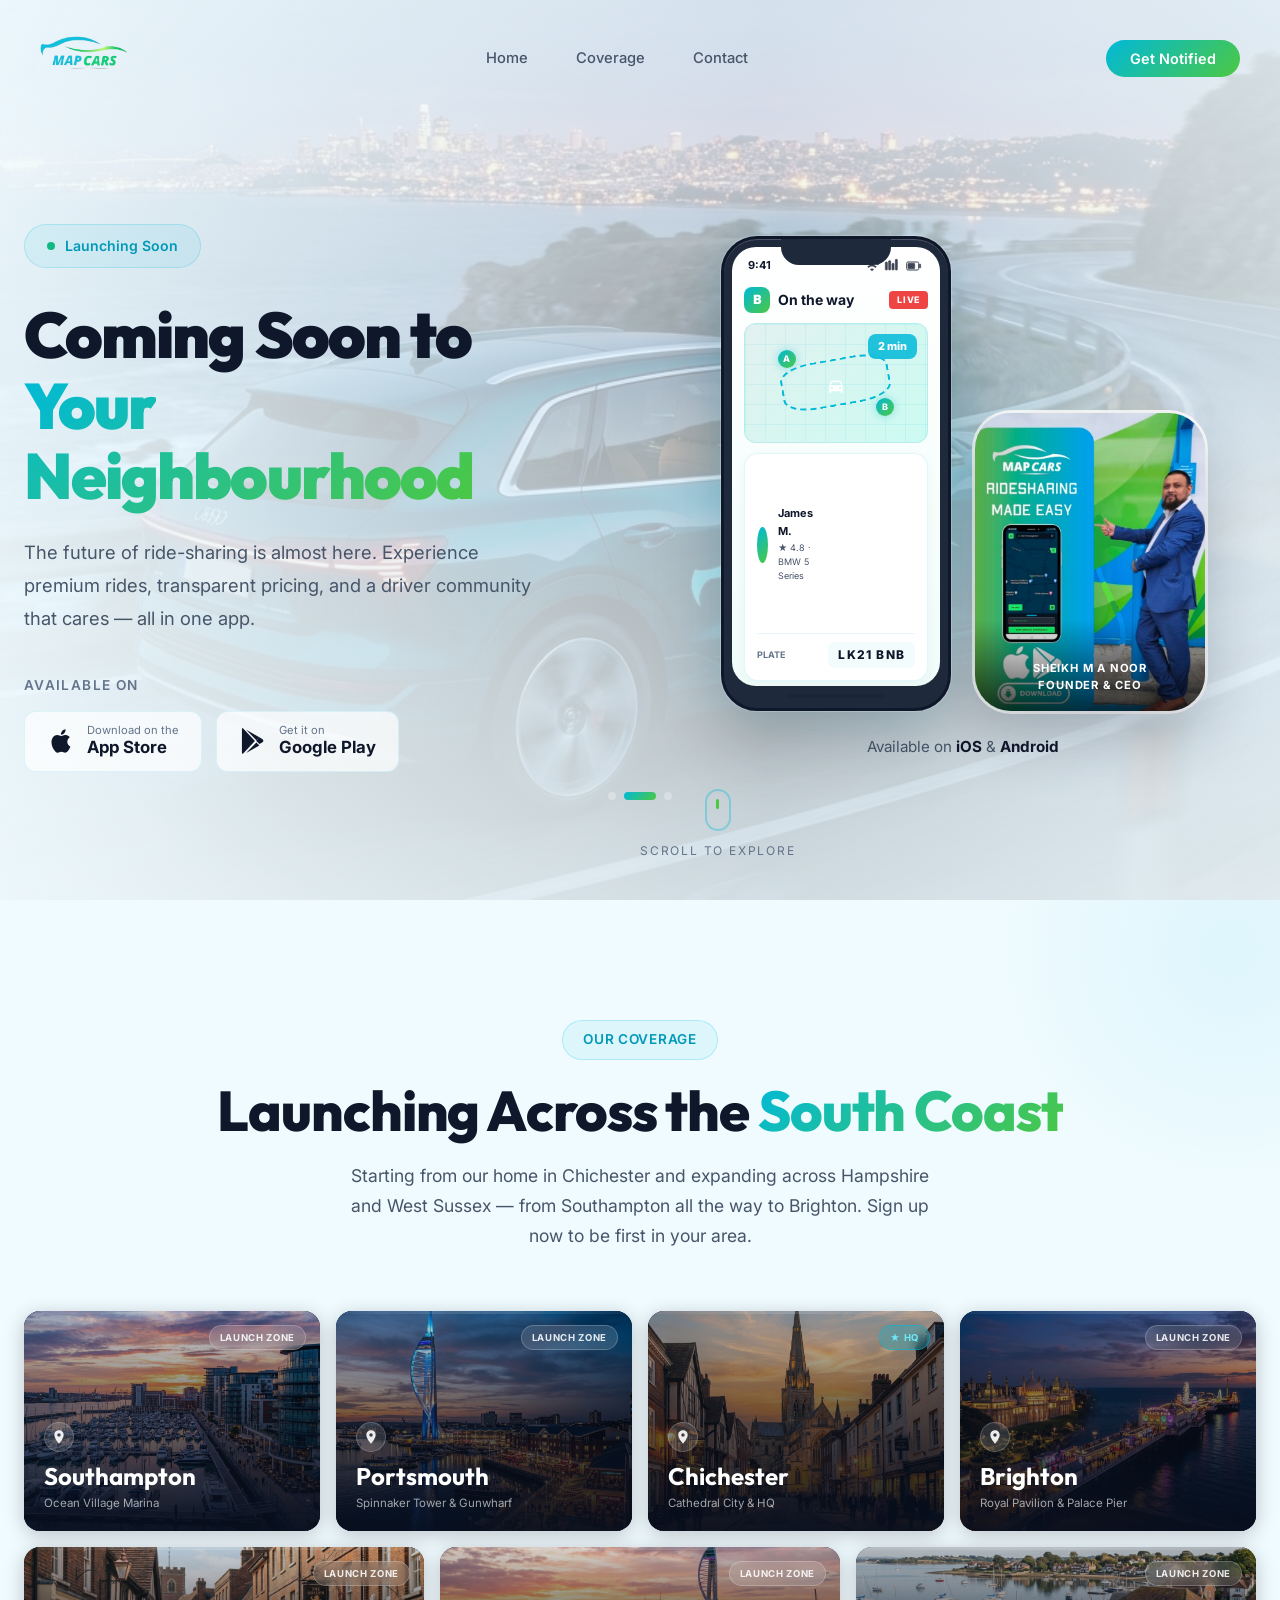
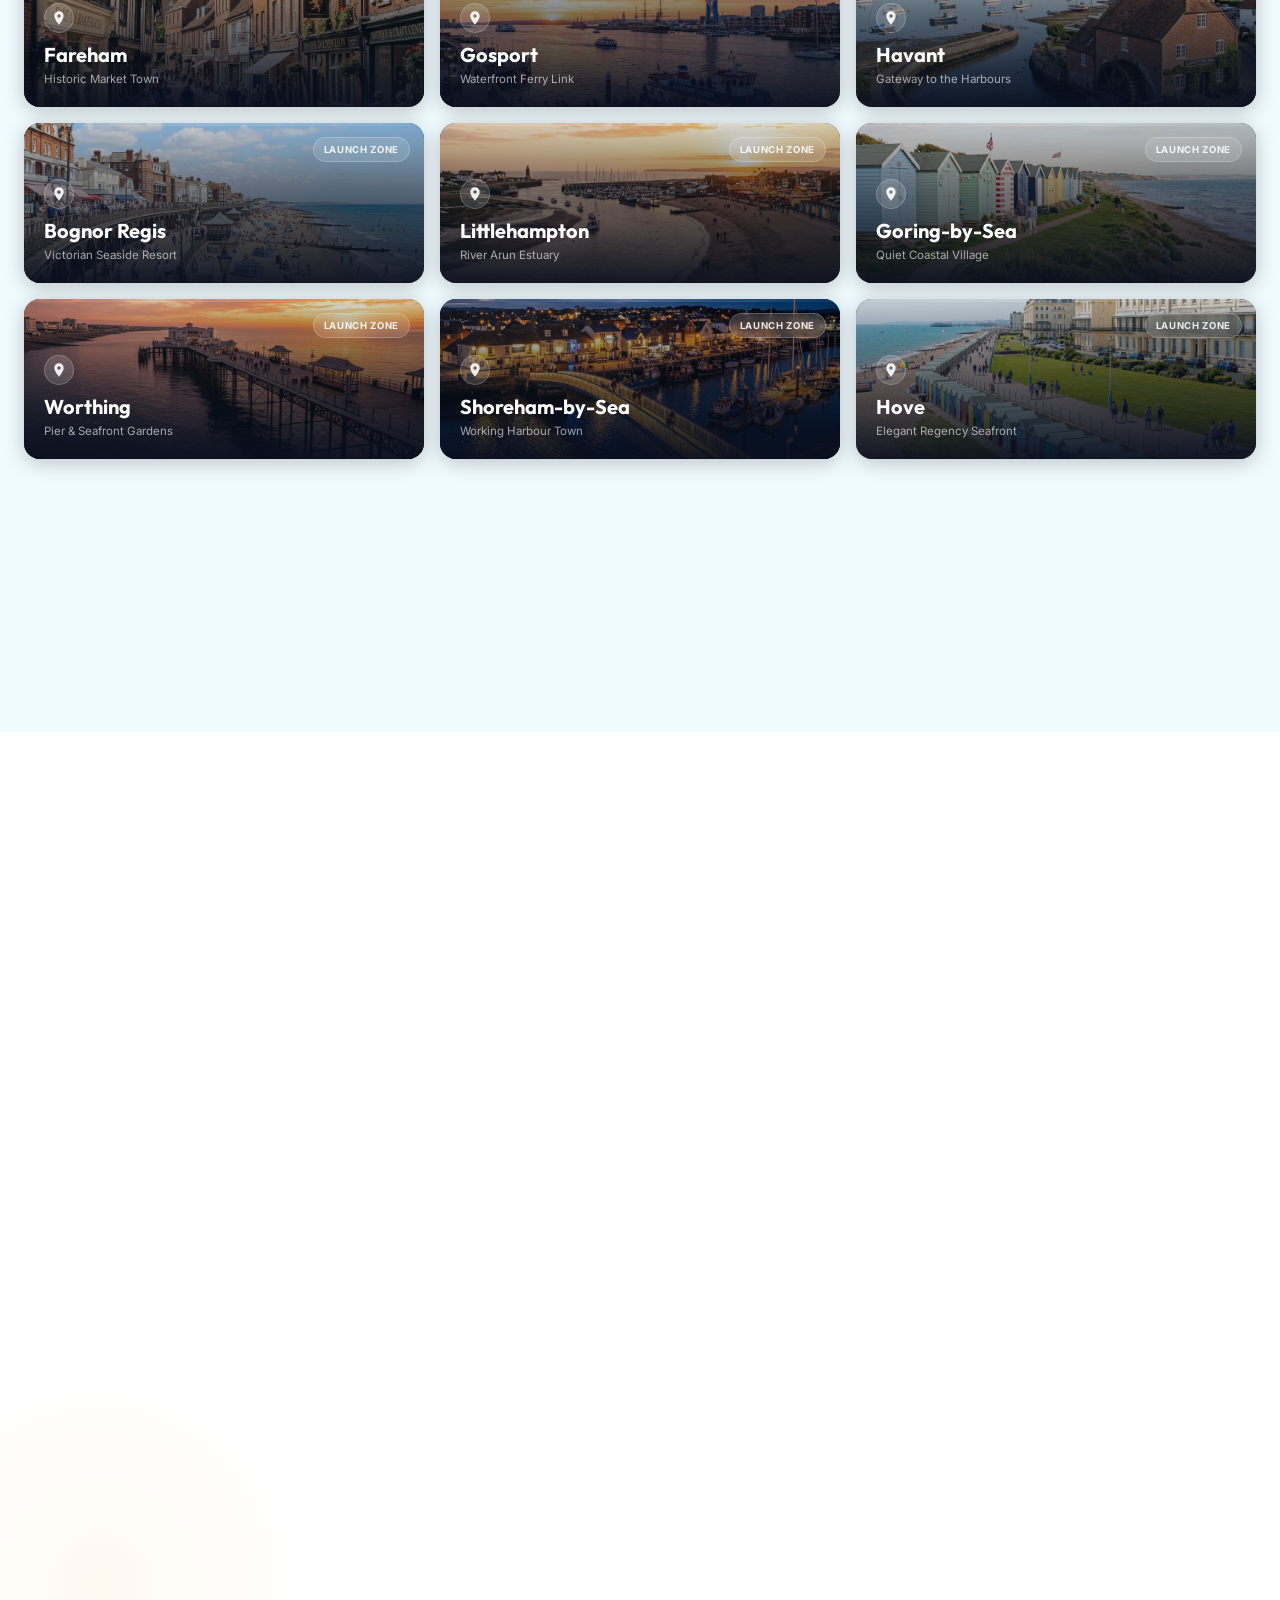
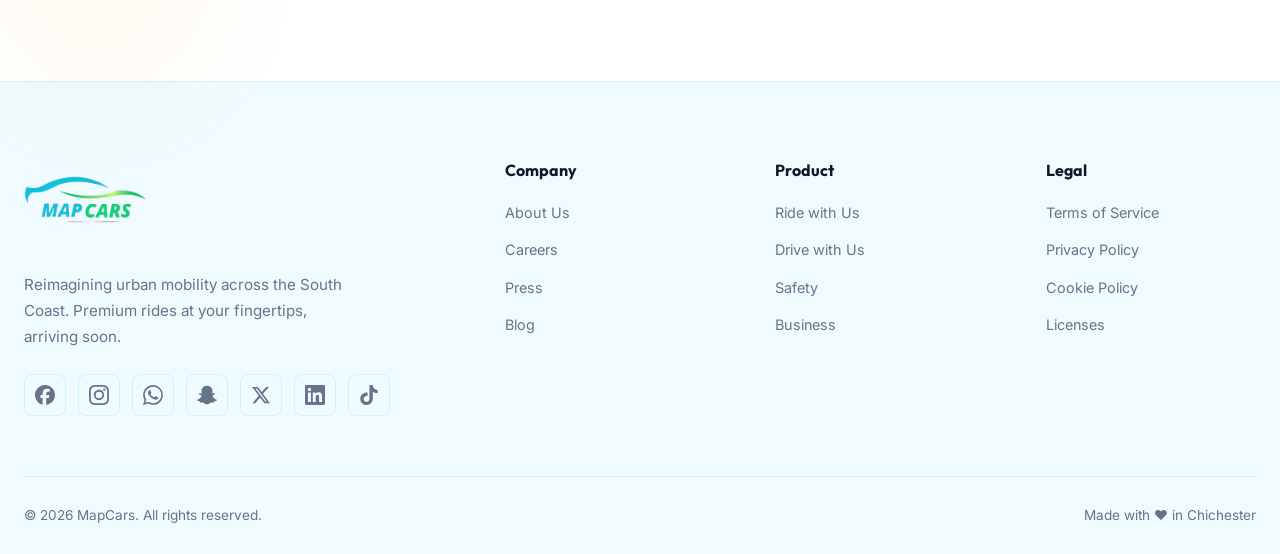
==== commit 2d26ffa1: "privacy html added" ====
--- a/index.html
+++ b/index.html
@@ -99,7 +99,7 @@
                     <div class="phone-glow"></div>
                     <div class="hero-client-float">
                         <img src="assets/images/client_img1.jpeg" alt="MapCars Founder" class="hero-client-img">
-                        <div class="hero-client-label">Founder &amp; CEO</div>
+                        <div class="hero-client-label">Sheikh M A Noor<br>Founder &amp; CEO</div>
                     </div>
                     <div class="css-phones">
 
@@ -1066,7 +1066,7 @@
                     <h4 class="footer-heading">Legal</h4>
                     <ul class="footer-links">
                         <li><a href="#">Terms of Service</a></li>
-                        <li><a href="#">Privacy Policy</a></li>
+                        <li><a href="privacy.html">Privacy Policy</a></li>
                         <li><a href="#">Cookie Policy</a></li>
                         <li><a href="#">Licenses</a></li>
                     </ul>
--- a/styles.css
+++ b/styles.css
@@ -2525,20 +2525,26 @@
         padding-top: 80px;
     }
 
-    /* Mobile: stack image above phone */
+    /* Mobile: stack image above phone with a clean gap */
     .phone-mockup-wrapper {
         flex-direction: column;
         align-items: center;
         max-width: 260px;
-        gap: 0;
+        gap: 20px;
     }
 
     .hero-client-float {
         width: 230px;
         border-radius: 20px;
         order: 0;
-        margin-bottom: -24px;
+        margin-bottom: 0;
         z-index: 3;
+    }
+
+    /* Static phones on mobile: the float animation would ride up into the
+       CEO card and it overrides the scale() shrink at ≤480px */
+    .css-phones {
+        animation: none;
     }
 
     .features-grid {
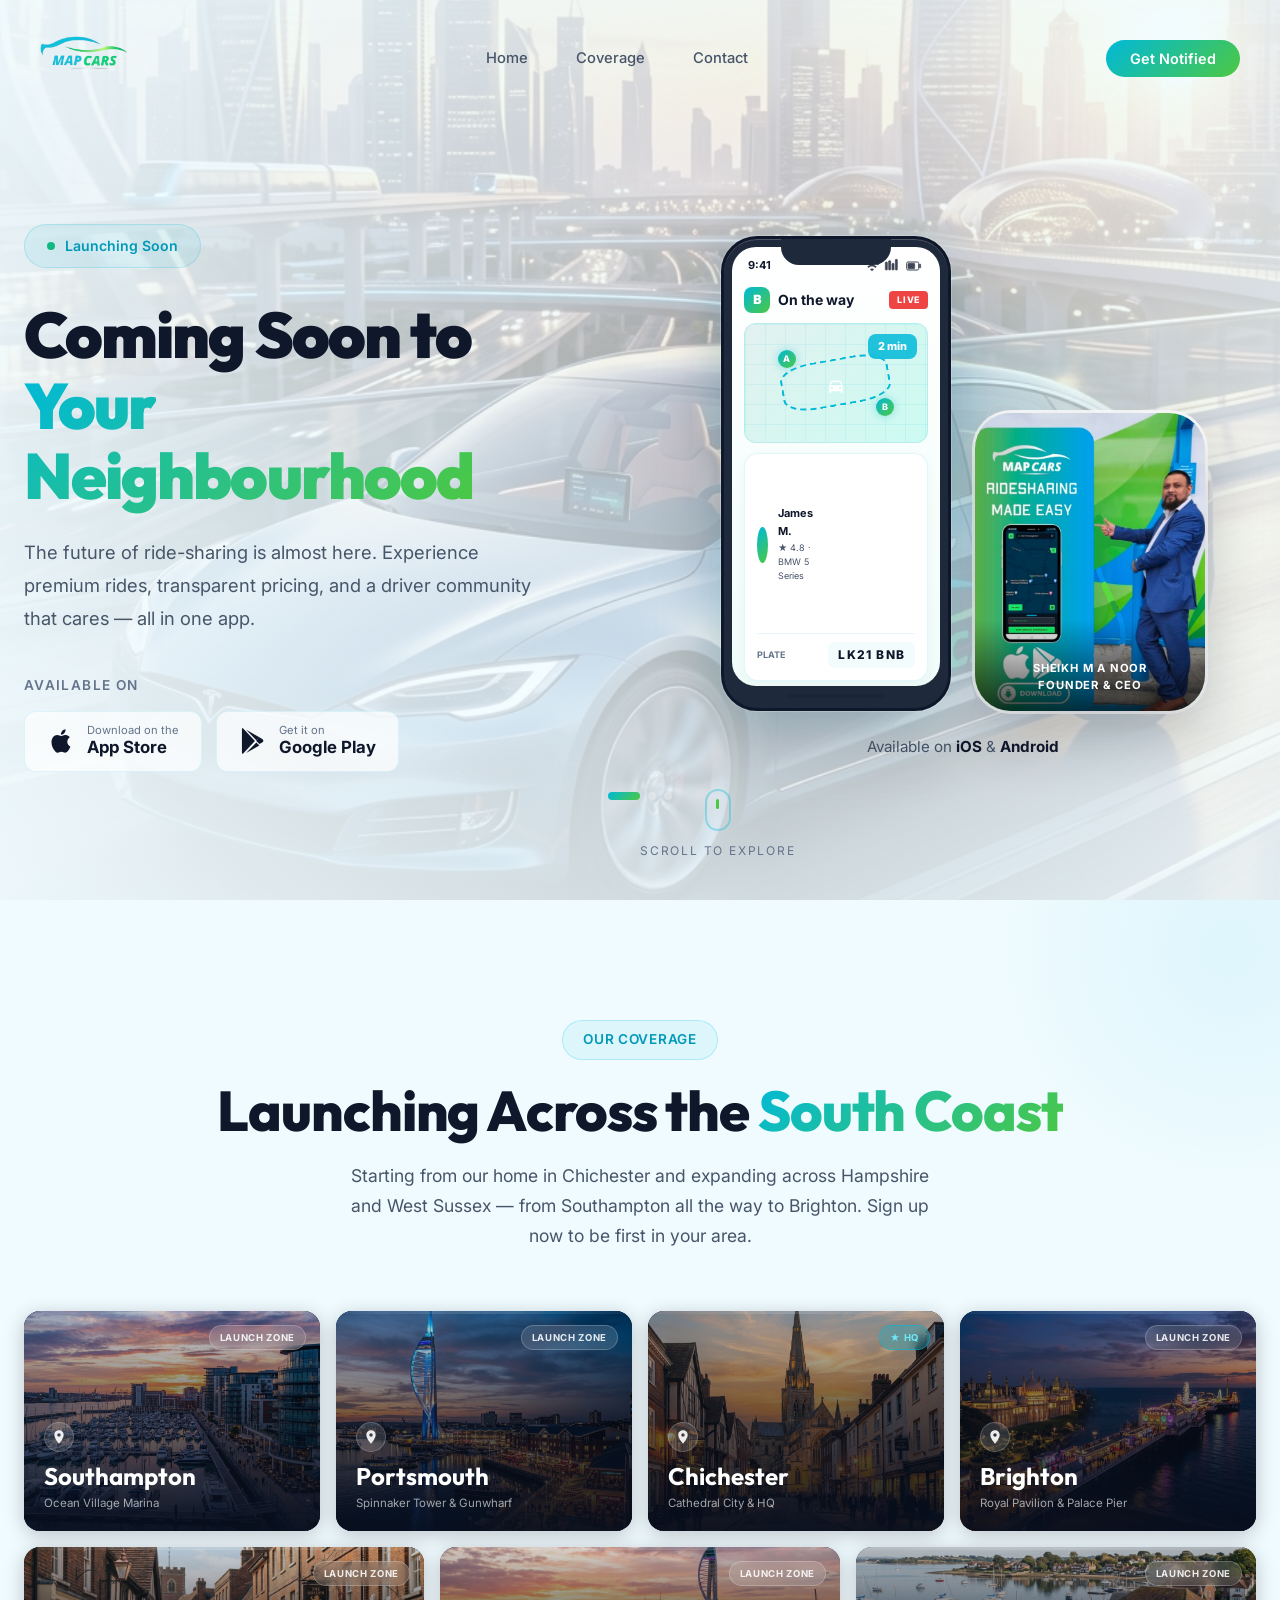
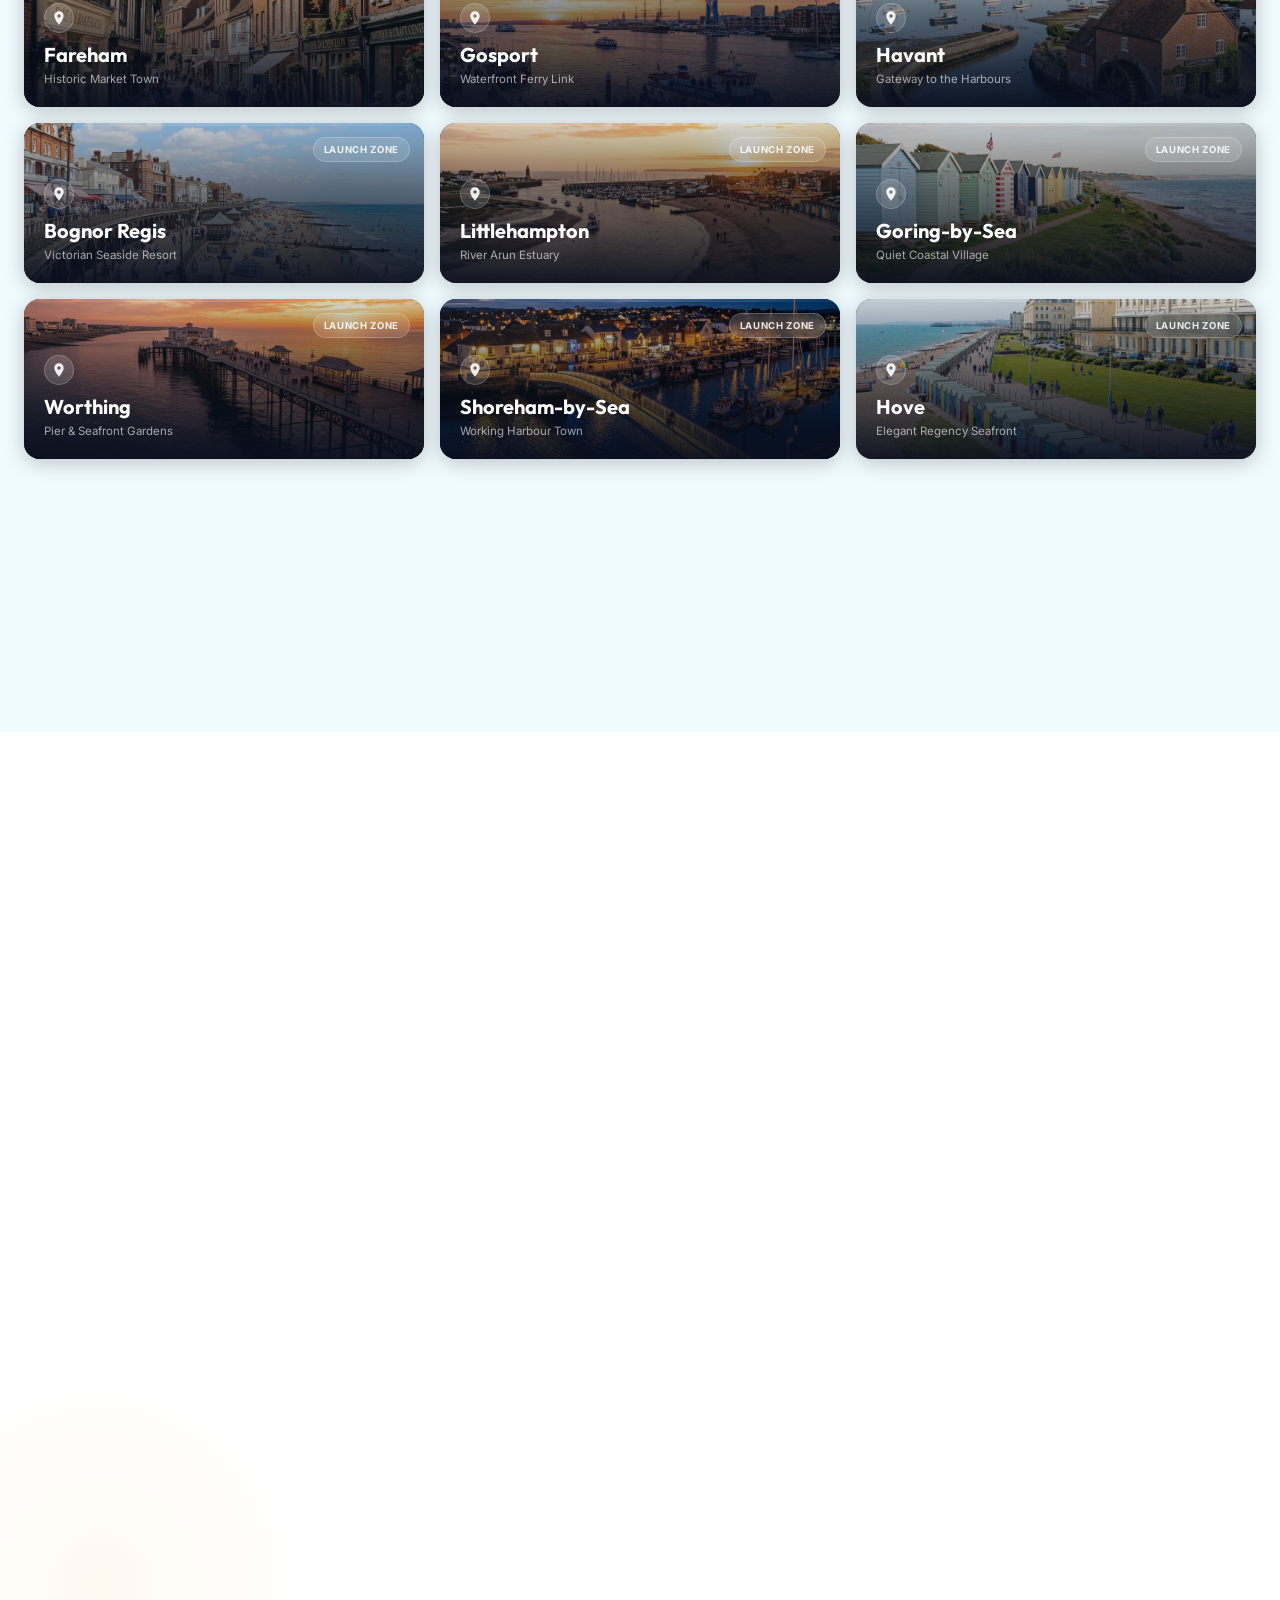
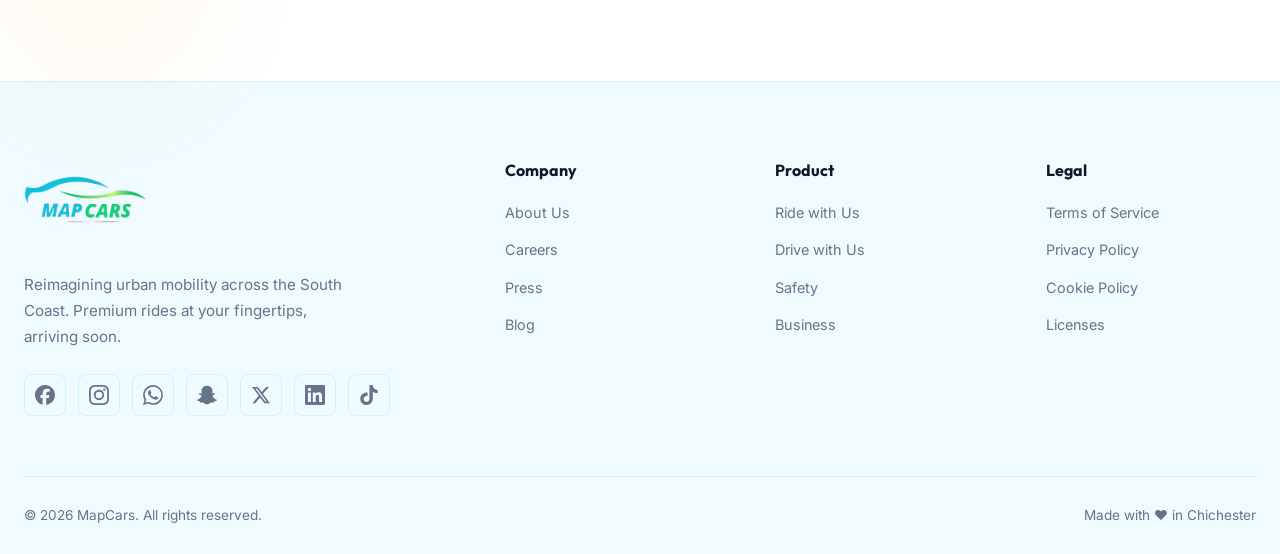
==== commit bf04ae1a: "privacy updated" ====
--- a/index.html
+++ b/index.html
@@ -3,6 +3,8 @@
 <head>
     <meta charset="UTF-8">
     <meta name="viewport" content="width=device-width, initial-scale=1.0">
+    <link rel="icon" type="image/png" href="assets/images/mapcars_logo1.png">
+    <link rel="apple-touch-icon" href="assets/images/mapcars_logo1.png">
     <title>MapCars &mdash; Ride Sharing, Reimagined | Coming Soon</title>
     <meta name="description" content="MapCars is the next-generation ride-sharing app coming soon to Southampton, Portsmouth, Chichester, Brighton and the South Coast. Safe, affordable, and available on iOS and Android.">
     <meta name="keywords" content="MapCars, ride sharing, taxi, Southampton, Portsmouth, Chichester, Brighton, Worthing, Havant, Fareham, South Coast, ride hailing, cab booking, transport">
